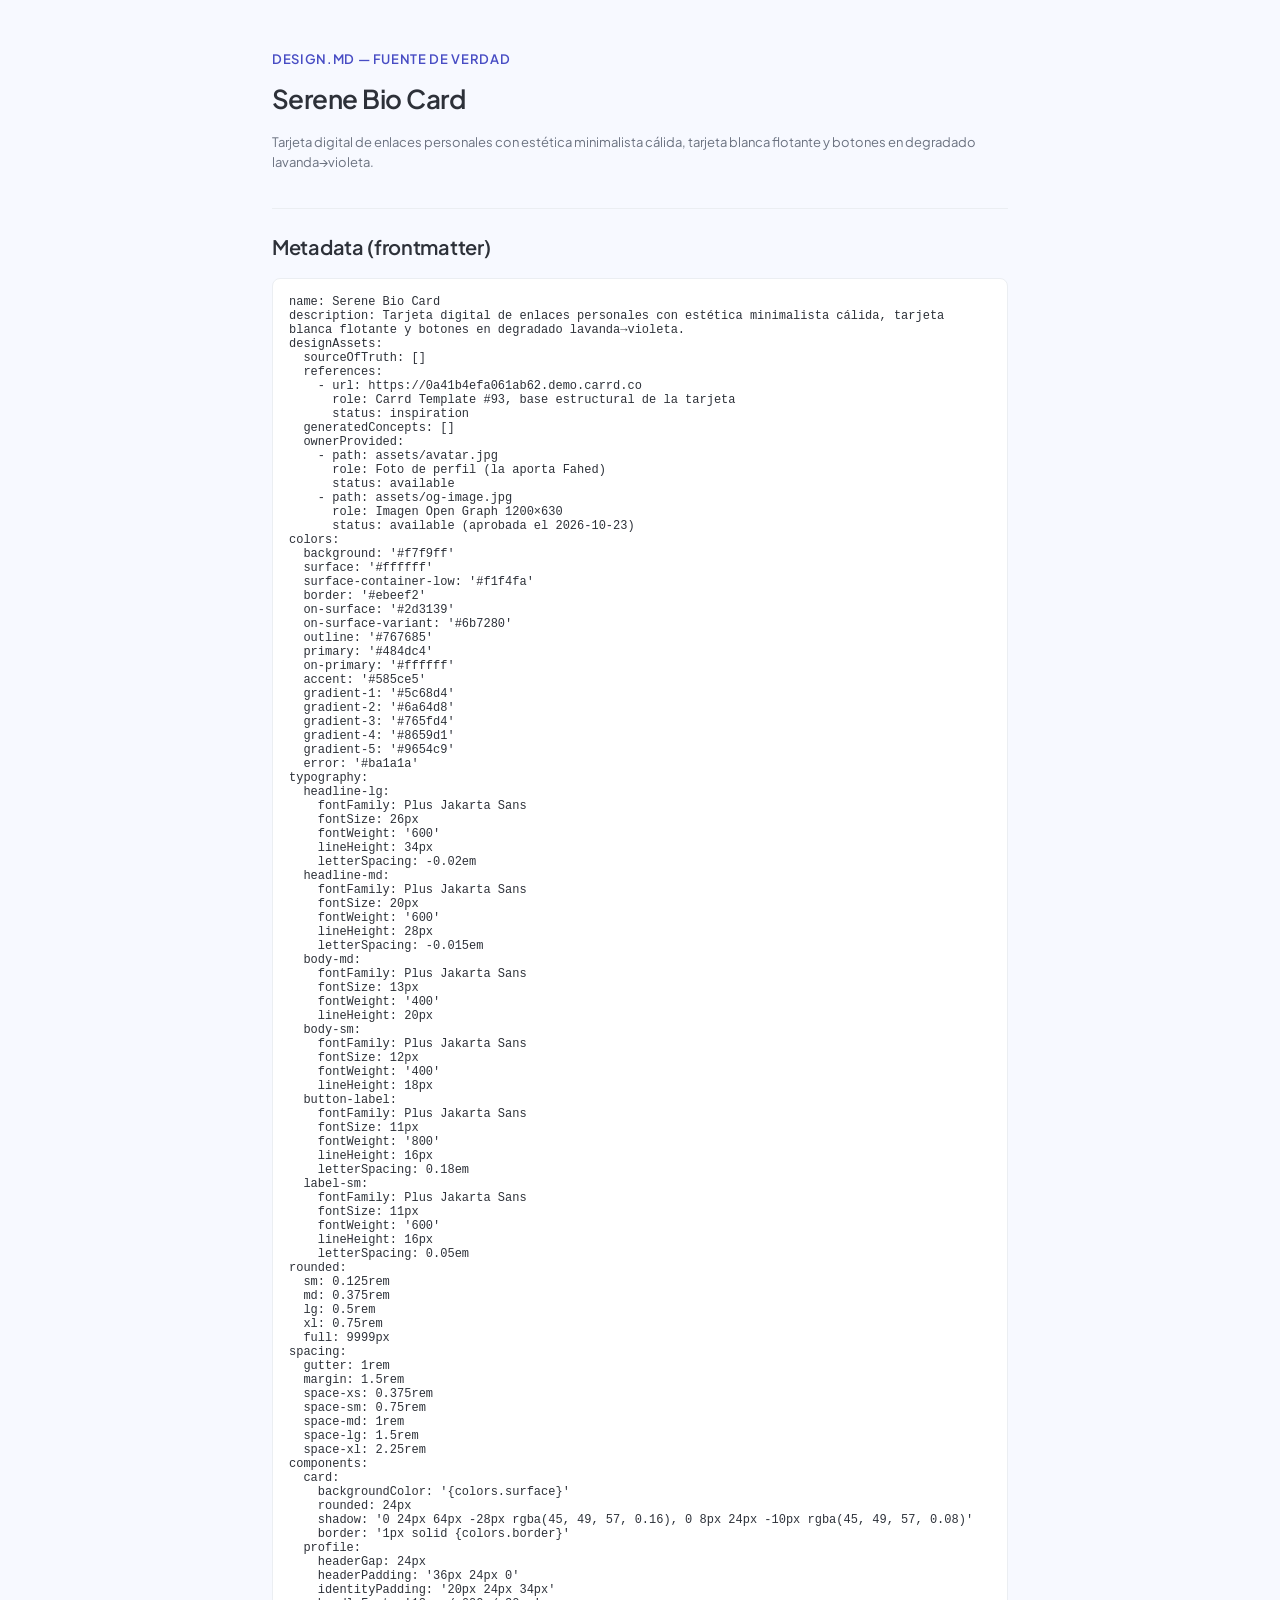
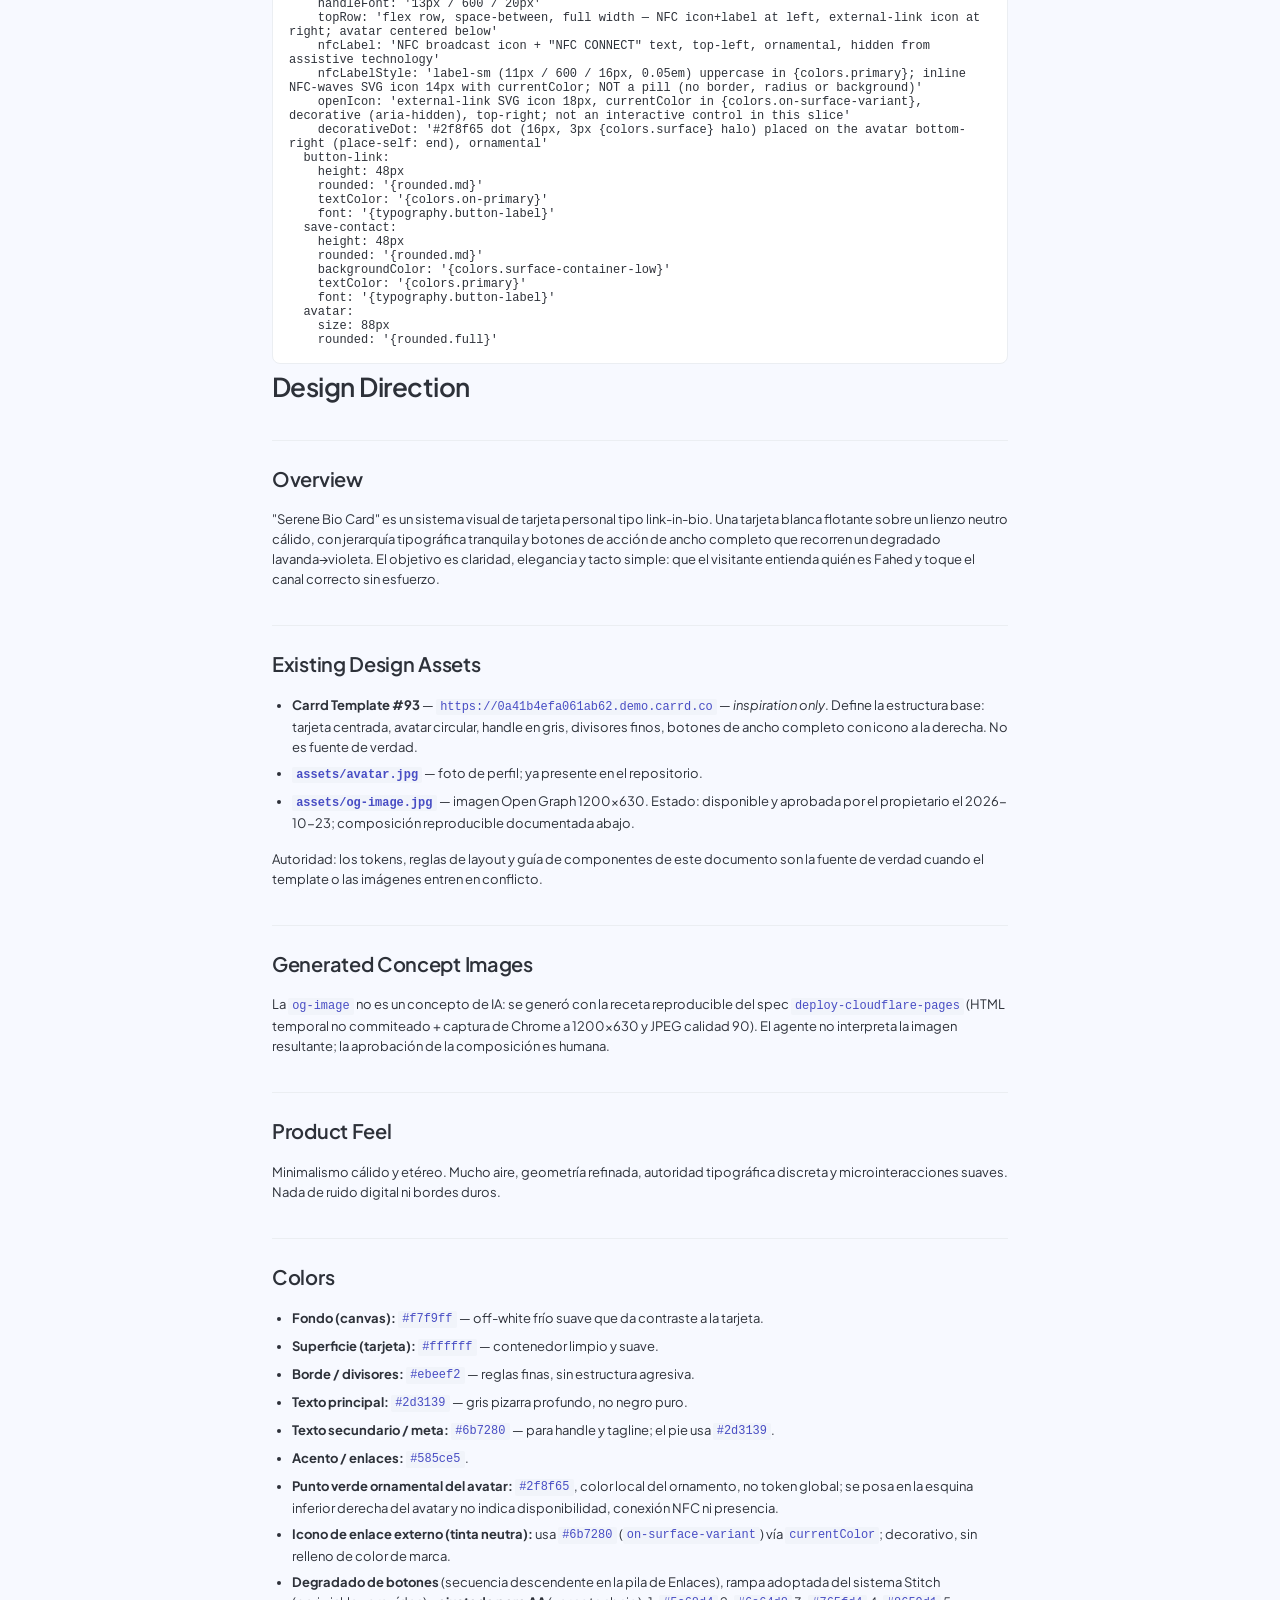
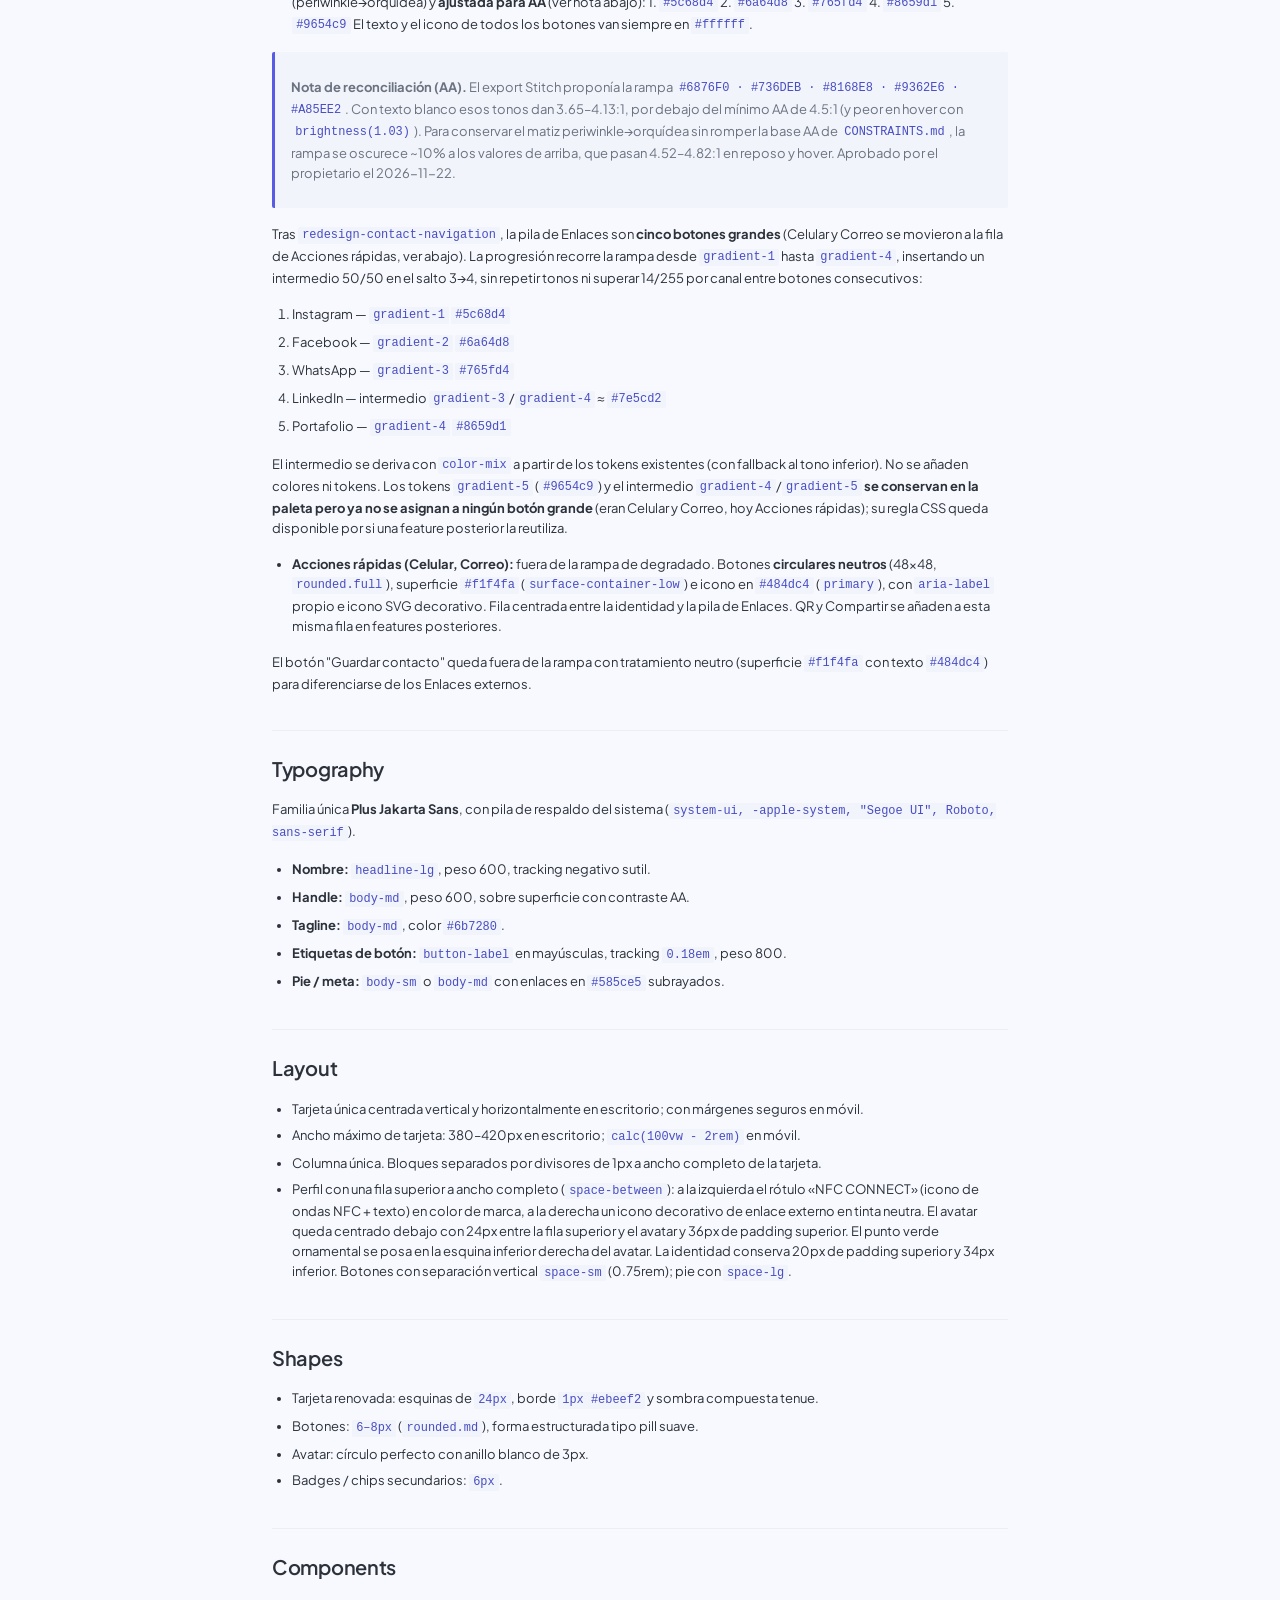
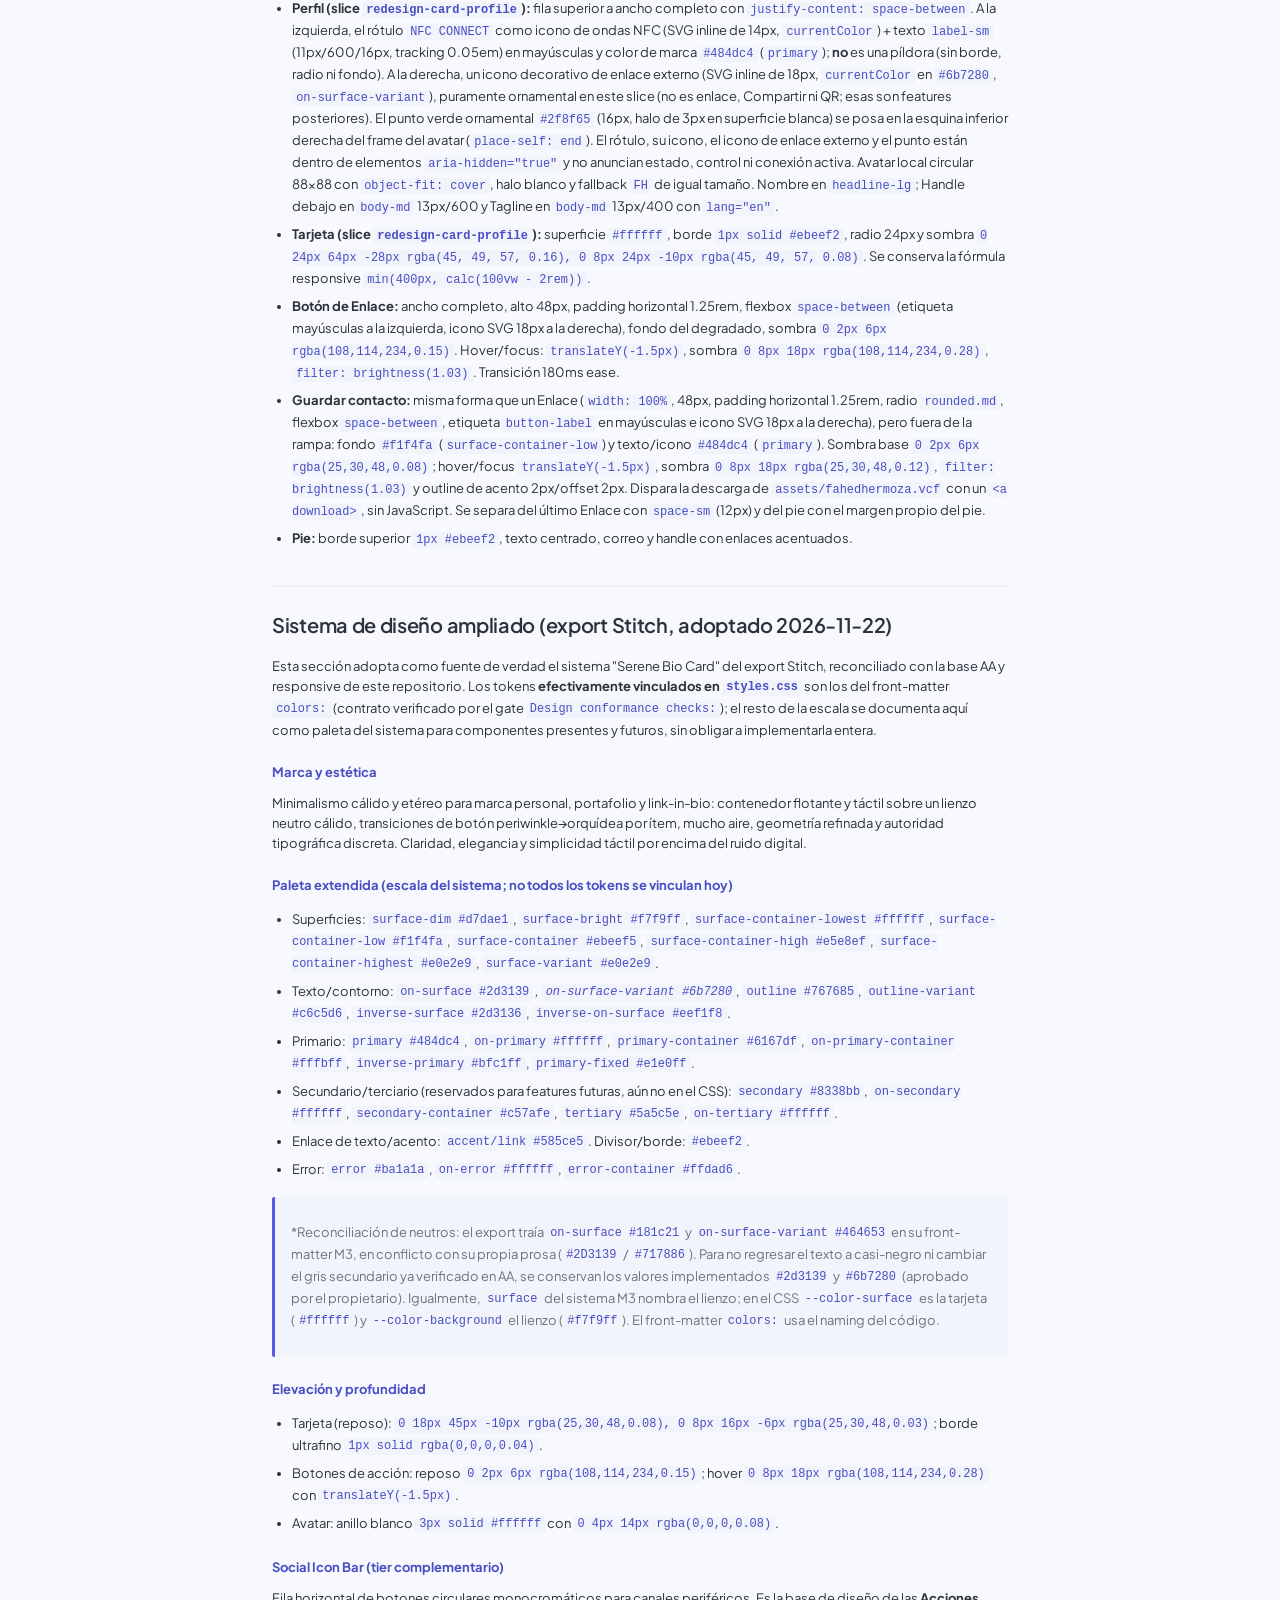
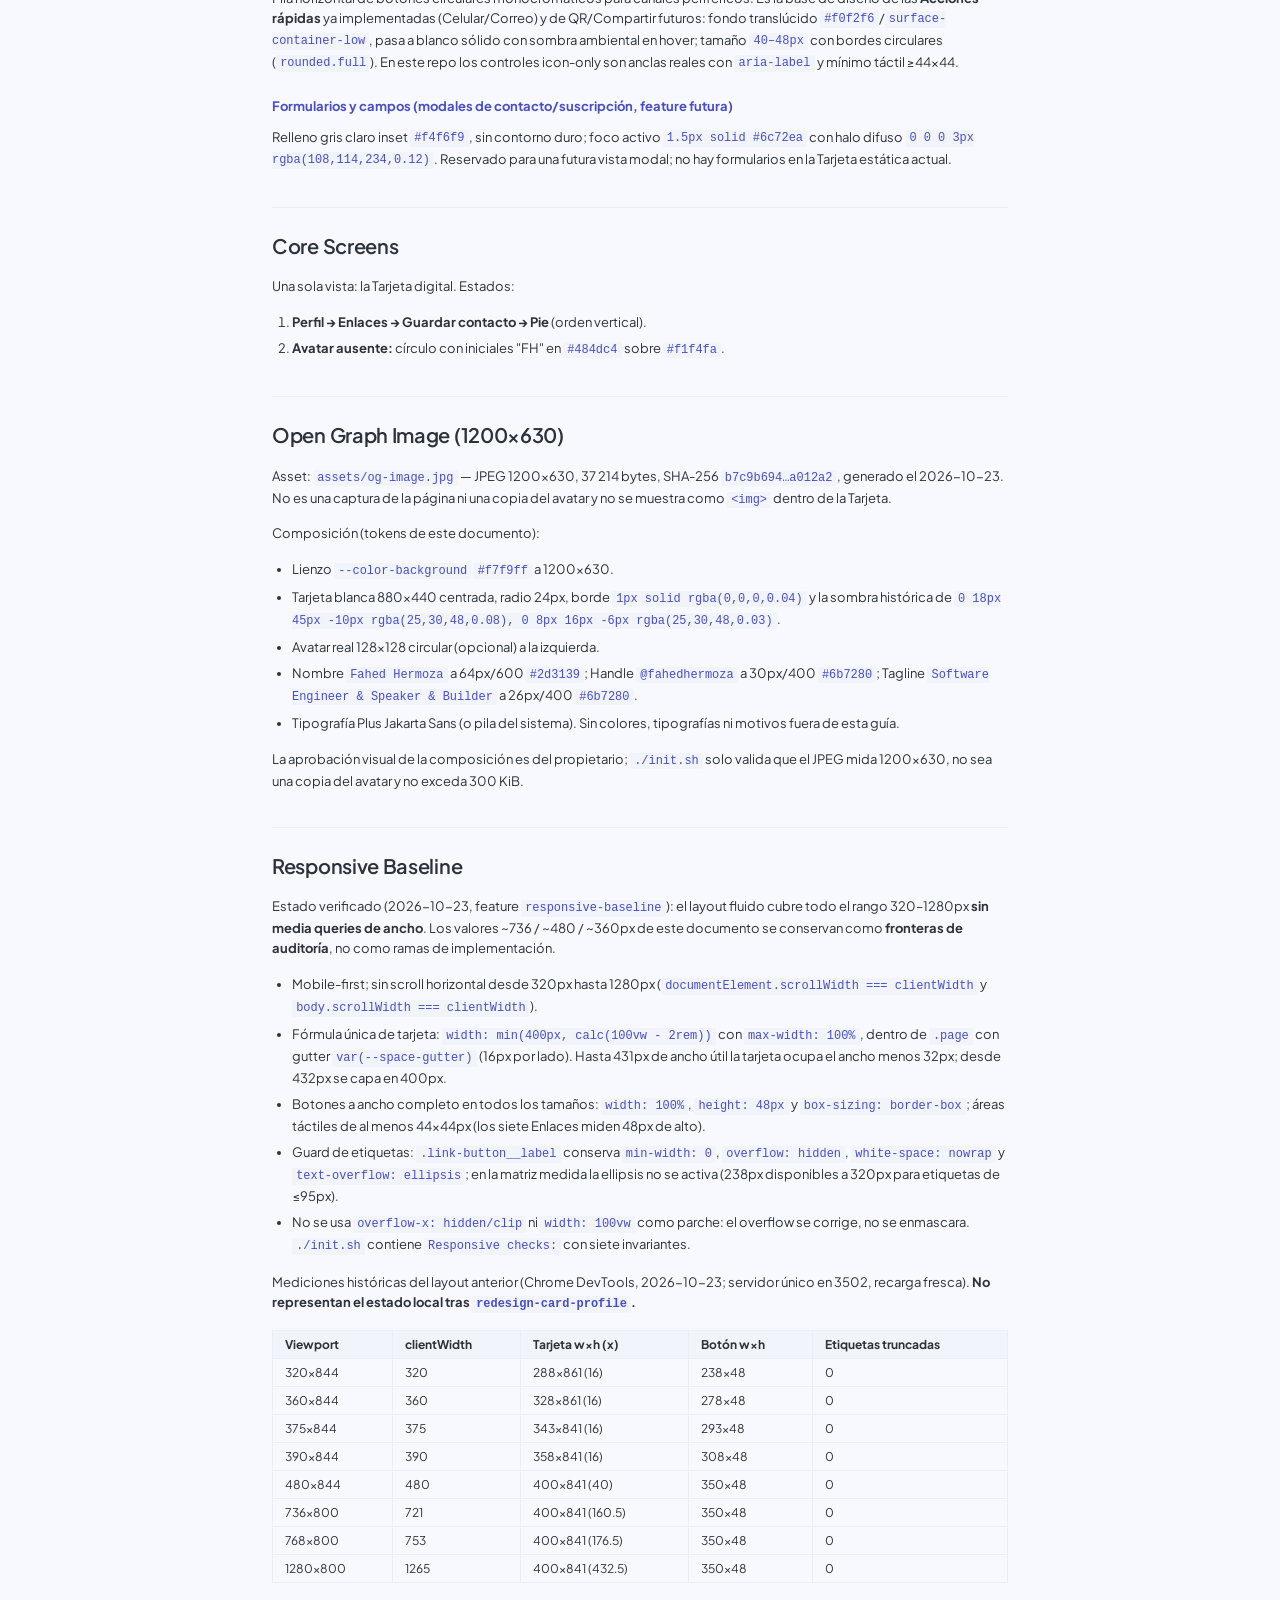
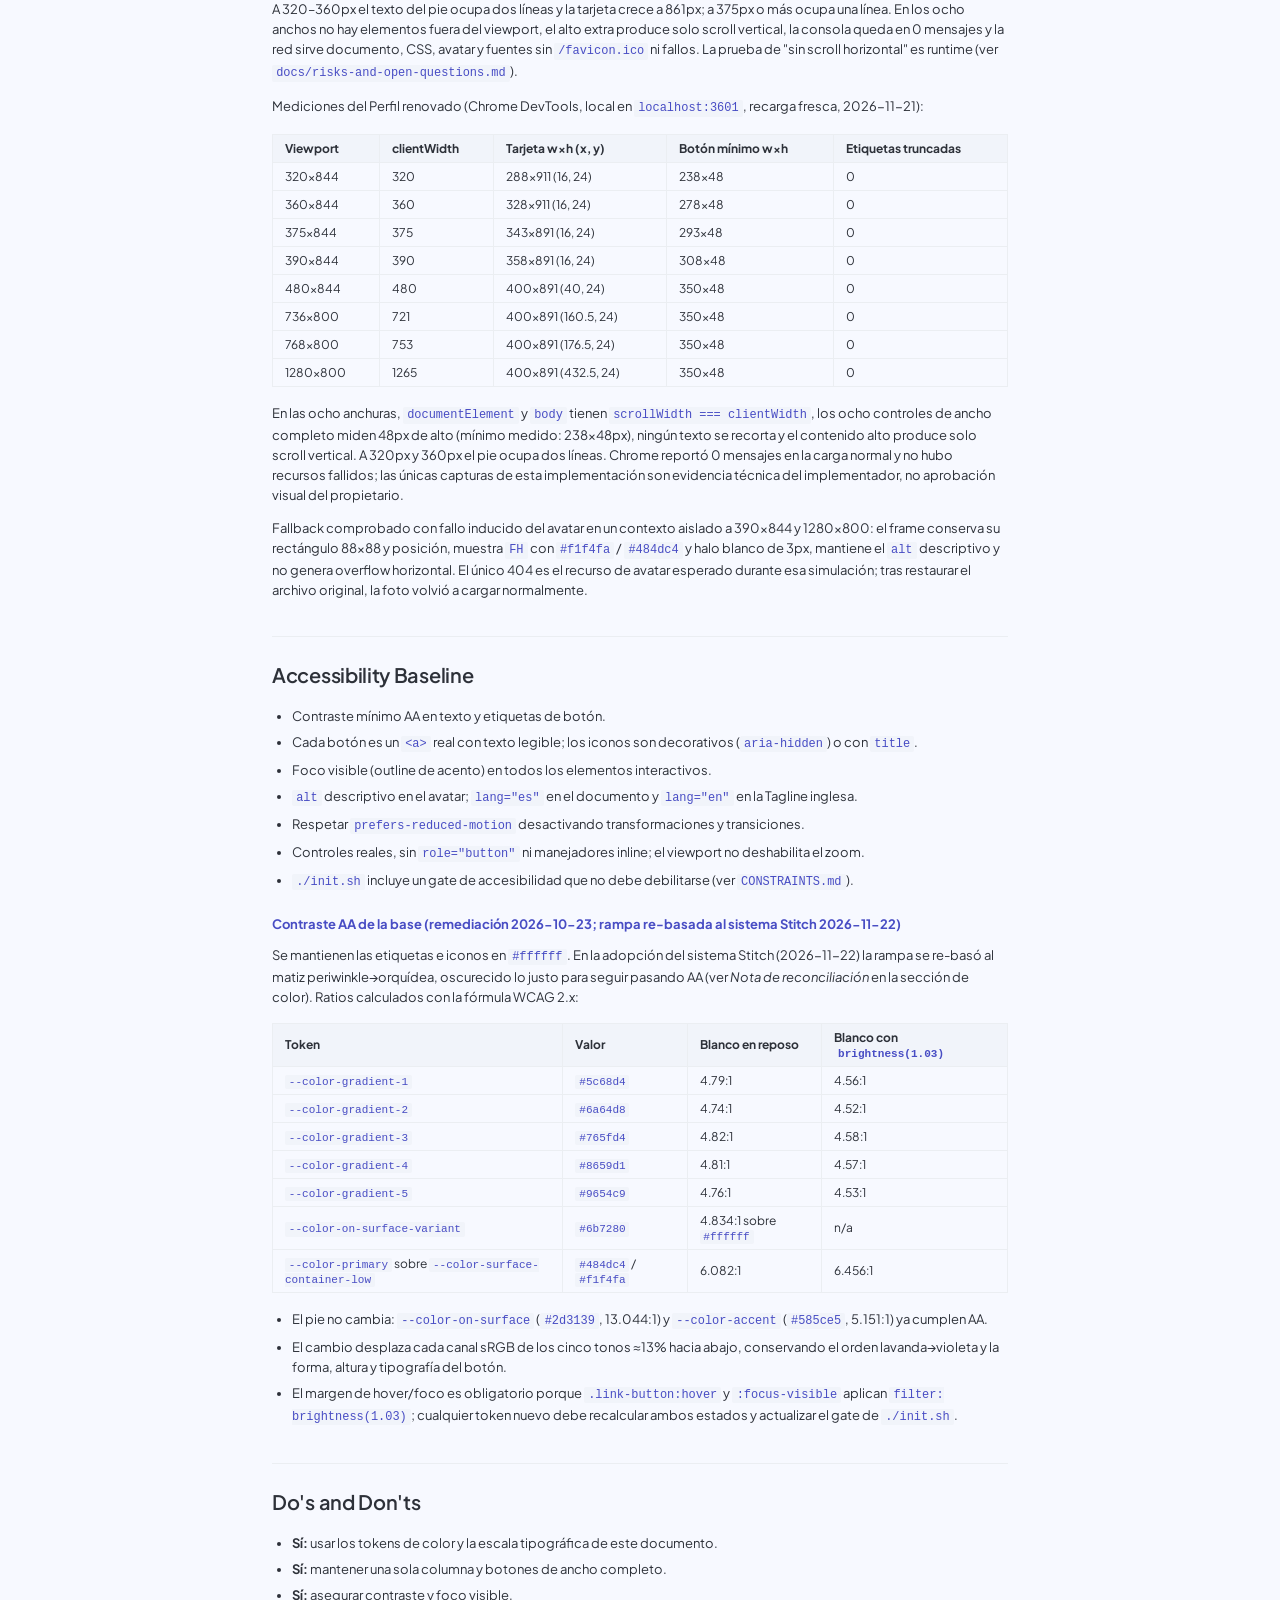
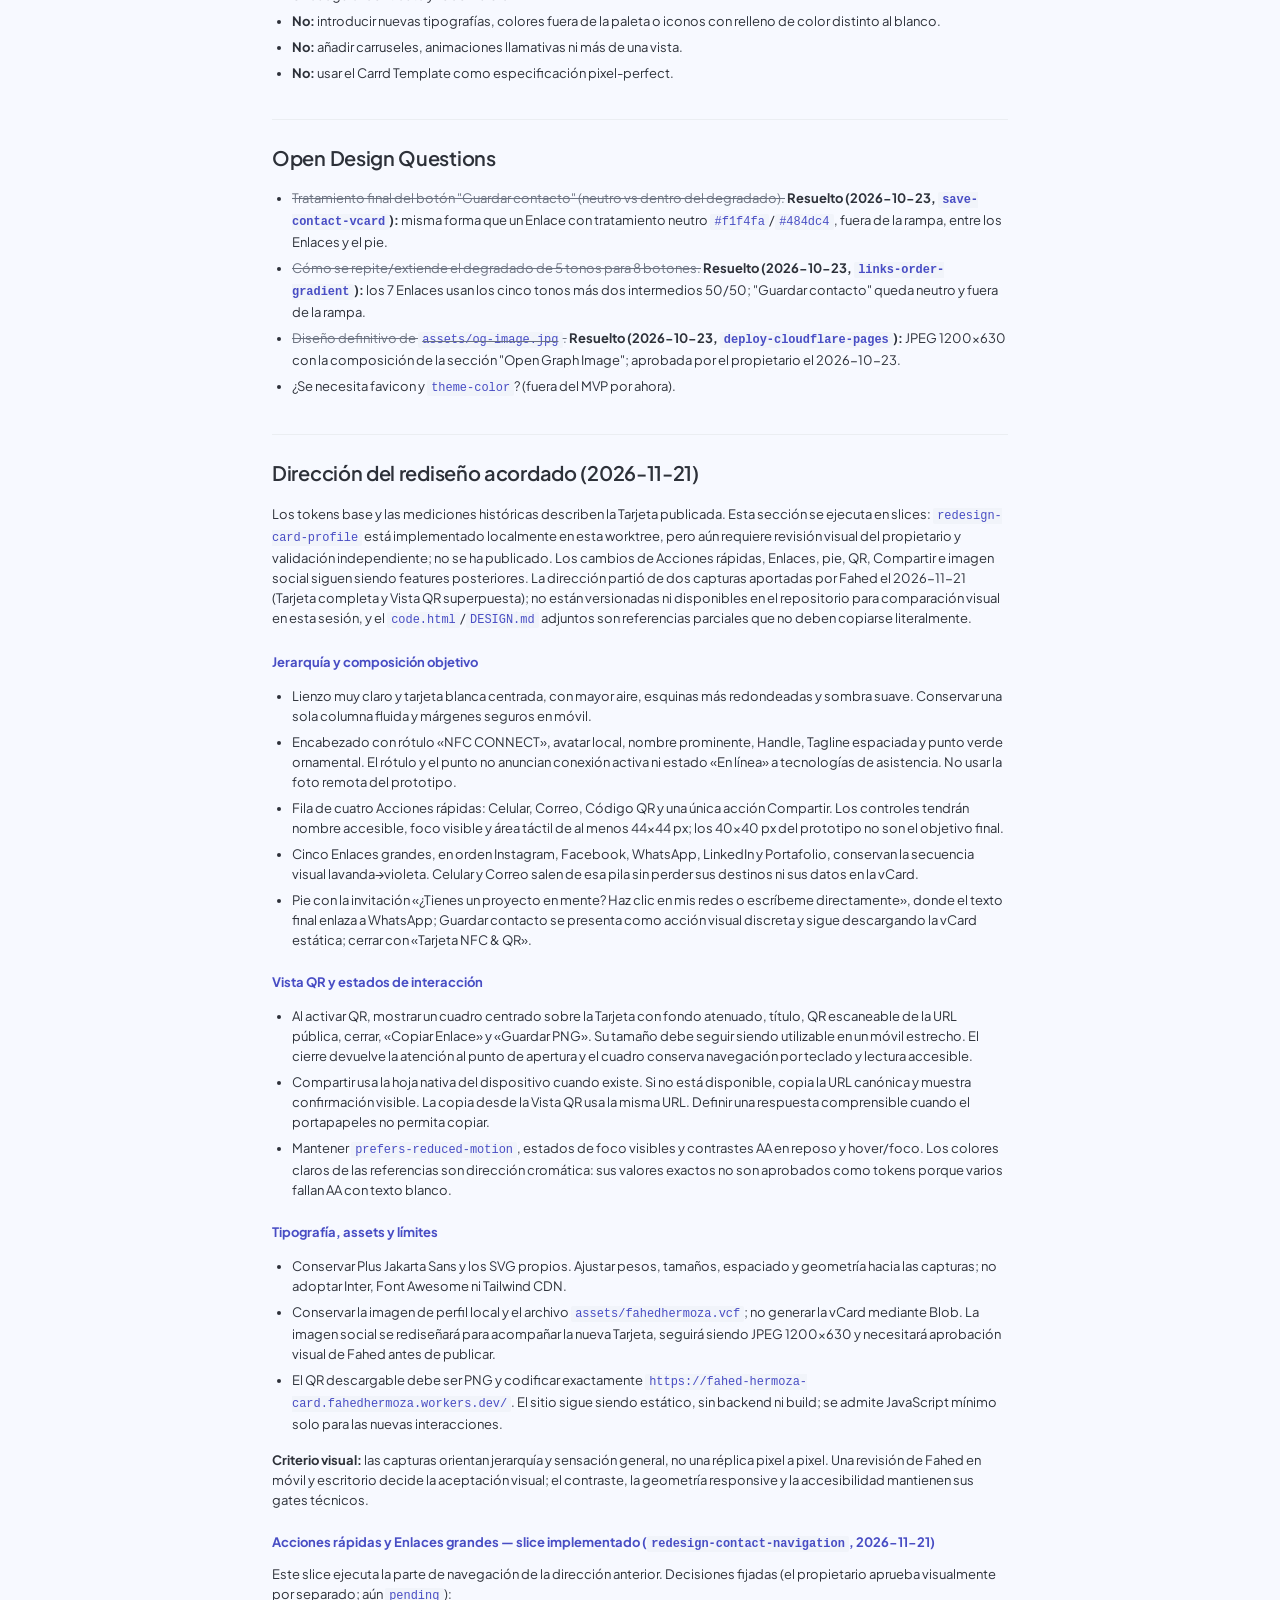
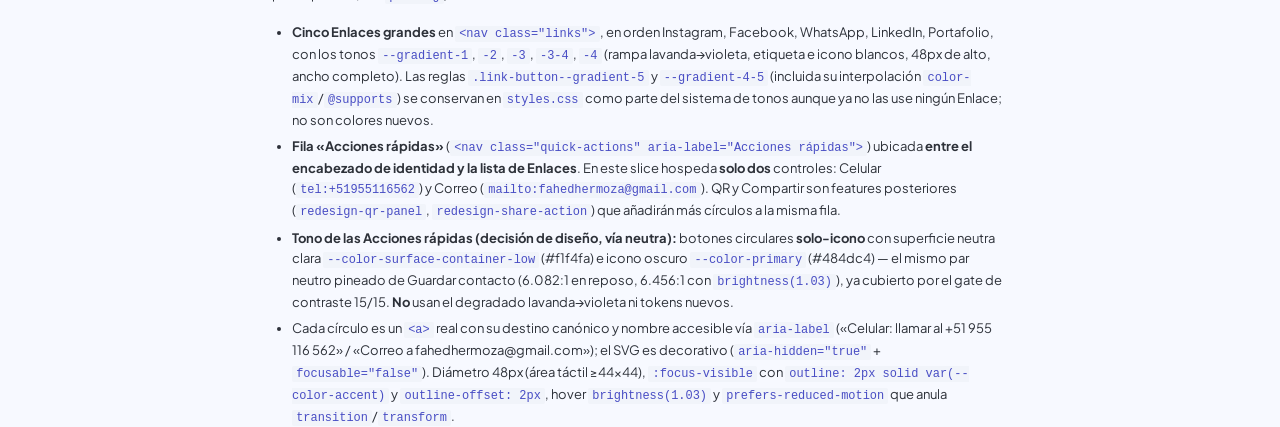
==== DESIGN.html @ 79d5d967 "chore: generar DESIGN.html como espejo de DESIGN.md con gate de sincronía Añade scripts/build_design" ====
<!DOCTYPE html>
<html lang="es">
  <head>
    <meta charset="utf-8">
    <meta name="viewport" content="width=device-width, initial-scale=1">
    <title>Serene Bio Card — DESIGN.md</title>
    <link rel="icon" href="data:,">
    <link rel="preconnect" href="https://fonts.googleapis.com">
    <link rel="preconnect" href="https://fonts.gstatic.com" crossorigin>
    <link rel="stylesheet" href="https://fonts.googleapis.com/css2?family=Plus+Jakarta+Sans:wght@400;600;800&display=swap">
    <link rel="stylesheet" href="styles.css">
    <style>
      body {
        background: var(--color-background);
        color: var(--color-on-surface);
        font-family: var(--font-family-base);
        margin: 0;
      }
      .design-doc {
        max-width: 48rem;
        margin: 0 auto;
        padding: var(--space-xl) var(--space-gutter) calc(var(--space-xl) * 2);
      }
      .design-doc__eyebrow {
        font-size: var(--text-label-sm-font-size);
        font-weight: var(--text-label-sm-font-weight);
        line-height: var(--text-label-sm-line-height);
        letter-spacing: var(--text-label-sm-letter-spacing);
        text-transform: uppercase;
        color: var(--color-primary);
      }
      .design-doc h1 {
        font-size: var(--text-headline-lg-font-size);
        font-weight: var(--text-headline-lg-font-weight);
        line-height: var(--text-headline-lg-line-height);
        letter-spacing: var(--text-headline-lg-letter-spacing);
        margin: var(--space-xs) 0 var(--space-md);
      }
      .design-doc__description {
        font-size: var(--text-body-md-font-size);
        line-height: var(--text-body-md-line-height);
        color: var(--color-on-surface-variant);
        margin: 0 0 var(--space-xl);
      }
      .design-doc h2 {
        font-size: var(--text-headline-md-font-size);
        font-weight: var(--text-headline-md-font-weight);
        line-height: var(--text-headline-md-line-height);
        letter-spacing: var(--text-headline-md-letter-spacing);
        border-top: 1px solid var(--color-border);
        margin-top: var(--space-xl);
        padding-top: var(--space-lg);
      }
      .design-doc h3 {
        font-size: var(--text-body-md-font-size);
        font-weight: 700;
        color: var(--color-primary);
        margin-top: var(--space-lg);
      }
      .design-doc p, .design-doc li {
        font-size: var(--text-body-md-font-size);
        line-height: var(--text-body-md-line-height);
      }
      .design-doc ul, .design-doc ol {
        padding-left: 1.25rem;
      }
      .design-doc li + li {
        margin-top: var(--space-xs);
      }
      .design-doc code {
        background: var(--color-surface-container-low);
        color: var(--color-primary);
        border-radius: var(--radius-sm);
        padding: 0.1em 0.35em;
        font-size: 0.92em;
      }
      .design-doc blockquote {
        margin: var(--space-md) 0;
        padding: var(--space-sm) var(--space-md);
        border-left: 3px solid var(--color-accent);
        background: var(--color-surface-container-low);
        border-radius: var(--radius-sm);
        color: var(--color-on-surface-variant);
      }
      .design-doc table {
        width: 100%;
        border-collapse: collapse;
        margin: var(--space-md) 0;
        font-size: var(--text-body-sm-font-size);
      }
      .design-doc th, .design-doc td {
        border: 1px solid var(--color-border);
        padding: var(--space-xs) var(--space-sm);
        text-align: left;
      }
      .design-doc th {
        background: var(--color-surface-container-low);
      }
      .design-doc del {
        color: var(--color-on-surface-variant);
      }
      .design-doc__frontmatter {
        background: var(--color-surface);
        border: 1px solid var(--color-border);
        border-radius: var(--radius-lg);
        padding: var(--space-md);
        overflow-x: auto;
      }
      .design-doc__frontmatter pre {
        margin: 0;
        font-family: ui-monospace, SFMono-Regular, Menlo, monospace;
        font-size: var(--text-body-sm-font-size);
        white-space: pre-wrap;
        word-break: break-word;
      }
    </style>
  </head>
  <body>
    <main class="design-doc">
      <p class="design-doc__eyebrow">DESIGN.md — fuente de verdad</p>
      <h1>Serene Bio Card</h1>
      <p class="design-doc__description">Tarjeta digital de enlaces personales con estética minimalista cálida, tarjeta blanca flotante y botones en degradado lavanda→violeta.</p>
      <h2>Metadata (frontmatter)</h2>
      <div class="design-doc__frontmatter"><pre>name: Serene Bio Card
description: Tarjeta digital de enlaces personales con estética minimalista cálida, tarjeta blanca flotante y botones en degradado lavanda→violeta.
designAssets:
  sourceOfTruth: []
  references:
    - url: https://0a41b4efa061ab62.demo.carrd.co
      role: Carrd Template #93, base estructural de la tarjeta
      status: inspiration
  generatedConcepts: []
  ownerProvided:
    - path: assets/avatar.jpg
      role: Foto de perfil (la aporta Fahed)
      status: available
    - path: assets/og-image.jpg
      role: Imagen Open Graph 1200×630
      status: available (aprobada el 2026-10-23)
colors:
  background: '#f7f9ff'
  surface: '#ffffff'
  surface-container-low: '#f1f4fa'
  border: '#ebeef2'
  on-surface: '#2d3139'
  on-surface-variant: '#6b7280'
  outline: '#767685'
  primary: '#484dc4'
  on-primary: '#ffffff'
  accent: '#585ce5'
  gradient-1: '#5c68d4'
  gradient-2: '#6a64d8'
  gradient-3: '#765fd4'
  gradient-4: '#8659d1'
  gradient-5: '#9654c9'
  error: '#ba1a1a'
typography:
  headline-lg:
    fontFamily: Plus Jakarta Sans
    fontSize: 26px
    fontWeight: '600'
    lineHeight: 34px
    letterSpacing: -0.02em
  headline-md:
    fontFamily: Plus Jakarta Sans
    fontSize: 20px
    fontWeight: '600'
    lineHeight: 28px
    letterSpacing: -0.015em
  body-md:
    fontFamily: Plus Jakarta Sans
    fontSize: 13px
    fontWeight: '400'
    lineHeight: 20px
  body-sm:
    fontFamily: Plus Jakarta Sans
    fontSize: 12px
    fontWeight: '400'
    lineHeight: 18px
  button-label:
    fontFamily: Plus Jakarta Sans
    fontSize: 11px
    fontWeight: '800'
    lineHeight: 16px
    letterSpacing: 0.18em
  label-sm:
    fontFamily: Plus Jakarta Sans
    fontSize: 11px
    fontWeight: '600'
    lineHeight: 16px
    letterSpacing: 0.05em
rounded:
  sm: 0.125rem
  md: 0.375rem
  lg: 0.5rem
  xl: 0.75rem
  full: 9999px
spacing:
  gutter: 1rem
  margin: 1.5rem
  space-xs: 0.375rem
  space-sm: 0.75rem
  space-md: 1rem
  space-lg: 1.5rem
  space-xl: 2.25rem
components:
  card:
    backgroundColor: '{colors.surface}'
    rounded: 24px
    shadow: '0 24px 64px -28px rgba(45, 49, 57, 0.16), 0 8px 24px -10px rgba(45, 49, 57, 0.08)'
    border: '1px solid {colors.border}'
  profile:
    headerGap: 24px
    headerPadding: '36px 24px 0'
    identityPadding: '20px 24px 34px'
    handleFont: '13px / 600 / 20px'
    topRow: 'flex row, space-between, full width — NFC icon+label at left, external-link icon at right; avatar centered below'
    nfcLabel: 'NFC broadcast icon + "NFC CONNECT" text, top-left, ornamental, hidden from assistive technology'
    nfcLabelStyle: 'label-sm (11px / 600 / 16px, 0.05em) uppercase in {colors.primary}; inline NFC-waves SVG icon 14px with currentColor; NOT a pill (no border, radius or background)'
    openIcon: 'external-link SVG icon 18px, currentColor in {colors.on-surface-variant}, decorative (aria-hidden), top-right; not an interactive control in this slice'
    decorativeDot: '#2f8f65 dot (16px, 3px {colors.surface} halo) placed on the avatar bottom-right (place-self: end), ornamental'
  button-link:
    height: 48px
    rounded: '{rounded.md}'
    textColor: '{colors.on-primary}'
    font: '{typography.button-label}'
  save-contact:
    height: 48px
    rounded: '{rounded.md}'
    backgroundColor: '{colors.surface-container-low}'
    textColor: '{colors.primary}'
    font: '{typography.button-label}'
  avatar:
    size: 88px
    rounded: '{rounded.full}'</pre></div>
<h1>Design Direction</h1>
<h2>Overview</h2>
<p>"Serene Bio Card" es un sistema visual de tarjeta personal tipo link-in-bio. Una tarjeta blanca flotante sobre un lienzo neutro cálido, con jerarquía tipográfica tranquila y botones de acción de ancho completo que recorren un degradado lavanda→violeta. El objetivo es claridad, elegancia y tacto simple: que el visitante entienda quién es Fahed y toque el canal correcto sin esfuerzo.</p>
<h2>Existing Design Assets</h2>
<ul><li><strong>Carrd Template #93</strong> — <code>https://0a41b4efa061ab62.demo.carrd.co</code> — <em>inspiration only</em>. Define la estructura base: tarjeta centrada, avatar circular, handle en gris, divisores finos, botones de ancho completo con icono a la derecha. No es fuente de verdad.</li><li><strong><code>assets/avatar.jpg</code></strong> — foto de perfil; ya presente en el repositorio.</li><li><strong><code>assets/og-image.jpg</code></strong> — imagen Open Graph 1200×630. Estado: disponible y aprobada por el propietario el 2026-10-23; composición reproducible documentada abajo.</li></ul>
<p>Autoridad: los tokens, reglas de layout y guía de componentes de este documento son la fuente de verdad cuando el template o las imágenes entren en conflicto.</p>
<h2>Generated Concept Images</h2>
<p>La <code>og-image</code> no es un concepto de IA: se generó con la receta reproducible del spec <code>deploy-cloudflare-pages</code> (HTML temporal no commiteado + captura de Chrome a 1200×630 y JPEG calidad 90). El agente no interpreta la imagen resultante; la aprobación de la composición es humana.</p>
<h2>Product Feel</h2>
<p>Minimalismo cálido y etéreo. Mucho aire, geometría refinada, autoridad tipográfica discreta y microinteracciones suaves. Nada de ruido digital ni bordes duros.</p>
<h2>Colors</h2>
<ul><li><strong>Fondo (canvas):</strong> <code>#f7f9ff</code> — off-white frío suave que da contraste a la tarjeta.</li><li><strong>Superficie (tarjeta):</strong> <code>#ffffff</code> — contenedor limpio y suave.</li><li><strong>Borde / divisores:</strong> <code>#ebeef2</code> — reglas finas, sin estructura agresiva.</li><li><strong>Texto principal:</strong> <code>#2d3139</code> — gris pizarra profundo, no negro puro.</li><li><strong>Texto secundario / meta:</strong> <code>#6b7280</code> — para handle y tagline; el pie usa <code>#2d3139</code>.</li><li><strong>Acento / enlaces:</strong> <code>#585ce5</code>.</li><li><strong>Punto verde ornamental del avatar:</strong> <code>#2f8f65</code>, color local del ornamento, no token global; se posa en la esquina inferior derecha del avatar y no indica disponibilidad, conexión NFC ni presencia.</li><li><strong>Icono de enlace externo (tinta neutra):</strong> usa <code>#6b7280</code> (<code>on-surface-variant</code>) vía <code>currentColor</code>; decorativo, sin relleno de color de marca.</li><li><strong>Degradado de botones</strong> (secuencia descendente en la pila de Enlaces), rampa adoptada del sistema Stitch (periwinkle→orquídea) y <strong>ajustada para AA</strong> (ver nota abajo): 1. <code>#5c68d4</code> 2. <code>#6a64d8</code> 3. <code>#765fd4</code> 4. <code>#8659d1</code> 5. <code>#9654c9</code> El texto y el icono de todos los botones van siempre en <code>#ffffff</code>.</li></ul>
<blockquote><p><strong>Nota de reconciliación (AA).</strong> El export Stitch proponía la rampa <code>#6876F0 · #736DEB · #8168E8 · #9362E6 · #A85EE2</code>. Con texto blanco esos tonos dan 3.65–4.13:1, por debajo del mínimo AA de 4.5:1 (y peor en hover con <code>brightness(1.03)</code>). Para conservar el matiz periwinkle→orquídea sin romper la base AA de <code>CONSTRAINTS.md</code>, la rampa se oscurece ~10% a los valores de arriba, que pasan 4.52–4.82:1 en reposo y hover. Aprobado por el propietario el 2026-11-22.</p></blockquote>
<p>Tras <code>redesign-contact-navigation</code>, la pila de Enlaces son <strong>cinco botones grandes</strong> (Celular y Correo se movieron a la fila de Acciones rápidas, ver abajo). La progresión recorre la rampa desde <code>gradient-1</code> hasta <code>gradient-4</code>, insertando un intermedio 50/50 en el salto 3→4, sin repetir tonos ni superar 14/255 por canal entre botones consecutivos:</p>
<ol><li>Instagram — <code>gradient-1</code> <code>#5c68d4</code></li><li>Facebook — <code>gradient-2</code> <code>#6a64d8</code></li><li>WhatsApp — <code>gradient-3</code> <code>#765fd4</code></li><li>LinkedIn — intermedio <code>gradient-3</code>/<code>gradient-4</code> ≈ <code>#7e5cd2</code></li><li>Portafolio — <code>gradient-4</code> <code>#8659d1</code></li></ol>
<p>El intermedio se deriva con <code>color-mix</code> a partir de los tokens existentes (con fallback al tono inferior). No se añaden colores ni tokens. Los tokens <code>gradient-5</code> (<code>#9654c9</code>) y el intermedio <code>gradient-4</code>/<code>gradient-5</code> <strong>se conservan en la paleta pero ya no se asignan a ningún botón grande</strong> (eran Celular y Correo, hoy Acciones rápidas); su regla CSS queda disponible por si una feature posterior la reutiliza.</p>
<ul><li><strong>Acciones rápidas (Celular, Correo):</strong> fuera de la rampa de degradado. Botones <strong>circulares neutros</strong> (48×48, <code>rounded.full</code>), superficie <code>#f1f4fa</code> (<code>surface-container-low</code>) e icono en <code>#484dc4</code> (<code>primary</code>), con <code>aria-label</code> propio e icono SVG decorativo. Fila centrada entre la identidad y la pila de Enlaces. QR y Compartir se añaden a esta misma fila en features posteriores.</li></ul>
<p>El botón "Guardar contacto" queda fuera de la rampa con tratamiento neutro (superficie <code>#f1f4fa</code> con texto <code>#484dc4</code>) para diferenciarse de los Enlaces externos.</p>
<h2>Typography</h2>
<p>Familia única <strong>Plus Jakarta Sans</strong>, con pila de respaldo del sistema (<code>system-ui, -apple-system, "Segoe UI", Roboto, sans-serif</code>).</p>
<ul><li><strong>Nombre:</strong> <code>headline-lg</code>, peso 600, tracking negativo sutil.</li><li><strong>Handle:</strong> <code>body-md</code>, peso 600, sobre superficie con contraste AA.</li><li><strong>Tagline:</strong> <code>body-md</code>, color <code>#6b7280</code>.</li><li><strong>Etiquetas de botón:</strong> <code>button-label</code> en mayúsculas, tracking <code>0.18em</code>, peso 800.</li><li><strong>Pie / meta:</strong> <code>body-sm</code> o <code>body-md</code> con enlaces en <code>#585ce5</code> subrayados.</li></ul>
<h2>Layout</h2>
<ul><li>Tarjeta única centrada vertical y horizontalmente en escritorio; con márgenes seguros en móvil.</li><li>Ancho máximo de tarjeta: 380–420px en escritorio; <code>calc(100vw - 2rem)</code> en móvil.</li><li>Columna única. Bloques separados por divisores de 1px a ancho completo de la tarjeta.</li><li>Perfil con una fila superior a ancho completo (<code>space-between</code>): a la izquierda el rótulo «NFC CONNECT» (icono de ondas NFC + texto) en color de marca, a la derecha un icono decorativo de enlace externo en tinta neutra. El avatar queda centrado debajo con 24px entre la fila superior y el avatar y 36px de padding superior. El punto verde ornamental se posa en la esquina inferior derecha del avatar. La identidad conserva 20px de padding superior y 34px inferior. Botones con separación vertical <code>space-sm</code> (0.75rem); pie con <code>space-lg</code>.</li></ul>
<h2>Shapes</h2>
<ul><li>Tarjeta renovada: esquinas de <code>24px</code>, borde <code>1px #ebeef2</code> y sombra compuesta tenue.</li><li>Botones: <code>6–8px</code> (<code>rounded.md</code>), forma estructurada tipo pill suave.</li><li>Avatar: círculo perfecto con anillo blanco de 3px.</li><li>Badges / chips secundarios: <code>6px</code>.</li></ul>
<h2>Components</h2>
<ul><li><strong>Perfil (slice <code>redesign-card-profile</code>):</strong> fila superior a ancho completo con <code>justify-content: space-between</code>. A la izquierda, el rótulo <code>NFC CONNECT</code> como icono de ondas NFC (SVG inline de 14px, <code>currentColor</code>) + texto <code>label-sm</code> (11px/600/16px, tracking 0.05em) en mayúsculas y color de marca <code>#484dc4</code> (<code>primary</code>); <strong>no</strong> es una píldora (sin borde, radio ni fondo). A la derecha, un icono decorativo de enlace externo (SVG inline de 18px, <code>currentColor</code> en <code>#6b7280</code>, <code>on-surface-variant</code>), puramente ornamental en este slice (no es enlace, Compartir ni QR; esas son features posteriores). El punto verde ornamental <code>#2f8f65</code> (16px, halo de 3px en superficie blanca) se posa en la esquina inferior derecha del frame del avatar (<code>place-self: end</code>). El rótulo, su icono, el icono de enlace externo y el punto están dentro de elementos <code>aria-hidden="true"</code> y no anuncian estado, control ni conexión activa. Avatar local circular 88×88 con <code>object-fit: cover</code>, halo blanco y fallback <code>FH</code> de igual tamaño. Nombre en <code>headline-lg</code>; Handle debajo en <code>body-md</code> 13px/600 y Tagline en <code>body-md</code> 13px/400 con <code>lang="en"</code>.</li><li><strong>Tarjeta (slice <code>redesign-card-profile</code>):</strong> superficie <code>#ffffff</code>, borde <code>1px solid #ebeef2</code>, radio 24px y sombra <code>0 24px 64px -28px rgba(45, 49, 57, 0.16), 0 8px 24px -10px rgba(45, 49, 57, 0.08)</code>. Se conserva la fórmula responsive <code>min(400px, calc(100vw - 2rem))</code>.</li><li><strong>Botón de Enlace:</strong> ancho completo, alto 48px, padding horizontal 1.25rem, flexbox <code>space-between</code> (etiqueta mayúsculas a la izquierda, icono SVG 18px a la derecha), fondo del degradado, sombra <code>0 2px 6px rgba(108,114,234,0.15)</code>. Hover/focus: <code>translateY(-1.5px)</code>, sombra <code>0 8px 18px rgba(108,114,234,0.28)</code>, <code>filter: brightness(1.03)</code>. Transición 180ms ease.</li><li><strong>Guardar contacto:</strong> misma forma que un Enlace (<code>width: 100%</code>, 48px, padding horizontal 1.25rem, radio <code>rounded.md</code>, flexbox <code>space-between</code>, etiqueta <code>button-label</code> en mayúsculas e icono SVG 18px a la derecha), pero fuera de la rampa: fondo <code>#f1f4fa</code> (<code>surface-container-low</code>) y texto/icono <code>#484dc4</code> (<code>primary</code>). Sombra base <code>0 2px 6px rgba(25,30,48,0.08)</code>; hover/focus <code>translateY(-1.5px)</code>, sombra <code>0 8px 18px rgba(25,30,48,0.12)</code>, <code>filter: brightness(1.03)</code> y outline de acento 2px/offset 2px. Dispara la descarga de <code>assets/fahedhermoza.vcf</code> con un <code>&lt;a download&gt;</code>, sin JavaScript. Se separa del último Enlace con <code>space-sm</code> (12px) y del pie con el margen propio del pie.</li><li><strong>Pie:</strong> borde superior <code>1px #ebeef2</code>, texto centrado, correo y handle con enlaces acentuados.</li></ul>
<h2>Sistema de diseño ampliado (export Stitch, adoptado 2026-11-22)</h2>
<p>Esta sección adopta como fuente de verdad el sistema "Serene Bio Card" del export Stitch, reconciliado con la base AA y responsive de este repositorio. Los tokens <strong>efectivamente vinculados en <code>styles.css</code></strong> son los del front-matter <code>colors:</code> (contrato verificado por el gate <code>Design conformance checks:</code>); el resto de la escala se documenta aquí como paleta del sistema para componentes presentes y futuros, sin obligar a implementarla entera.</p>
<h3>Marca y estética</h3>
<p>Minimalismo cálido y etéreo para marca personal, portafolio y link-in-bio: contenedor flotante y táctil sobre un lienzo neutro cálido, transiciones de botón periwinkle→orquídea por ítem, mucho aire, geometría refinada y autoridad tipográfica discreta. Claridad, elegancia y simplicidad táctil por encima del ruido digital.</p>
<h3>Paleta extendida (escala del sistema; no todos los tokens se vinculan hoy)</h3>
<ul><li>Superficies: <code>surface-dim #d7dae1</code>, <code>surface-bright #f7f9ff</code>, <code>surface-container-lowest #ffffff</code>, <code>surface-container-low #f1f4fa</code>, <code>surface-container #ebeef5</code>, <code>surface-container-high #e5e8ef</code>, <code>surface-container-highest #e0e2e9</code>, <code>surface-variant #e0e2e9</code>.</li><li>Texto/contorno: <code>on-surface #2d3139</code><em> , <code>on-surface-variant #6b7280</code></em>, <code>outline #767685</code>, <code>outline-variant #c6c5d6</code>, <code>inverse-surface #2d3136</code>, <code>inverse-on-surface #eef1f8</code>.</li><li>Primario: <code>primary #484dc4</code>, <code>on-primary #ffffff</code>, <code>primary-container #6167df</code>, <code>on-primary-container #fffbff</code>, <code>inverse-primary #bfc1ff</code>, <code>primary-fixed #e1e0ff</code>.</li><li>Secundario/terciario (reservados para features futuras, aún no en el CSS): <code>secondary #8338bb</code>, <code>on-secondary #ffffff</code>, <code>secondary-container #c57afe</code>, <code>tertiary #5a5c5e</code>, <code>on-tertiary #ffffff</code>.</li><li>Enlace de texto/acento: <code>accent/link #585ce5</code>. Divisor/borde: <code>#ebeef2</code>.</li><li>Error: <code>error #ba1a1a</code>, <code>on-error #ffffff</code>, <code>error-container #ffdad6</code>.</li></ul>
<blockquote><p>*Reconciliación de neutros: el export traía <code>on-surface #181c21</code> y <code>on-surface-variant #464653</code> en su front-matter M3, en conflicto con su propia prosa (<code>#2D3139</code> / <code>#717886</code>). Para no regresar el texto a casi-negro ni cambiar el gris secundario ya verificado en AA, se conservan los valores implementados <code>#2d3139</code> y <code>#6b7280</code> (aprobado por el propietario). Igualmente, <code>surface</code> del sistema M3 nombra el lienzo; en el CSS <code>--color-surface</code> es la tarjeta (<code>#ffffff</code>) y <code>--color-background</code> el lienzo (<code>#f7f9ff</code>). El front-matter <code>colors:</code> usa el naming del código.</p></blockquote>
<h3>Elevación y profundidad</h3>
<ul><li>Tarjeta (reposo): <code>0 18px 45px -10px rgba(25,30,48,0.08), 0 8px 16px -6px rgba(25,30,48,0.03)</code>; borde ultrafino <code>1px solid rgba(0,0,0,0.04)</code>.</li><li>Botones de acción: reposo <code>0 2px 6px rgba(108,114,234,0.15)</code>; hover <code>0 8px 18px rgba(108,114,234,0.28)</code> con <code>translateY(-1.5px)</code>.</li><li>Avatar: anillo blanco <code>3px solid #ffffff</code> con <code>0 4px 14px rgba(0,0,0,0.08)</code>.</li></ul>
<h3>Social Icon Bar (tier complementario)</h3>
<p>Fila horizontal de botones circulares monocromáticos para canales periféricos. Es la base de diseño de las <strong>Acciones rápidas</strong> ya implementadas (Celular/Correo) y de QR/Compartir futuros: fondo translúcido <code>#f0f2f6</code>/<code>surface-container-low</code>, pasa a blanco sólido con sombra ambiental en hover; tamaño <code>40–48px</code> con bordes circulares (<code>rounded.full</code>). En este repo los controles icon-only son anclas reales con <code>aria-label</code> y mínimo táctil ≥44×44.</p>
<h3>Formularios y campos (modales de contacto/suscripción, feature futura)</h3>
<p>Relleno gris claro inset <code>#f4f6f9</code>, sin contorno duro; foco activo <code>1.5px solid #6c72ea</code> con halo difuso <code>0 0 0 3px rgba(108,114,234,0.12)</code>. Reservado para una futura vista modal; no hay formularios en la Tarjeta estática actual.</p>
<h2>Core Screens</h2>
<p>Una sola vista: la Tarjeta digital. Estados:</p>
<ol><li><strong>Perfil → Enlaces → Guardar contacto → Pie</strong> (orden vertical).</li><li><strong>Avatar ausente:</strong> círculo con iniciales "FH" en <code>#484dc4</code> sobre <code>#f1f4fa</code>.</li></ol>
<h2>Open Graph Image (1200×630)</h2>
<p>Asset: <code>assets/og-image.jpg</code> — JPEG 1200×630, 37 214 bytes, SHA-256 <code>b7c9b694…a012a2</code>, generado el 2026-10-23. No es una captura de la página ni una copia del avatar y no se muestra como <code>&lt;img&gt;</code> dentro de la Tarjeta.</p>
<p>Composición (tokens de este documento):</p>
<ul><li>Lienzo <code>--color-background</code> <code>#f7f9ff</code> a 1200×630.</li><li>Tarjeta blanca 880×440 centrada, radio 24px, borde <code>1px solid rgba(0,0,0,0.04)</code> y la sombra histórica de <code>0 18px 45px -10px rgba(25,30,48,0.08), 0 8px 16px -6px rgba(25,30,48,0.03)</code>.</li><li>Avatar real 128×128 circular (opcional) a la izquierda.</li><li>Nombre <code>Fahed Hermoza</code> a 64px/600 <code>#2d3139</code>; Handle <code>@fahedhermoza</code> a 30px/400 <code>#6b7280</code>; Tagline <code>Software Engineer &amp; Speaker &amp; Builder</code> a 26px/400 <code>#6b7280</code>.</li><li>Tipografía Plus Jakarta Sans (o pila del sistema). Sin colores, tipografías ni motivos fuera de esta guía.</li></ul>
<p>La aprobación visual de la composición es del propietario; <code>./init.sh</code> solo valida que el JPEG mida 1200×630, no sea una copia del avatar y no exceda 300 KiB.</p>
<h2>Responsive Baseline</h2>
<p>Estado verificado (2026-10-23, feature <code>responsive-baseline</code>): el layout fluido cubre todo el rango 320–1280px <strong>sin media queries de ancho</strong>. Los valores ~736 / ~480 / ~360px de este documento se conservan como <strong>fronteras de auditoría</strong>, no como ramas de implementación.</p>
<ul><li>Mobile-first; sin scroll horizontal desde 320px hasta 1280px (<code>documentElement.scrollWidth === clientWidth</code> y <code>body.scrollWidth === clientWidth</code>).</li><li>Fórmula única de tarjeta: <code>width: min(400px, calc(100vw - 2rem))</code> con <code>max-width: 100%</code>, dentro de <code>.page</code> con gutter <code>var(--space-gutter)</code> (16px por lado). Hasta 431px de ancho útil la tarjeta ocupa el ancho menos 32px; desde 432px se capa en 400px.</li><li>Botones a ancho completo en todos los tamaños: <code>width: 100%</code>, <code>height: 48px</code> y <code>box-sizing: border-box</code>; áreas táctiles de al menos 44×44px (los siete Enlaces miden 48px de alto).</li><li>Guard de etiquetas: <code>.link-button__label</code> conserva <code>min-width: 0</code>, <code>overflow: hidden</code>, <code>white-space: nowrap</code> y <code>text-overflow: ellipsis</code>; en la matriz medida la ellipsis no se activa (238px disponibles a 320px para etiquetas de ≤95px).</li><li>No se usa <code>overflow-x: hidden/clip</code> ni <code>width: 100vw</code> como parche: el overflow se corrige, no se enmascara. <code>./init.sh</code> contiene <code>Responsive checks:</code> con siete invariantes.</li></ul>
<p>Mediciones históricas del layout anterior (Chrome DevTools, 2026-10-23; servidor único en 3502, recarga fresca). <strong>No representan el estado local tras <code>redesign-card-profile</code>.</strong></p>
<table><thead><tr><th>Viewport</th><th>clientWidth</th><th>Tarjeta w×h (x)</th><th>Botón w×h</th><th>Etiquetas truncadas</th></tr></thead><tbody><tr><td>320×844</td><td>320</td><td>288×861 (16)</td><td>238×48</td><td>0</td></tr><tr><td>360×844</td><td>360</td><td>328×861 (16)</td><td>278×48</td><td>0</td></tr><tr><td>375×844</td><td>375</td><td>343×841 (16)</td><td>293×48</td><td>0</td></tr><tr><td>390×844</td><td>390</td><td>358×841 (16)</td><td>308×48</td><td>0</td></tr><tr><td>480×844</td><td>480</td><td>400×841 (40)</td><td>350×48</td><td>0</td></tr><tr><td>736×800</td><td>721</td><td>400×841 (160.5)</td><td>350×48</td><td>0</td></tr><tr><td>768×800</td><td>753</td><td>400×841 (176.5)</td><td>350×48</td><td>0</td></tr><tr><td>1280×800</td><td>1265</td><td>400×841 (432.5)</td><td>350×48</td><td>0</td></tr></tbody></table>
<p>A 320–360px el texto del pie ocupa dos líneas y la tarjeta crece a 861px; a 375px o más ocupa una línea. En los ocho anchos no hay elementos fuera del viewport, el alto extra produce solo scroll vertical, la consola queda en 0 mensajes y la red sirve documento, CSS, avatar y fuentes sin <code>/favicon.ico</code> ni fallos. La prueba de "sin scroll horizontal" es runtime (ver <code>docs/risks-and-open-questions.md</code>).</p>
<p>Mediciones del Perfil renovado (Chrome DevTools, local en <code>localhost:3601</code>, recarga fresca, 2026-11-21):</p>
<table><thead><tr><th>Viewport</th><th>clientWidth</th><th>Tarjeta w×h (x, y)</th><th>Botón mínimo w×h</th><th>Etiquetas truncadas</th></tr></thead><tbody><tr><td>320×844</td><td>320</td><td>288×911 (16, 24)</td><td>238×48</td><td>0</td></tr><tr><td>360×844</td><td>360</td><td>328×911 (16, 24)</td><td>278×48</td><td>0</td></tr><tr><td>375×844</td><td>375</td><td>343×891 (16, 24)</td><td>293×48</td><td>0</td></tr><tr><td>390×844</td><td>390</td><td>358×891 (16, 24)</td><td>308×48</td><td>0</td></tr><tr><td>480×844</td><td>480</td><td>400×891 (40, 24)</td><td>350×48</td><td>0</td></tr><tr><td>736×800</td><td>721</td><td>400×891 (160.5, 24)</td><td>350×48</td><td>0</td></tr><tr><td>768×800</td><td>753</td><td>400×891 (176.5, 24)</td><td>350×48</td><td>0</td></tr><tr><td>1280×800</td><td>1265</td><td>400×891 (432.5, 24)</td><td>350×48</td><td>0</td></tr></tbody></table>
<p>En las ocho anchuras, <code>documentElement</code> y <code>body</code> tienen <code>scrollWidth === clientWidth</code>, los ocho controles de ancho completo miden 48px de alto (mínimo medido: 238×48px), ningún texto se recorta y el contenido alto produce solo scroll vertical. A 320px y 360px el pie ocupa dos líneas. Chrome reportó 0 mensajes en la carga normal y no hubo recursos fallidos; las únicas capturas de esta implementación son evidencia técnica del implementador, no aprobación visual del propietario.</p>
<p>Fallback comprobado con fallo inducido del avatar en un contexto aislado a 390×844 y 1280×800: el frame conserva su rectángulo 88×88 y posición, muestra <code>FH</code> con <code>#f1f4fa</code> / <code>#484dc4</code> y halo blanco de 3px, mantiene el <code>alt</code> descriptivo y no genera overflow horizontal. El único 404 es el recurso de avatar esperado durante esa simulación; tras restaurar el archivo original, la foto volvió a cargar normalmente.</p>
<h2>Accessibility Baseline</h2>
<ul><li>Contraste mínimo AA en texto y etiquetas de botón.</li><li>Cada botón es un <code>&lt;a&gt;</code> real con texto legible; los iconos son decorativos (<code>aria-hidden</code>) o con <code>title</code>.</li><li>Foco visible (outline de acento) en todos los elementos interactivos.</li><li><code>alt</code> descriptivo en el avatar; <code>lang="es"</code> en el documento y <code>lang="en"</code> en la Tagline inglesa.</li><li>Respetar <code>prefers-reduced-motion</code> desactivando transformaciones y transiciones.</li><li>Controles reales, sin <code>role="button"</code> ni manejadores inline; el viewport no deshabilita el zoom.</li><li><code>./init.sh</code> incluye un gate de accesibilidad que no debe debilitarse (ver <code>CONSTRAINTS.md</code>).</li></ul>
<h3>Contraste AA de la base (remediación 2026-10-23; rampa re-basada al sistema Stitch 2026-11-22)</h3>
<p>Se mantienen las etiquetas e iconos en <code>#ffffff</code>. En la adopción del sistema Stitch (2026-11-22) la rampa se re-basó al matiz periwinkle→orquídea, oscurecido lo justo para seguir pasando AA (ver <em>Nota de reconciliación</em> en la sección de color). Ratios calculados con la fórmula WCAG 2.x:</p>
<table><thead><tr><th>Token</th><th>Valor</th><th>Blanco en reposo</th><th>Blanco con <code>brightness(1.03)</code></th></tr></thead><tbody><tr><td><code>--color-gradient-1</code></td><td><code>#5c68d4</code></td><td>4.79:1</td><td>4.56:1</td></tr><tr><td><code>--color-gradient-2</code></td><td><code>#6a64d8</code></td><td>4.74:1</td><td>4.52:1</td></tr><tr><td><code>--color-gradient-3</code></td><td><code>#765fd4</code></td><td>4.82:1</td><td>4.58:1</td></tr><tr><td><code>--color-gradient-4</code></td><td><code>#8659d1</code></td><td>4.81:1</td><td>4.57:1</td></tr><tr><td><code>--color-gradient-5</code></td><td><code>#9654c9</code></td><td>4.76:1</td><td>4.53:1</td></tr><tr><td><code>--color-on-surface-variant</code></td><td><code>#6b7280</code></td><td>4.834:1 sobre <code>#ffffff</code></td><td>n/a</td></tr><tr><td><code>--color-primary</code> sobre <code>--color-surface-container-low</code></td><td><code>#484dc4</code> / <code>#f1f4fa</code></td><td>6.082:1</td><td>6.456:1</td></tr></tbody></table>
<ul><li>El pie no cambia: <code>--color-on-surface</code> (<code>#2d3139</code>, 13.044:1) y <code>--color-accent</code> (<code>#585ce5</code>, 5.151:1) ya cumplen AA.</li><li>El cambio desplaza cada canal sRGB de los cinco tonos ≈13% hacia abajo, conservando el orden lavanda→violeta y la forma, altura y tipografía del botón.</li><li>El margen de hover/foco es obligatorio porque <code>.link-button:hover</code> y <code>:focus-visible</code> aplican <code>filter: brightness(1.03)</code>; cualquier token nuevo debe recalcular ambos estados y actualizar el gate de <code>./init.sh</code>.</li></ul>
<h2>Do's and Don'ts</h2>
<ul><li><strong>Sí:</strong> usar los tokens de color y la escala tipográfica de este documento.</li><li><strong>Sí:</strong> mantener una sola columna y botones de ancho completo.</li><li><strong>Sí:</strong> asegurar contraste y foco visible.</li><li><strong>No:</strong> introducir nuevas tipografías, colores fuera de la paleta o iconos con relleno de color distinto al blanco.</li><li><strong>No:</strong> añadir carruseles, animaciones llamativas ni más de una vista.</li><li><strong>No:</strong> usar el Carrd Template como especificación pixel-perfect.</li></ul>
<h2>Open Design Questions</h2>
<ul><li><del>Tratamiento final del botón "Guardar contacto" (neutro vs dentro del degradado).</del> <strong>Resuelto (2026-10-23, <code>save-contact-vcard</code>):</strong> misma forma que un Enlace con tratamiento neutro <code>#f1f4fa</code>/<code>#484dc4</code>, fuera de la rampa, entre los Enlaces y el pie.</li><li><del>Cómo se repite/extiende el degradado de 5 tonos para 8 botones.</del> <strong>Resuelto (2026-10-23, <code>links-order-gradient</code>):</strong> los 7 Enlaces usan los cinco tonos más dos intermedios 50/50; "Guardar contacto" queda neutro y fuera de la rampa.</li><li><del>Diseño definitivo de <code>assets/og-image.jpg</code>.</del> <strong>Resuelto (2026-10-23, <code>deploy-cloudflare-pages</code>):</strong> JPEG 1200×630 con la composición de la sección "Open Graph Image"; aprobada por el propietario el 2026-10-23.</li><li>¿Se necesita favicon y <code>theme-color</code>? (fuera del MVP por ahora).</li></ul>
<h2>Dirección del rediseño acordado (2026-11-21)</h2>
<p>Los tokens base y las mediciones históricas describen la Tarjeta publicada. Esta sección se ejecuta en slices: <code>redesign-card-profile</code> está implementado localmente en esta worktree, pero aún requiere revisión visual del propietario y validación independiente; no se ha publicado. Los cambios de Acciones rápidas, Enlaces, pie, QR, Compartir e imagen social siguen siendo features posteriores. La dirección partió de dos capturas aportadas por Fahed el 2026-11-21 (Tarjeta completa y Vista QR superpuesta); no están versionadas ni disponibles en el repositorio para comparación visual en esta sesión, y el <code>code.html</code>/<code>DESIGN.md</code> adjuntos son referencias parciales que no deben copiarse literalmente.</p>
<h3>Jerarquía y composición objetivo</h3>
<ul><li>Lienzo muy claro y tarjeta blanca centrada, con mayor aire, esquinas más redondeadas y sombra suave. Conservar una sola columna fluida y márgenes seguros en móvil.</li><li>Encabezado con rótulo «NFC CONNECT», avatar local, nombre prominente, Handle, Tagline espaciada y punto verde ornamental. El rótulo y el punto no anuncian conexión activa ni estado «En línea» a tecnologías de asistencia. No usar la foto remota del prototipo.</li><li>Fila de cuatro Acciones rápidas: Celular, Correo, Código QR y una única acción Compartir. Los controles tendrán nombre accesible, foco visible y área táctil de al menos 44×44 px; los 40×40 px del prototipo no son el objetivo final.</li><li>Cinco Enlaces grandes, en orden Instagram, Facebook, WhatsApp, LinkedIn y Portafolio, conservan la secuencia visual lavanda→violeta. Celular y Correo salen de esa pila sin perder sus destinos ni sus datos en la vCard.</li><li>Pie con la invitación «¿Tienes un proyecto en mente? Haz clic en mis redes o escríbeme directamente», donde el texto final enlaza a WhatsApp; Guardar contacto se presenta como acción visual discreta y sigue descargando la vCard estática; cerrar con «Tarjeta NFC &amp; QR».</li></ul>
<h3>Vista QR y estados de interacción</h3>
<ul><li>Al activar QR, mostrar un cuadro centrado sobre la Tarjeta con fondo atenuado, título, QR escaneable de la URL pública, cerrar, «Copiar Enlace» y «Guardar PNG». Su tamaño debe seguir siendo utilizable en un móvil estrecho. El cierre devuelve la atención al punto de apertura y el cuadro conserva navegación por teclado y lectura accesible.</li><li>Compartir usa la hoja nativa del dispositivo cuando existe. Si no está disponible, copia la URL canónica y muestra confirmación visible. La copia desde la Vista QR usa la misma URL. Definir una respuesta comprensible cuando el portapapeles no permita copiar.</li><li>Mantener <code>prefers-reduced-motion</code>, estados de foco visibles y contrastes AA en reposo y hover/foco. Los colores claros de las referencias son dirección cromática: sus valores exactos no son aprobados como tokens porque varios fallan AA con texto blanco.</li></ul>
<h3>Tipografía, assets y límites</h3>
<ul><li>Conservar Plus Jakarta Sans y los SVG propios. Ajustar pesos, tamaños, espaciado y geometría hacia las capturas; no adoptar Inter, Font Awesome ni Tailwind CDN.</li><li>Conservar la imagen de perfil local y el archivo <code>assets/fahedhermoza.vcf</code>; no generar la vCard mediante Blob. La imagen social se rediseñará para acompañar la nueva Tarjeta, seguirá siendo JPEG 1200×630 y necesitará aprobación visual de Fahed antes de publicar.</li><li>El QR descargable debe ser PNG y codificar exactamente <code>https://fahed-hermoza-card.fahedhermoza.workers.dev/</code>. El sitio sigue siendo estático, sin backend ni build; se admite JavaScript mínimo solo para las nuevas interacciones.</li></ul>
<p><strong>Criterio visual:</strong> las capturas orientan jerarquía y sensación general, no una réplica pixel a pixel. Una revisión de Fahed en móvil y escritorio decide la aceptación visual; el contraste, la geometría responsive y la accesibilidad mantienen sus gates técnicos.</p>
<h3>Acciones rápidas y Enlaces grandes — slice implementado (<code>redesign-contact-navigation</code>, 2026-11-21)</h3>
<p>Este slice ejecuta la parte de navegación de la dirección anterior. Decisiones fijadas (el propietario aprueba visualmente por separado; aún <code>pending</code>):</p>
<ul><li><strong>Cinco Enlaces grandes</strong> en <code>&lt;nav class="links"&gt;</code>, en orden Instagram, Facebook, WhatsApp, LinkedIn, Portafolio, con los tonos <code>--gradient-1</code>, <code>-2</code>, <code>-3</code>, <code>-3-4</code>, <code>-4</code> (rampa lavanda→violeta, etiqueta e icono blancos, 48px de alto, ancho completo). Las reglas <code>.link-button--gradient-5</code> y <code>--gradient-4-5</code> (incluida su interpolación <code>color-mix</code>/<code>@supports</code>) se conservan en <code>styles.css</code> como parte del sistema de tonos aunque ya no las use ningún Enlace; no son colores nuevos.</li><li><strong>Fila «Acciones rápidas»</strong> (<code>&lt;nav class="quick-actions" aria-label="Acciones rápidas"&gt;</code>) ubicada <strong>entre el encabezado de identidad y la lista de Enlaces</strong>. En este slice hospeda <strong>solo dos</strong> controles: Celular (<code>tel:+51955116562</code>) y Correo (<code>mailto:fahedhermoza@gmail.com</code>). QR y Compartir son features posteriores (<code>redesign-qr-panel</code>, <code>redesign-share-action</code>) que añadirán más círculos a la misma fila.</li><li><strong>Tono de las Acciones rápidas (decisión de diseño, vía neutra):</strong> botones circulares <strong>solo-icono</strong> con superficie neutra clara <code>--color-surface-container-low</code> (#f1f4fa) e icono oscuro <code>--color-primary</code> (#484dc4) — el mismo par neutro pineado de Guardar contacto (6.082:1 en reposo, 6.456:1 con <code>brightness(1.03)</code>), ya cubierto por el gate de contraste 15/15. <strong>No</strong> usan el degradado lavanda→violeta ni tokens nuevos.</li><li>Cada círculo es un <code>&lt;a&gt;</code> real con su destino canónico y nombre accesible vía <code>aria-label</code> («Celular: llamar al +51 955 116 562» / «Correo a fahedhermoza@gmail.com»); el SVG es decorativo (<code>aria-hidden="true"</code> + <code>focusable="false"</code>). Diámetro 48px (área táctil ≥44×44), <code>:focus-visible</code> con <code>outline: 2px solid var(--color-accent)</code> y <code>outline-offset: 2px</code>, hover <code>brightness(1.03)</code> y <code>prefers-reduced-motion</code> que anula <code>transition</code>/<code>transform</code>.</li><li>El encabezado ornamental, el botón Guardar contacto y el pie actual quedan <strong>sin cambios</strong> en este slice (el pie se rediseña en <code>redesign-footer-contact</code>). La duplicación transitoria de Correo (Acciones rápidas + pie) es aceptable aquí y se resolverá entonces.</li></ul>
    </main>
  </body>
</html>
---- styles.css ----
:root {
  /* Colors (DESIGN.md > colors) */
  --color-background: #f7f9ff;
  --color-surface: #ffffff;
  --color-surface-container-low: #f1f4fa;
  --color-border: #ebeef2;
  --color-on-surface: #2d3139;
  --color-on-surface-variant: #6b7280;
  --color-outline: #767685;
  --color-primary: #484dc4;
  --color-on-primary: #ffffff;
  --color-accent: #585ce5;
  --color-gradient-1: #5c68d4;
  --color-gradient-2: #6a64d8;
  --color-gradient-3: #765fd4;
  --color-gradient-4: #8659d1;
  --color-gradient-5: #9654c9;
  --color-error: #ba1a1a;

  /* Typography (DESIGN.md > typography) */
  --font-family-base: "Plus Jakarta Sans", system-ui, -apple-system, "Segoe UI", Roboto, sans-serif;
  --text-headline-lg-font-size: 26px;
  --text-headline-lg-font-weight: 600;
  --text-headline-lg-line-height: 34px;
  --text-headline-lg-letter-spacing: -0.02em;
  --text-headline-md-font-size: 20px;
  --text-headline-md-font-weight: 600;
  --text-headline-md-line-height: 28px;
  --text-headline-md-letter-spacing: -0.015em;
  --text-body-md-font-size: 13px;
  --text-body-md-font-weight: 400;
  --text-body-md-line-height: 20px;
  --text-body-sm-font-size: 12px;
  --text-body-sm-font-weight: 400;
  --text-body-sm-line-height: 18px;
  --text-button-label-font-size: 11px;
  --text-button-label-font-weight: 800;
  --text-button-label-line-height: 16px;
  --text-button-label-letter-spacing: 0.18em;
  --text-label-sm-font-size: 11px;
  --text-label-sm-font-weight: 600;
  --text-label-sm-line-height: 16px;
  --text-label-sm-letter-spacing: 0.05em;

  /* Radius (DESIGN.md > rounded) */
  --radius-sm: 0.125rem;
  --radius-md: 0.375rem;
  --radius-lg: 0.5rem;
  --radius-xl: 0.75rem;
  --radius-full: 9999px;

  /* Spacing (DESIGN.md > spacing) */
  --space-gutter: 1rem;
  --space-margin: 1.5rem;
  --space-xs: 0.375rem;
  --space-sm: 0.75rem;
  --space-md: 1rem;
  --space-lg: 1.5rem;
  --space-xl: 2.25rem;
}

*,
*::before,
*::after {
  box-sizing: border-box;
}

body {
  margin: 0;
  background-color: var(--color-background);
  color: var(--color-on-surface);
  font-family: var(--font-family-base);
}

.page {
  display: flex;
  flex-direction: column;
  align-items: center;
  min-height: 100vh;
  min-height: 100dvh;
  padding: var(--space-margin) var(--space-gutter);
}

.card {
  flex-shrink: 0;
  width: min(400px, calc(100vw - 2rem));
  max-width: 100%;
  min-height: 20rem;
  margin-block: auto;
  background-color: var(--color-surface);
  border: 1px solid var(--color-border);
  border-radius: 24px;
  box-shadow: 0 24px 64px -28px rgba(45, 49, 57, 0.16), 0 8px 24px -10px rgba(45, 49, 57, 0.08);
}

/* Components — Profile header (DESIGN.md > components.profile) */
.profile {
  display: flex;
  flex-direction: column;
  align-items: center;
  gap: 24px;
  padding: 36px 24px 0;
}

.profile-top {
  display: flex;
  align-items: center;
  justify-content: space-between;
  width: 100%;
}

.profile-nfc-label {
  display: inline-flex;
  align-items: center;
  align-self: flex-start;
  gap: var(--space-xs);
  color: var(--color-primary);
  font-family: var(--font-family-base);
  font-size: var(--text-label-sm-font-size);
  font-weight: var(--text-label-sm-font-weight);
  line-height: var(--text-label-sm-line-height);
  letter-spacing: var(--text-label-sm-letter-spacing);
  text-transform: uppercase;
}

.profile-nfc-label__icon {
  flex: 0 0 14px;
  width: 14px;
  height: 14px;
}

.profile-open-icon {
  flex: 0 0 18px;
  width: 18px;
  height: 18px;
  color: var(--color-on-surface-variant);
}

.profile-avatar {
  display: block;
  width: 88px;
  height: 88px;
  border-radius: var(--radius-full);
  object-fit: cover;
  box-shadow: 0 0 0 3px var(--color-surface);
}

/* Components — Profile avatar fallback (DESIGN.md > Core Screens, estado Avatar ausente) */
.profile-avatar-frame {
  display: grid;
  width: 88px;
  height: 88px;
  place-items: center;
}

.profile-avatar-frame > * {
  grid-area: 1 / 1;
}

.profile-avatar-fallback {
  display: none;
  align-items: center;
  justify-content: center;
  width: 88px;
  height: 88px;
  border-radius: var(--radius-full);
  background-color: var(--color-surface-container-low);
  color: var(--color-primary);
  font-family: var(--font-family-base);
  font-size: var(--text-headline-lg-font-size);
  font-weight: var(--text-headline-lg-font-weight);
  line-height: var(--text-headline-lg-line-height);
  letter-spacing: var(--text-headline-lg-letter-spacing);
  box-shadow: 0 0 0 3px var(--color-surface);
}

.profile-avatar-frame--fallback .profile-avatar {
  opacity: 0;
}

.profile-avatar-frame--fallback .profile-avatar-fallback {
  display: flex;
}

/* Ornamental green dot sitting on the avatar bottom-right (decorative) */
.profile-avatar-dot {
  place-self: end;
  width: 16px;
  height: 16px;
  border-radius: var(--radius-full);
  background-color: #2f8f65;
  box-shadow: 0 0 0 3px var(--color-surface);
}

/* Profile — Identity (DESIGN.md > typography, colors, components/profile) */
.profile-identity {
  padding: 20px 24px 34px;
  text-align: center;
}

.profile-identity__name {
  margin: 0;
  color: var(--color-on-surface);
  font-family: var(--font-family-base);
  font-size: var(--text-headline-lg-font-size);
  font-weight: var(--text-headline-lg-font-weight);
  line-height: var(--text-headline-lg-line-height);
  letter-spacing: var(--text-headline-lg-letter-spacing);
}

.profile-identity__handle {
  margin: var(--space-xs) 0 0;
  color: var(--color-on-surface-variant);
  font-family: var(--font-family-base);
  font-size: var(--text-body-md-font-size);
  font-weight: var(--text-label-sm-font-weight);
  line-height: var(--text-body-md-line-height);
}

.profile-identity__tagline {
  margin: var(--space-sm) 0 0;
  color: var(--color-on-surface-variant);
  font-family: var(--font-family-base);
  font-size: var(--text-body-md-font-size);
  font-weight: var(--text-body-md-font-weight);
  line-height: var(--text-body-md-line-height);
}

/* Components — Quick actions row (DESIGN.md > Acciones rápidas, tono neutro) */
.quick-actions {
  display: flex;
  flex-wrap: wrap;
  align-items: center;
  justify-content: center;
  gap: var(--space-md);
  padding: 0 var(--space-lg) var(--space-lg);
}

.quick-action {
  display: flex;
  align-items: center;
  justify-content: center;
  flex: 0 0 auto;
  width: 48px;
  height: 48px;
  box-sizing: border-box;
  border: 0;
  border-radius: var(--radius-full);
  background: var(--color-surface-container-low);
  color: var(--color-primary);
  text-decoration: none;
  box-shadow: 0 2px 6px rgba(25, 30, 48, 0.08);
  transition: transform 180ms ease, box-shadow 180ms ease, filter 180ms ease;
}

.quick-action__icon {
  flex: 0 0 20px;
  width: 20px;
  height: 20px;
}

@media (hover: hover) {
  .quick-action:hover {
    transform: translateY(-1.5px);
    box-shadow: 0 8px 18px rgba(25, 30, 48, 0.12);
    filter: brightness(1.03);
  }
}

.quick-action:focus-visible {
  transform: translateY(-1.5px);
  box-shadow: 0 8px 18px rgba(25, 30, 48, 0.12);
  filter: brightness(1.03);
  outline: 2px solid var(--color-accent);
  outline-offset: 2px;
}

/* Components — Links list (DESIGN.md > layout, spacing) */
.links {
  display: flex;
  flex-direction: column;
  gap: var(--space-sm);
  padding: 0 var(--space-lg);
}

/* Components — Link button (DESIGN.md > components/button-link) */
.link-button {
  --link-button-bg: var(--color-gradient-1);
  --link-button-shadow: 0 2px 6px rgba(108, 114, 234, 0.15);
  --link-button-shadow-hover: 0 8px 18px rgba(108, 114, 234, 0.28);

  display: flex;
  align-items: center;
  justify-content: space-between;
  gap: var(--space-sm);
  width: 100%;
  height: 48px;
  box-sizing: border-box;
  padding: 0 1.25rem;
  border: 0;
  border-radius: var(--radius-md);
  background: var(--link-button-bg);
  color: var(--color-on-primary);
  font-family: var(--font-family-base);
  font-size: var(--text-button-label-font-size);
  font-weight: var(--text-button-label-font-weight);
  line-height: var(--text-button-label-line-height);
  letter-spacing: var(--text-button-label-letter-spacing);
  text-transform: uppercase;
  text-decoration: none;
  box-shadow: var(--link-button-shadow);
  transition: transform 180ms ease, box-shadow 180ms ease, filter 180ms ease;
}

.link-button__label {
  min-width: 0;
  overflow: hidden;
  white-space: nowrap;
  text-overflow: ellipsis;
}

.link-button__icon {
  flex: 0 0 18px;
  width: 18px;
  height: 18px;
}

.link-button--gradient-1 {
  --link-button-bg: var(--color-gradient-1);
}

.link-button--gradient-2 {
  --link-button-bg: var(--color-gradient-2);
}

.link-button--gradient-3 {
  --link-button-bg: var(--color-gradient-3);
}

.link-button--gradient-4 {
  --link-button-bg: var(--color-gradient-4);
}

.link-button--gradient-5 {
  --link-button-bg: var(--color-gradient-5);
}

/* Fallback for browsers without color-mix: lower anchor tone. */
.link-button--gradient-3-4 {
  --link-button-bg: var(--color-gradient-3);
}

.link-button--gradient-4-5 {
  --link-button-bg: var(--color-gradient-4);
}

@supports (color: color-mix(in srgb, red, blue)) {
  .link-button--gradient-3-4 {
    --link-button-bg: color-mix(in srgb, var(--color-gradient-3), var(--color-gradient-4));
  }

  .link-button--gradient-4-5 {
    --link-button-bg: color-mix(in srgb, var(--color-gradient-4), var(--color-gradient-5));
  }
}

@media (hover: hover) {
  .link-button:hover {
    transform: translateY(-1.5px);
    box-shadow: var(--link-button-shadow-hover);
    filter: brightness(1.03);
  }
}

.link-button:focus-visible {
  transform: translateY(-1.5px);
  box-shadow: var(--link-button-shadow-hover);
  filter: brightness(1.03);
  outline: 2px solid var(--color-accent);
  outline-offset: 2px;
}

/* Components — Save contact (DESIGN.md > components/save-contact) */
.save-contact {
  padding: var(--space-sm) var(--space-lg) 0;
}

.save-contact-button {
  display: flex;
  align-items: center;
  justify-content: space-between;
  gap: var(--space-sm);
  width: 100%;
  height: 48px;
  box-sizing: border-box;
  padding: 0 1.25rem;
  border: 0;
  border-radius: var(--radius-md);
  background: var(--color-surface-container-low);
  color: var(--color-primary);
  font-family: var(--font-family-base);
  font-size: var(--text-button-label-font-size);
  font-weight: var(--text-button-label-font-weight);
  line-height: var(--text-button-label-line-height);
  letter-spacing: var(--text-button-label-letter-spacing);
  text-transform: uppercase;
  text-decoration: none;
  box-shadow: 0 2px 6px rgba(25, 30, 48, 0.08);
  transition: transform 180ms ease, box-shadow 180ms ease, filter 180ms ease;
}

.save-contact-button__label {
  min-width: 0;
  overflow: hidden;
  white-space: nowrap;
  text-overflow: ellipsis;
}

.save-contact-button__icon {
  flex: 0 0 18px;
  width: 18px;
  height: 18px;
}

@media (hover: hover) {
  .save-contact-button:hover {
    transform: translateY(-1.5px);
    box-shadow: 0 8px 18px rgba(25, 30, 48, 0.12);
    filter: brightness(1.03);
  }
}

.save-contact-button:focus-visible {
  transform: translateY(-1.5px);
  box-shadow: 0 8px 18px rgba(25, 30, 48, 0.12);
  filter: brightness(1.03);
  outline: 2px solid var(--color-accent);
  outline-offset: 2px;
}

@media (prefers-reduced-motion: reduce) {
  .link-button {
    transition: none;
  }

  .link-button:hover,
  .link-button:focus-visible {
    transform: none;
  }

  .save-contact-button {
    transition: none;
  }

  .save-contact-button:hover,
  .save-contact-button:focus-visible {
    transform: none;
  }

  .quick-action {
    transition: none;
  }

  .quick-action:hover,
  .quick-action:focus-visible {
    transform: none;
  }
}

/* Components — Page footer (DESIGN.md > components/pie) */
.page-footer {
  margin-top: var(--space-lg);
  padding: var(--space-lg);
  border-top: 1px solid var(--color-border);
  color: var(--color-on-surface);
  font-family: var(--font-family-base);
  font-size: var(--text-body-md-font-size);
  font-weight: var(--text-body-md-font-weight);
  line-height: var(--text-body-md-line-height);
  text-align: center;
}

.page-footer__text {
  margin: 0;
}

.page-footer__link {
  color: var(--color-accent);
  text-decoration: underline;
  text-underline-offset: 2px;
}

.page-footer__link:focus-visible {
  outline: 2px solid var(--color-accent);
  outline-offset: 2px;
}

.page-footer__separator {
  margin: 0 var(--space-xs);
}
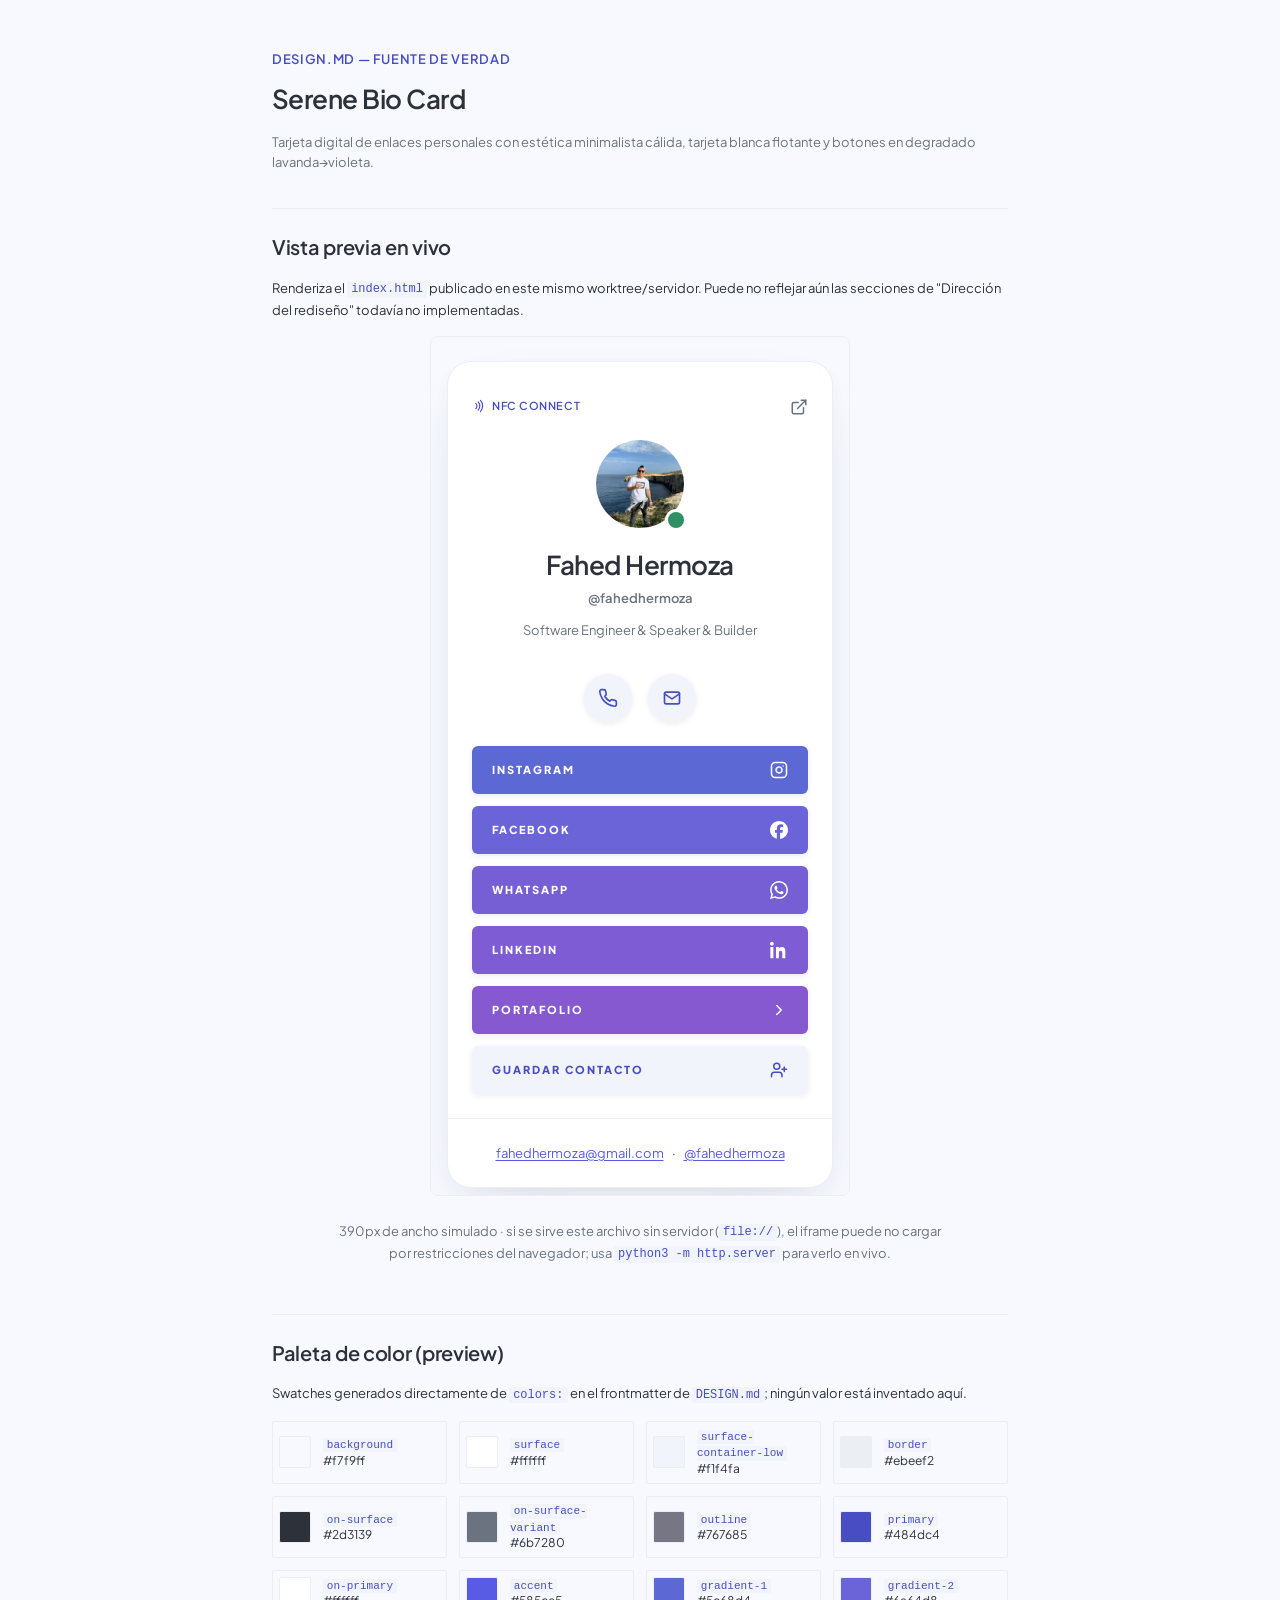
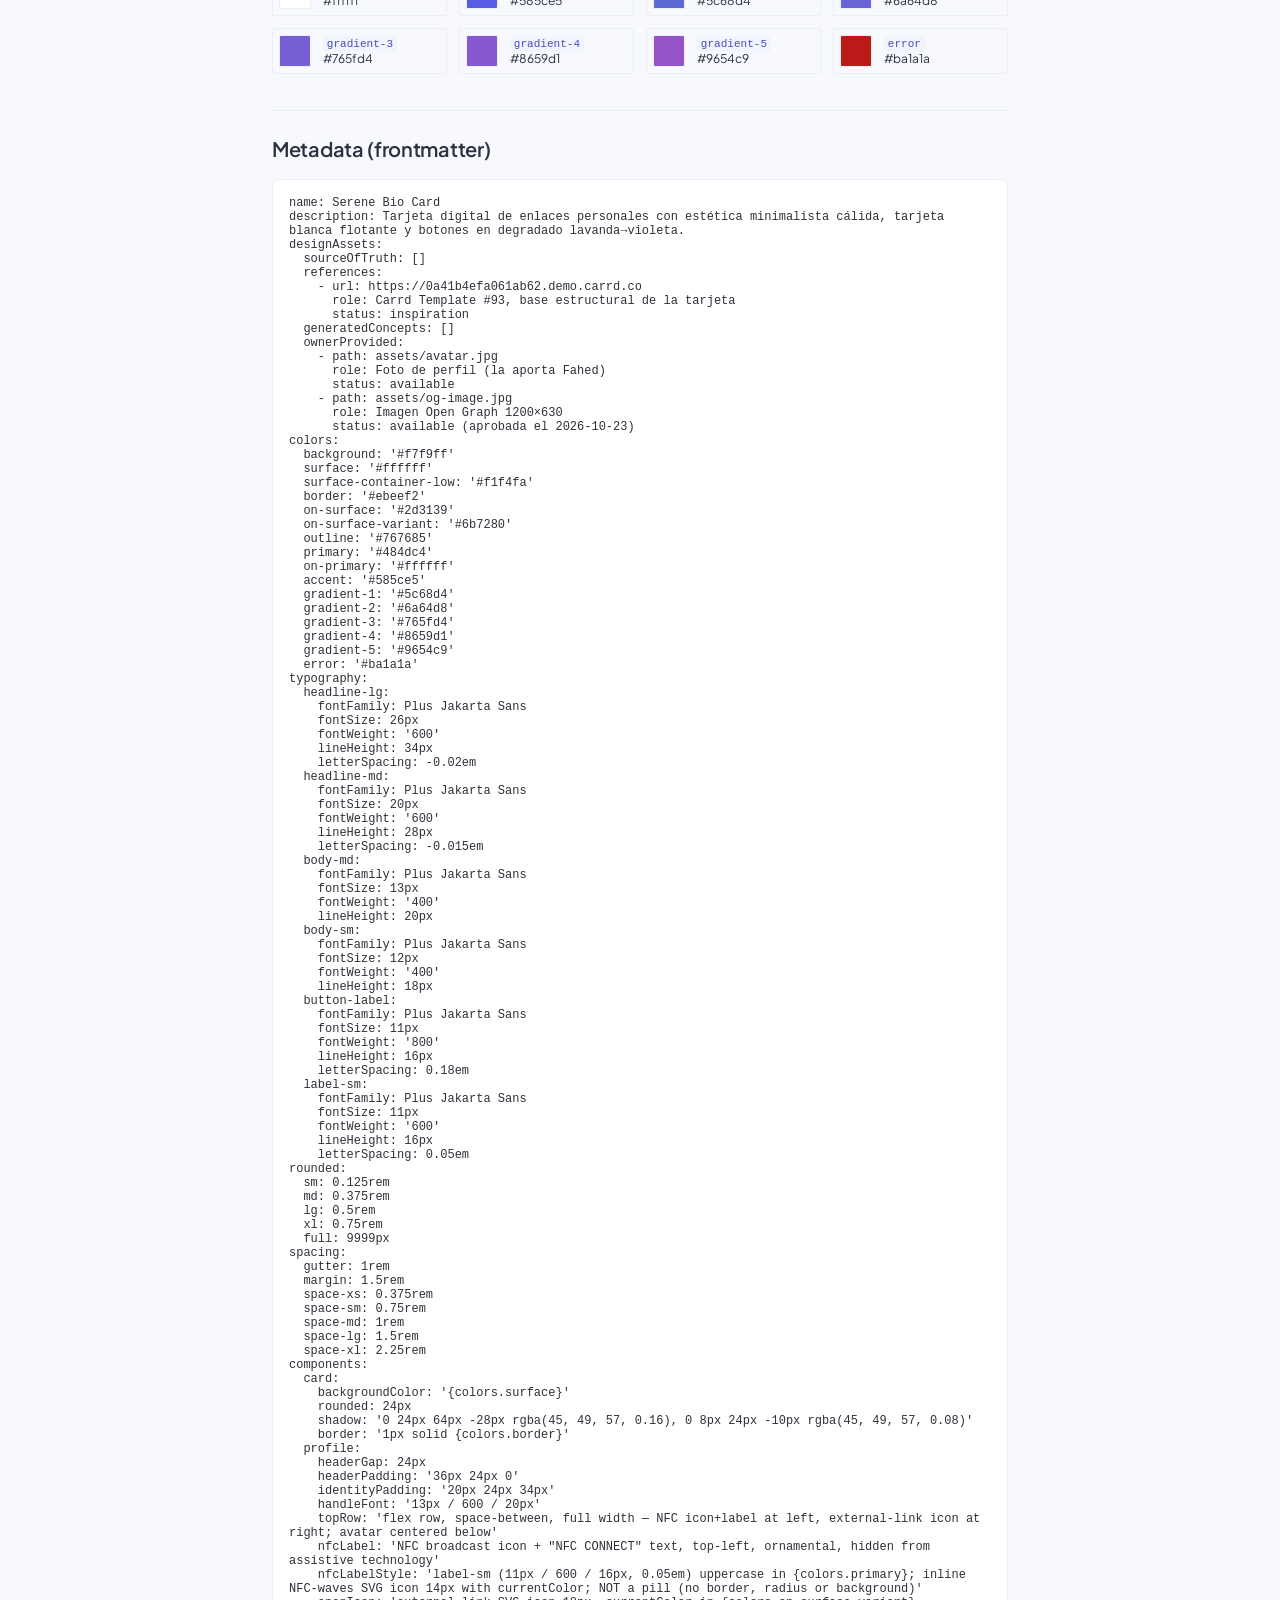
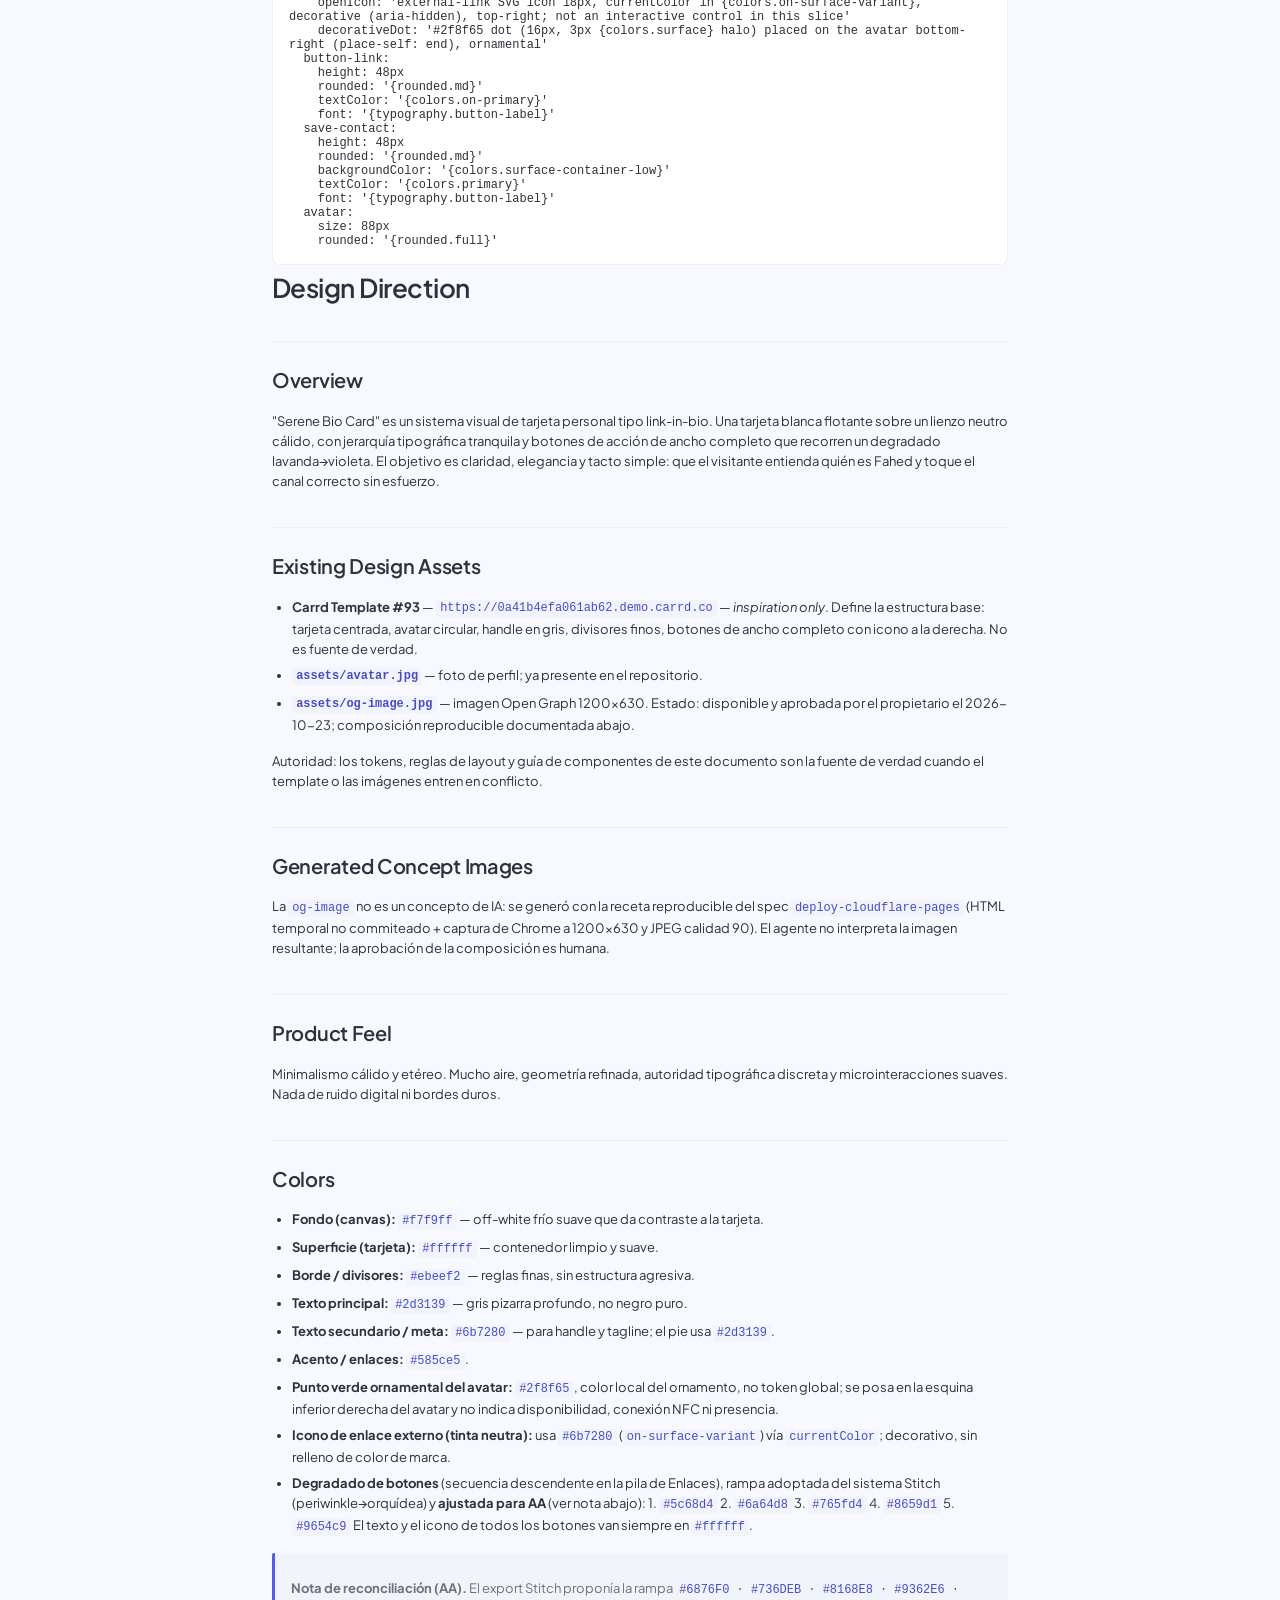
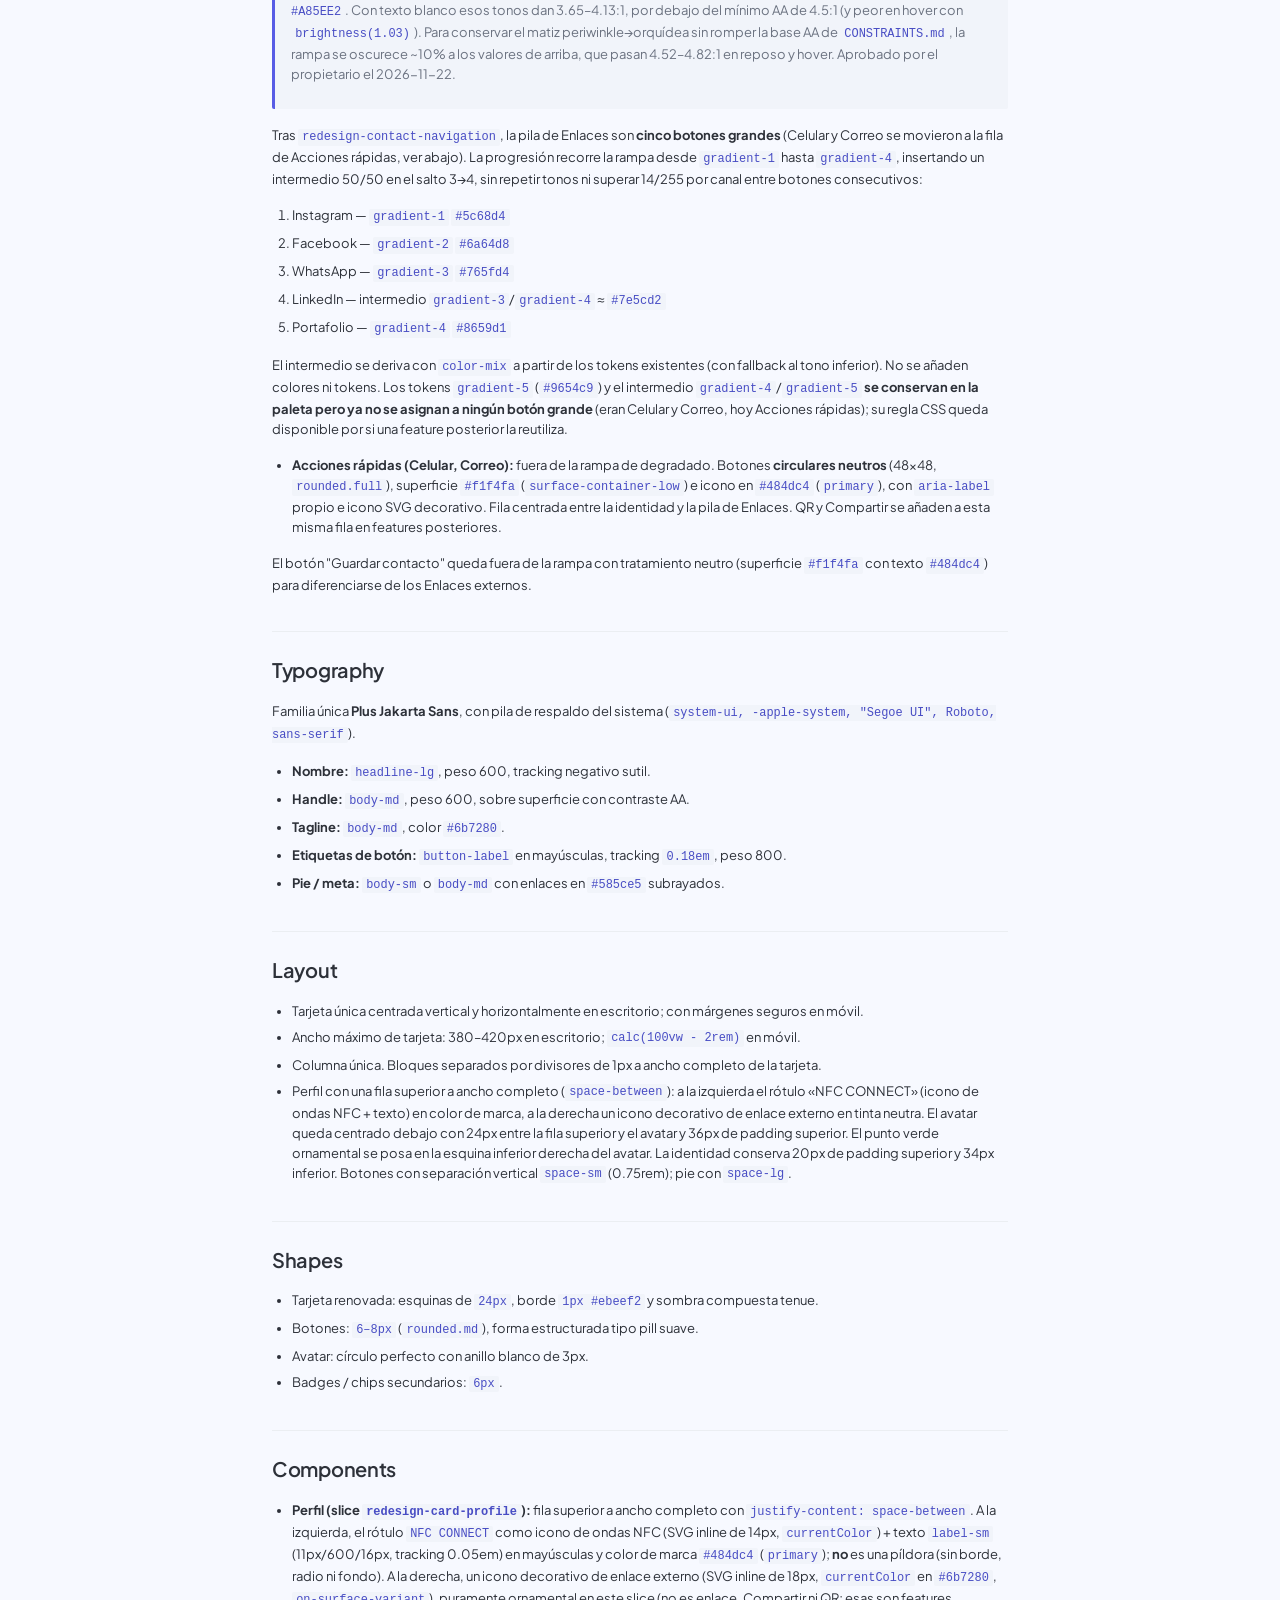
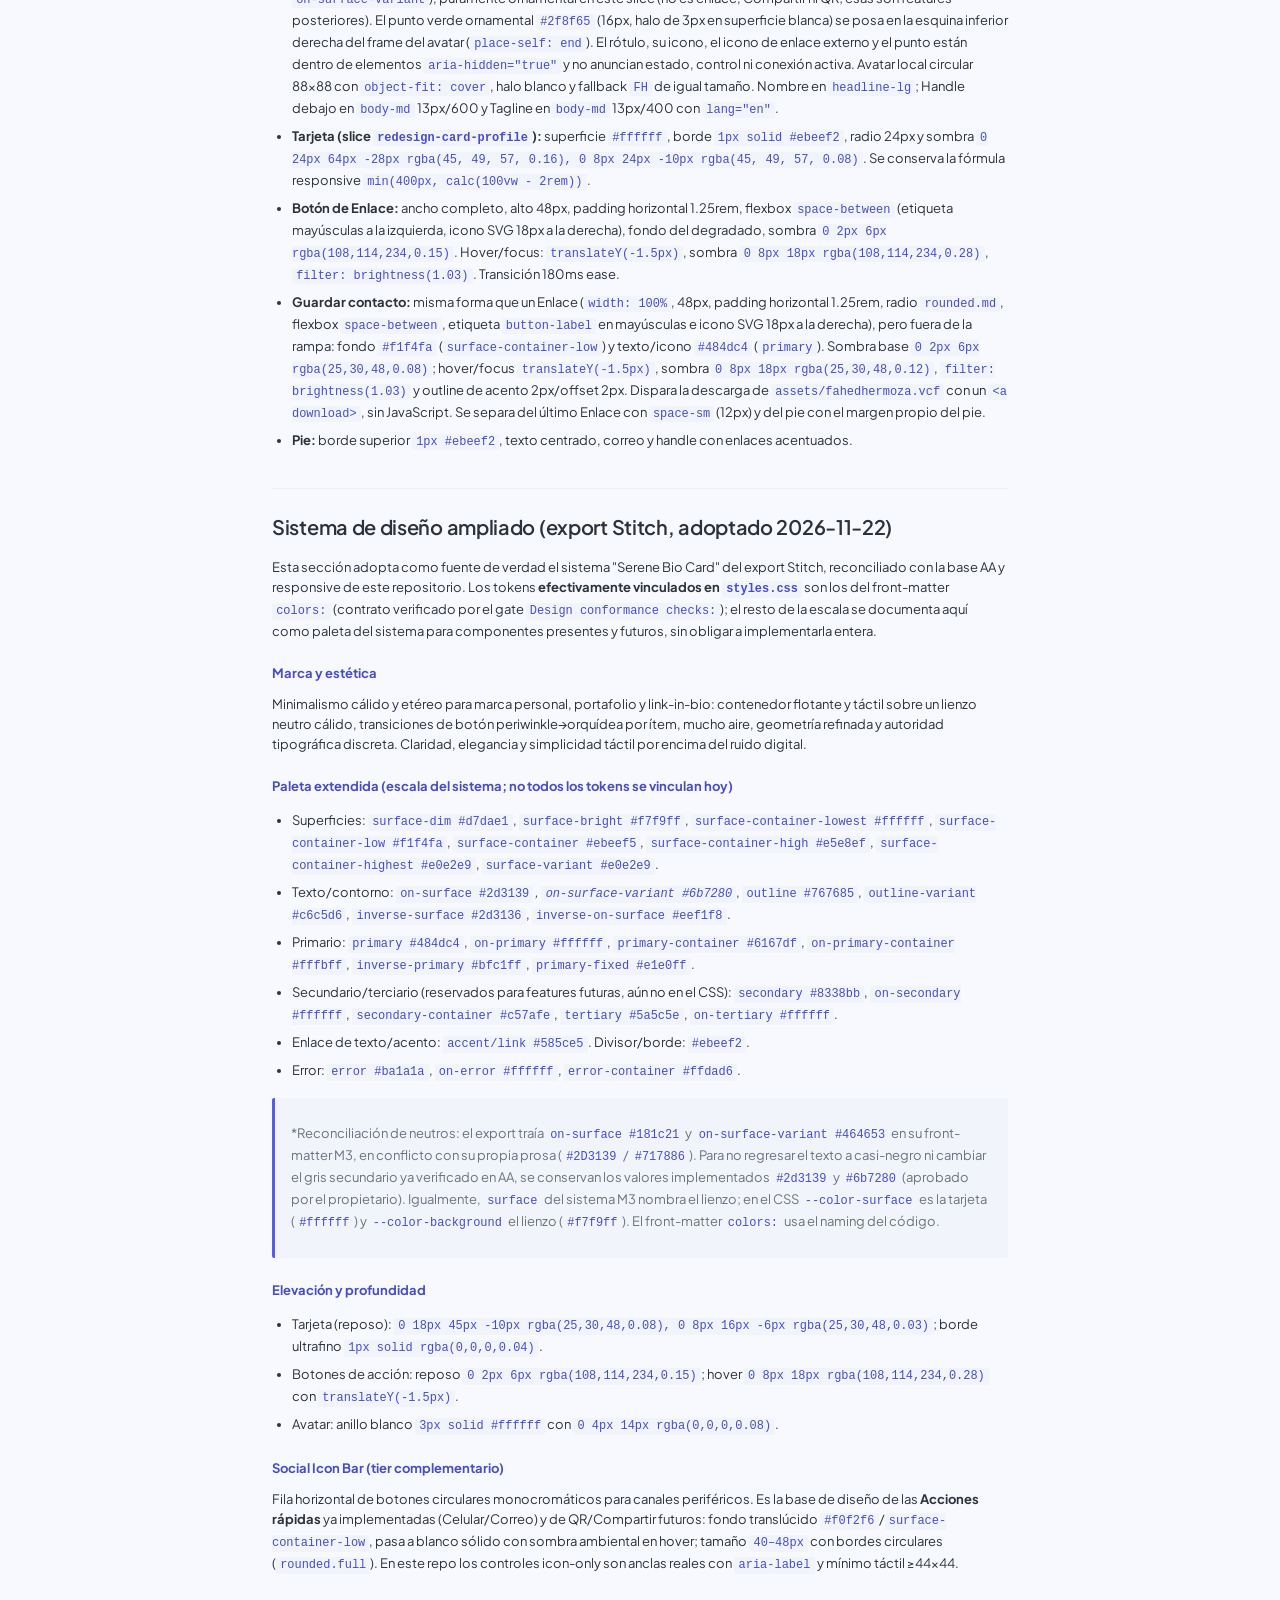
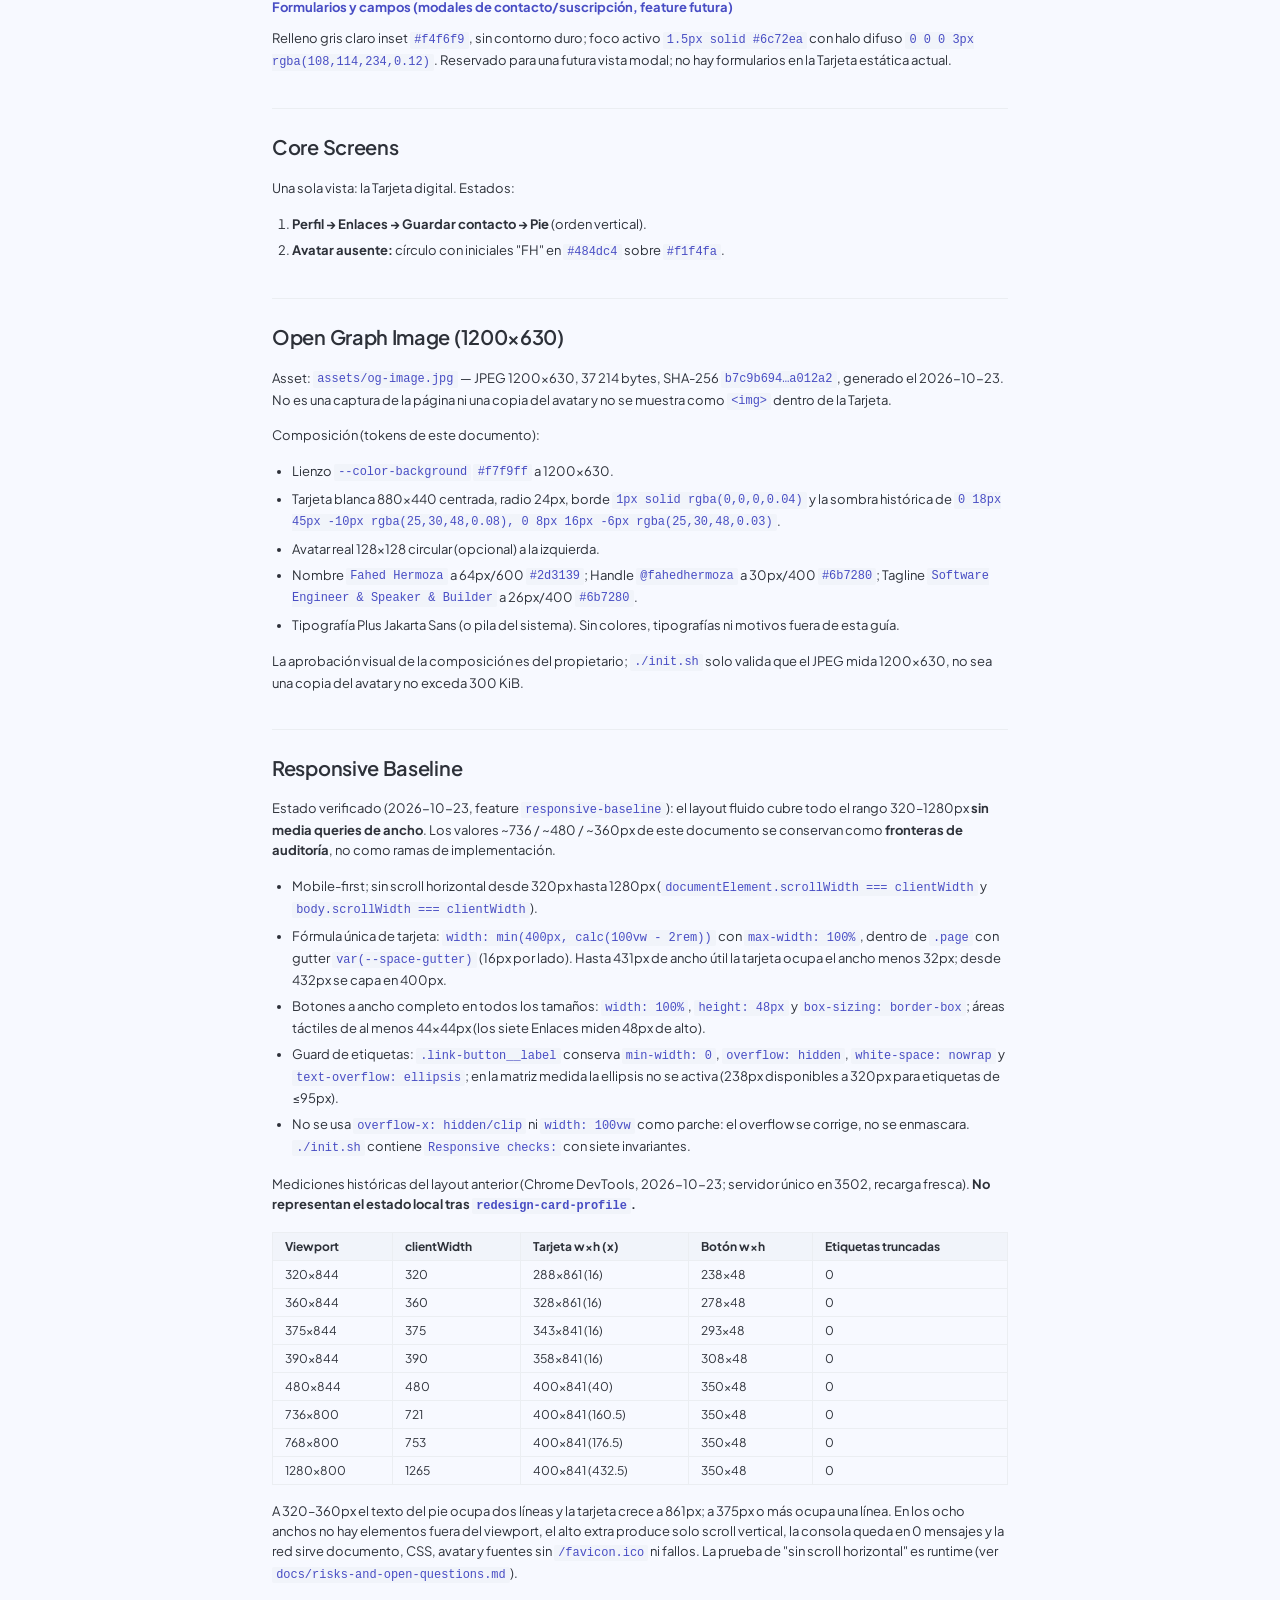
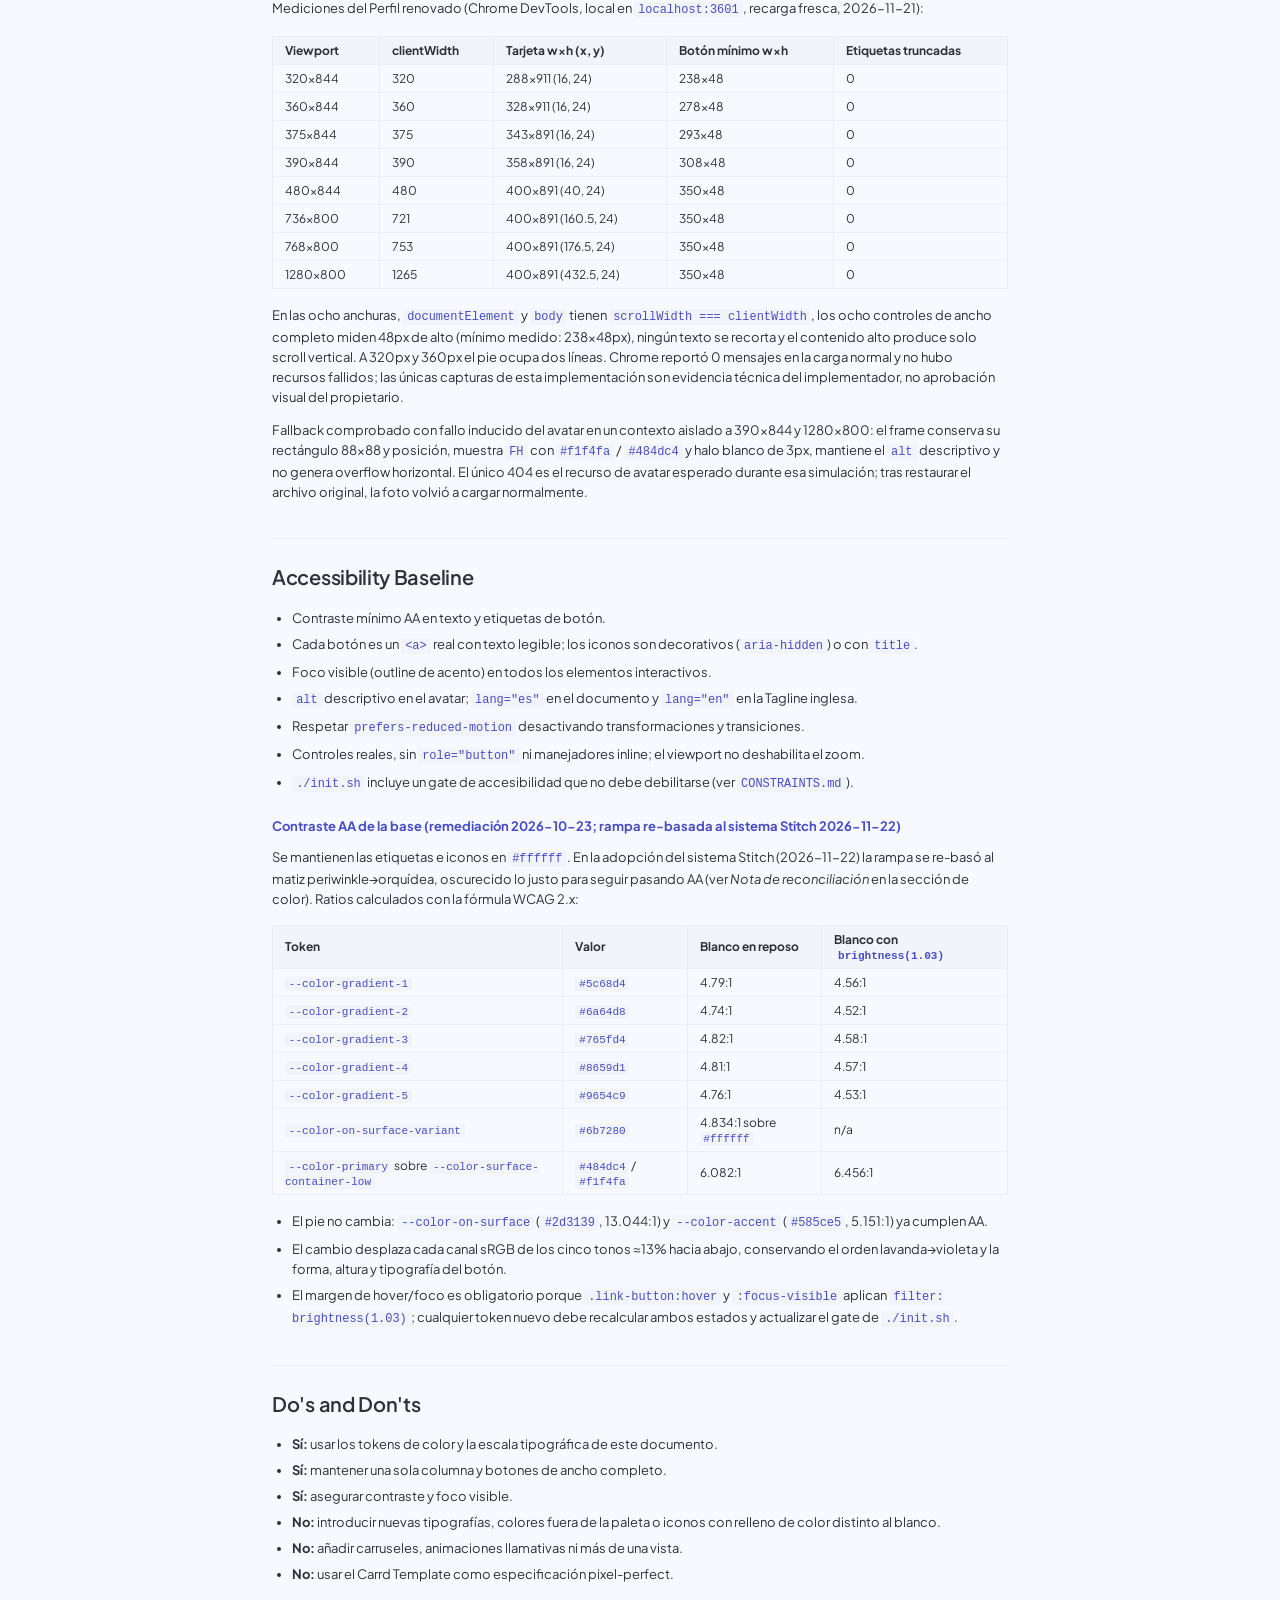
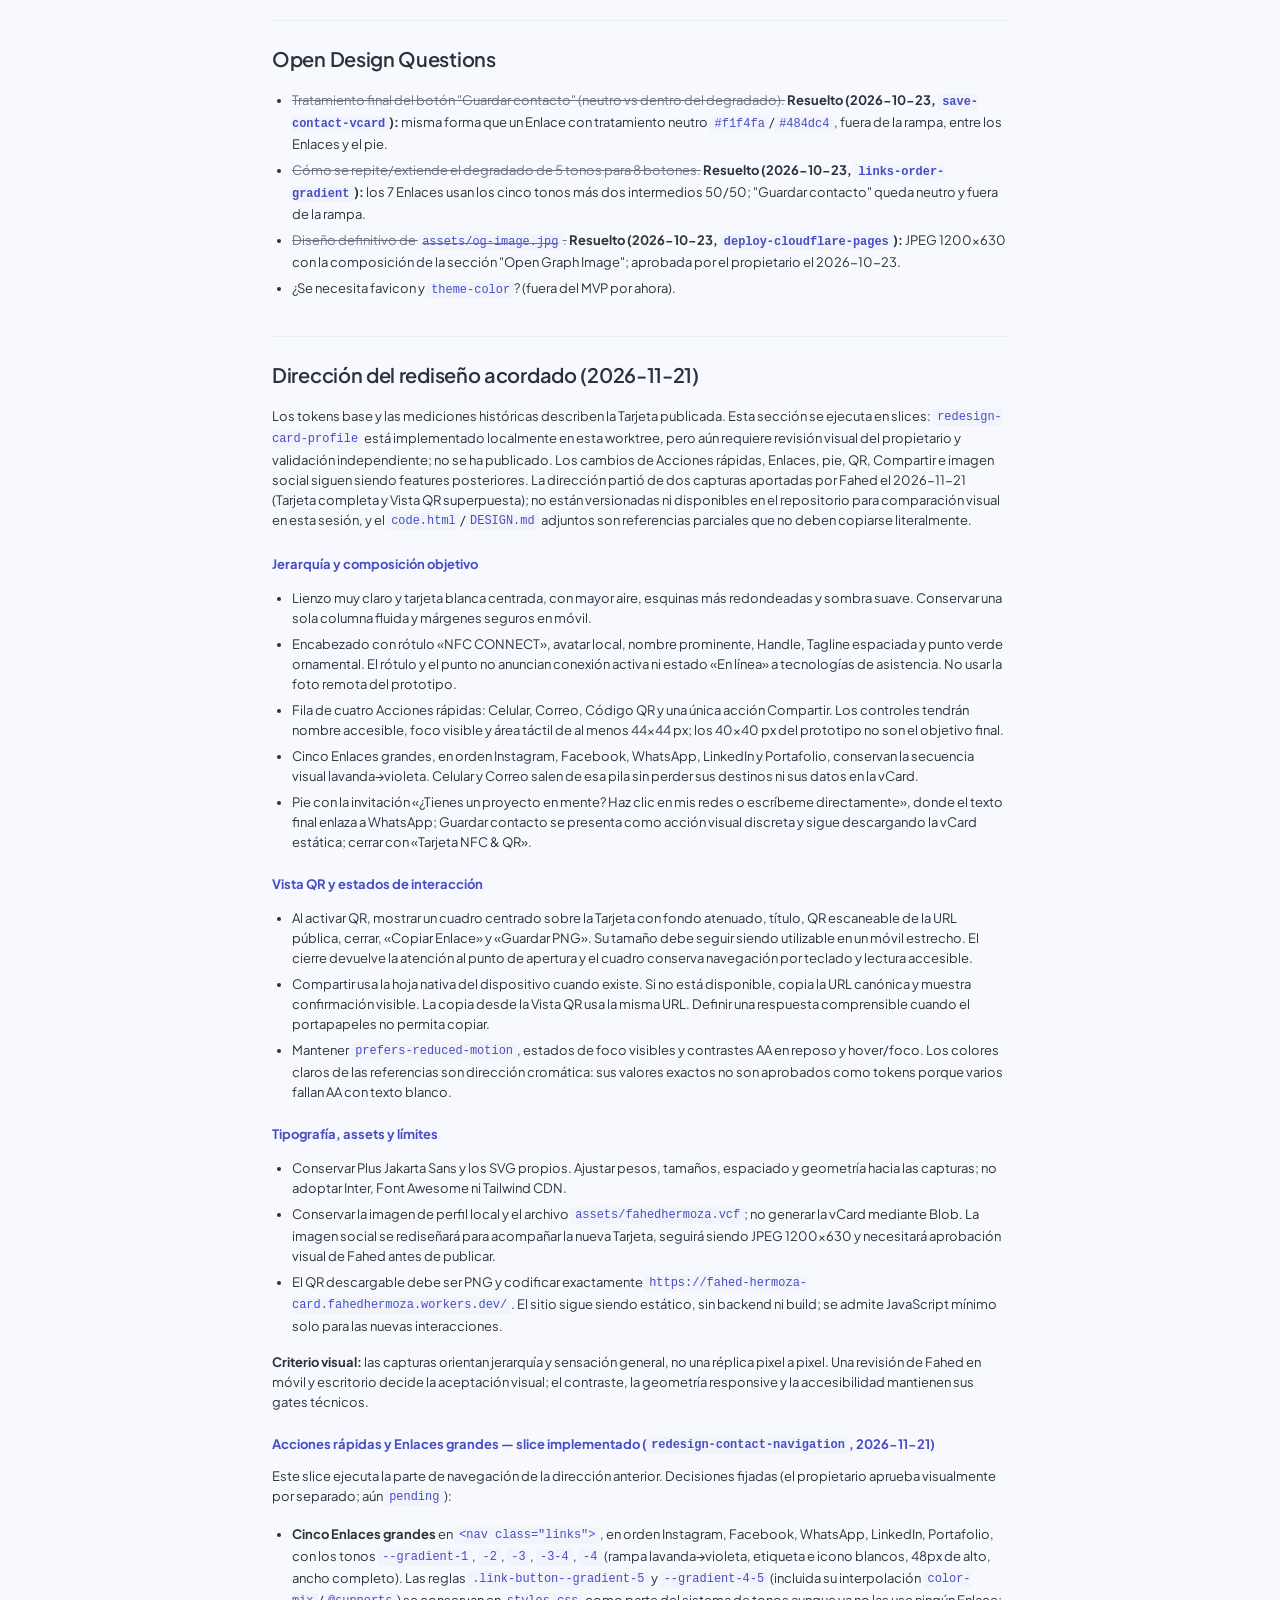
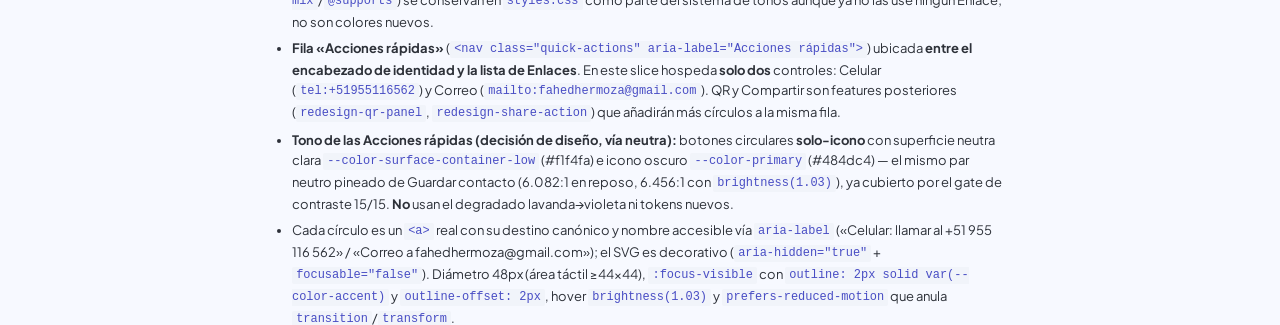
==== commit 46e84d0a: "feat: añadir vista previa en vivo y paleta de color a DESIGN.html DESIGN.html era solo texto sin nin" ====
--- a/DESIGN.html
+++ b/DESIGN.html
@@ -113,6 +113,53 @@
         white-space: pre-wrap;
         word-break: break-word;
       }
+      .design-doc__preview {
+        display: flex;
+        flex-direction: column;
+        align-items: center;
+        gap: var(--space-sm);
+        margin: var(--space-md) 0 var(--space-xl);
+      }
+      .design-doc__preview iframe {
+        width: 420px;
+        max-width: 100%;
+        height: 860px;
+        border: 1px solid var(--color-border);
+        border-radius: var(--radius-lg);
+        background: var(--color-background);
+      }
+      .design-doc__preview-caption {
+        font-size: var(--text-body-sm-font-size);
+        color: var(--color-on-surface-variant);
+        text-align: center;
+        max-width: 38rem;
+      }
+      .design-doc__swatches {
+        display: grid;
+        grid-template-columns: repeat(auto-fill, minmax(9rem, 1fr));
+        gap: var(--space-sm);
+        margin: var(--space-md) 0;
+      }
+      .design-doc__swatch {
+        display: flex;
+        align-items: center;
+        gap: var(--space-sm);
+        border: 1px solid var(--color-border);
+        border-radius: var(--radius-sm);
+        padding: var(--space-xs);
+      }
+      .design-doc__swatch-color {
+        display: block;
+        width: 2rem;
+        height: 2rem;
+        flex-shrink: 0;
+        border-radius: var(--radius-sm);
+        border: 1px solid var(--color-border);
+      }
+      .design-doc__swatch-label {
+        font-size: var(--text-body-sm-font-size);
+        line-height: 1.3;
+      }
     </style>
   </head>
   <body>
@@ -120,6 +167,18 @@
       <p class="design-doc__eyebrow">DESIGN.md — fuente de verdad</p>
       <h1>Serene Bio Card</h1>
       <p class="design-doc__description">Tarjeta digital de enlaces personales con estética minimalista cálida, tarjeta blanca flotante y botones en degradado lavanda→violeta.</p>
+      <h2>Vista previa en vivo</h2>
+      <p>Renderiza el <code>index.html</code> publicado en este mismo worktree/servidor. Puede
+        no reflejar aún las secciones de "Dirección del rediseño" todavía no implementadas.</p>
+      <div class="design-doc__preview">
+        <iframe src="index.html" title="Vista previa en vivo de la Tarjeta digital (index.html)" loading="lazy"></iframe>
+        <p class="design-doc__preview-caption">390px de ancho simulado · si se sirve este archivo
+          sin servidor (<code>file://</code>), el iframe puede no cargar por restricciones del
+          navegador; usa <code>python3 -m http.server</code> para verlo en vivo.</p>
+      </div>
+<h2>Paleta de color (preview)</h2>
+<p>Swatches generados directamente de <code>colors:</code> en el frontmatter de <code>DESIGN.md</code>; ningún valor está inventado aquí.</p>
+<div class="design-doc__swatches"><div class="design-doc__swatch"><span class="design-doc__swatch-color" aria-hidden="true" style="background:#f7f9ff"></span><span class="design-doc__swatch-label"><code>background</code><br>#f7f9ff</span></div><div class="design-doc__swatch"><span class="design-doc__swatch-color" aria-hidden="true" style="background:#ffffff"></span><span class="design-doc__swatch-label"><code>surface</code><br>#ffffff</span></div><div class="design-doc__swatch"><span class="design-doc__swatch-color" aria-hidden="true" style="background:#f1f4fa"></span><span class="design-doc__swatch-label"><code>surface-container-low</code><br>#f1f4fa</span></div><div class="design-doc__swatch"><span class="design-doc__swatch-color" aria-hidden="true" style="background:#ebeef2"></span><span class="design-doc__swatch-label"><code>border</code><br>#ebeef2</span></div><div class="design-doc__swatch"><span class="design-doc__swatch-color" aria-hidden="true" style="background:#2d3139"></span><span class="design-doc__swatch-label"><code>on-surface</code><br>#2d3139</span></div><div class="design-doc__swatch"><span class="design-doc__swatch-color" aria-hidden="true" style="background:#6b7280"></span><span class="design-doc__swatch-label"><code>on-surface-variant</code><br>#6b7280</span></div><div class="design-doc__swatch"><span class="design-doc__swatch-color" aria-hidden="true" style="background:#767685"></span><span class="design-doc__swatch-label"><code>outline</code><br>#767685</span></div><div class="design-doc__swatch"><span class="design-doc__swatch-color" aria-hidden="true" style="background:#484dc4"></span><span class="design-doc__swatch-label"><code>primary</code><br>#484dc4</span></div><div class="design-doc__swatch"><span class="design-doc__swatch-color" aria-hidden="true" style="background:#ffffff"></span><span class="design-doc__swatch-label"><code>on-primary</code><br>#ffffff</span></div><div class="design-doc__swatch"><span class="design-doc__swatch-color" aria-hidden="true" style="background:#585ce5"></span><span class="design-doc__swatch-label"><code>accent</code><br>#585ce5</span></div><div class="design-doc__swatch"><span class="design-doc__swatch-color" aria-hidden="true" style="background:#5c68d4"></span><span class="design-doc__swatch-label"><code>gradient-1</code><br>#5c68d4</span></div><div class="design-doc__swatch"><span class="design-doc__swatch-color" aria-hidden="true" style="background:#6a64d8"></span><span class="design-doc__swatch-label"><code>gradient-2</code><br>#6a64d8</span></div><div class="design-doc__swatch"><span class="design-doc__swatch-color" aria-hidden="true" style="background:#765fd4"></span><span class="design-doc__swatch-label"><code>gradient-3</code><br>#765fd4</span></div><div class="design-doc__swatch"><span class="design-doc__swatch-color" aria-hidden="true" style="background:#8659d1"></span><span class="design-doc__swatch-label"><code>gradient-4</code><br>#8659d1</span></div><div class="design-doc__swatch"><span class="design-doc__swatch-color" aria-hidden="true" style="background:#9654c9"></span><span class="design-doc__swatch-label"><code>gradient-5</code><br>#9654c9</span></div><div class="design-doc__swatch"><span class="design-doc__swatch-color" aria-hidden="true" style="background:#ba1a1a"></span><span class="design-doc__swatch-label"><code>error</code><br>#ba1a1a</span></div></div>
       <h2>Metadata (frontmatter)</h2>
       <div class="design-doc__frontmatter"><pre>name: Serene Bio Card
 description: Tarjeta digital de enlaces personales con estética minimalista cálida, tarjeta blanca flotante y botones en degradado lavanda→violeta.
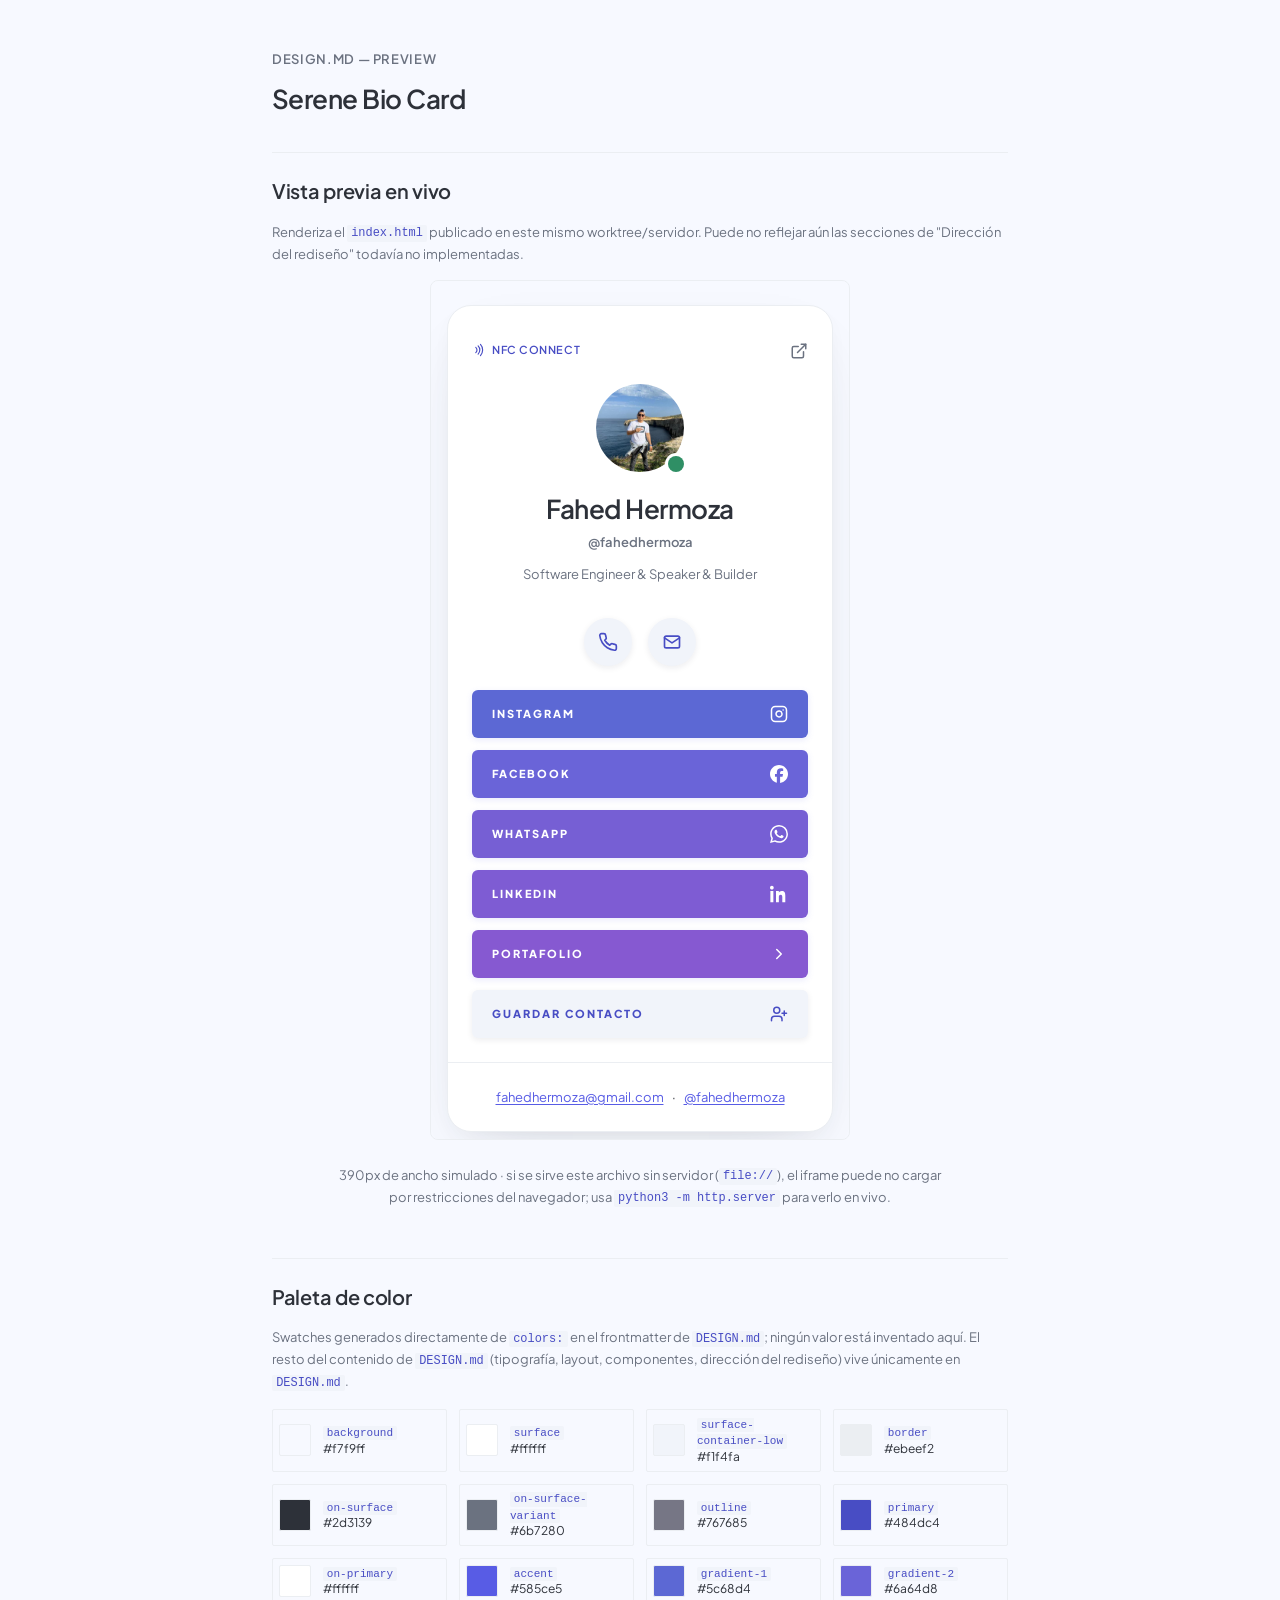
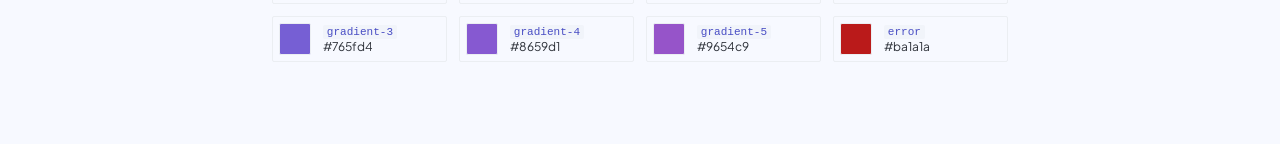
==== commit 7020f524: "refactor: DESIGN.html muestra solo vista previa y paleta de color Se retira el volcado de markdown y" ====
--- a/DESIGN.html
+++ b/DESIGN.html
@@ -3,7 +3,7 @@
   <head>
     <meta charset="utf-8">
     <meta name="viewport" content="width=device-width, initial-scale=1">
-    <title>Serene Bio Card — DESIGN.md</title>
+    <title>Serene Bio Card — preview</title>
     <link rel="icon" href="data:,">
     <link rel="preconnect" href="https://fonts.googleapis.com">
     <link rel="preconnect" href="https://fonts.gstatic.com" crossorigin>
@@ -34,13 +34,7 @@
         font-weight: var(--text-headline-lg-font-weight);
         line-height: var(--text-headline-lg-line-height);
         letter-spacing: var(--text-headline-lg-letter-spacing);
-        margin: var(--space-xs) 0 var(--space-md);
-      }
-      .design-doc__description {
-        font-size: var(--text-body-md-font-size);
-        line-height: var(--text-body-md-line-height);
-        color: var(--color-on-surface-variant);
-        margin: 0 0 var(--space-xl);
+        margin: var(--space-xs) 0 var(--space-xl);
       }
       .design-doc h2 {
         font-size: var(--text-headline-md-font-size);
@@ -51,21 +45,10 @@
         margin-top: var(--space-xl);
         padding-top: var(--space-lg);
       }
-      .design-doc h3 {
-        font-size: var(--text-body-md-font-size);
-        font-weight: 700;
-        color: var(--color-primary);
-        margin-top: var(--space-lg);
-      }
-      .design-doc p, .design-doc li {
+      .design-doc p {
         font-size: var(--text-body-md-font-size);
         line-height: var(--text-body-md-line-height);
-      }
-      .design-doc ul, .design-doc ol {
-        padding-left: 1.25rem;
-      }
-      .design-doc li + li {
-        margin-top: var(--space-xs);
+        color: var(--color-on-surface-variant);
       }
       .design-doc code {
         background: var(--color-surface-container-low);
@@ -73,45 +56,6 @@
         border-radius: var(--radius-sm);
         padding: 0.1em 0.35em;
         font-size: 0.92em;
-      }
-      .design-doc blockquote {
-        margin: var(--space-md) 0;
-        padding: var(--space-sm) var(--space-md);
-        border-left: 3px solid var(--color-accent);
-        background: var(--color-surface-container-low);
-        border-radius: var(--radius-sm);
-        color: var(--color-on-surface-variant);
-      }
-      .design-doc table {
-        width: 100%;
-        border-collapse: collapse;
-        margin: var(--space-md) 0;
-        font-size: var(--text-body-sm-font-size);
-      }
-      .design-doc th, .design-doc td {
-        border: 1px solid var(--color-border);
-        padding: var(--space-xs) var(--space-sm);
-        text-align: left;
-      }
-      .design-doc th {
-        background: var(--color-surface-container-low);
-      }
-      .design-doc del {
-        color: var(--color-on-surface-variant);
-      }
-      .design-doc__frontmatter {
-        background: var(--color-surface);
-        border: 1px solid var(--color-border);
-        border-radius: var(--radius-lg);
-        padding: var(--space-md);
-        overflow-x: auto;
-      }
-      .design-doc__frontmatter pre {
-        margin: 0;
-        font-family: ui-monospace, SFMono-Regular, Menlo, monospace;
-        font-size: var(--text-body-sm-font-size);
-        white-space: pre-wrap;
-        word-break: break-word;
       }
       .design-doc__preview {
         display: flex;
@@ -164,9 +108,9 @@
   </head>
   <body>
     <main class="design-doc">
-      <p class="design-doc__eyebrow">DESIGN.md — fuente de verdad</p>
+      <p class="design-doc__eyebrow">DESIGN.md — preview</p>
       <h1>Serene Bio Card</h1>
-      <p class="design-doc__description">Tarjeta digital de enlaces personales con estética minimalista cálida, tarjeta blanca flotante y botones en degradado lavanda→violeta.</p>
+
       <h2>Vista previa en vivo</h2>
       <p>Renderiza el <code>index.html</code> publicado en este mismo worktree/servidor. Puede
         no reflejar aún las secciones de "Dirección del rediseño" todavía no implementadas.</p>
@@ -176,202 +120,13 @@
           sin servidor (<code>file://</code>), el iframe puede no cargar por restricciones del
           navegador; usa <code>python3 -m http.server</code> para verlo en vivo.</p>
       </div>
-<h2>Paleta de color (preview)</h2>
-<p>Swatches generados directamente de <code>colors:</code> en el frontmatter de <code>DESIGN.md</code>; ningún valor está inventado aquí.</p>
-<div class="design-doc__swatches"><div class="design-doc__swatch"><span class="design-doc__swatch-color" aria-hidden="true" style="background:#f7f9ff"></span><span class="design-doc__swatch-label"><code>background</code><br>#f7f9ff</span></div><div class="design-doc__swatch"><span class="design-doc__swatch-color" aria-hidden="true" style="background:#ffffff"></span><span class="design-doc__swatch-label"><code>surface</code><br>#ffffff</span></div><div class="design-doc__swatch"><span class="design-doc__swatch-color" aria-hidden="true" style="background:#f1f4fa"></span><span class="design-doc__swatch-label"><code>surface-container-low</code><br>#f1f4fa</span></div><div class="design-doc__swatch"><span class="design-doc__swatch-color" aria-hidden="true" style="background:#ebeef2"></span><span class="design-doc__swatch-label"><code>border</code><br>#ebeef2</span></div><div class="design-doc__swatch"><span class="design-doc__swatch-color" aria-hidden="true" style="background:#2d3139"></span><span class="design-doc__swatch-label"><code>on-surface</code><br>#2d3139</span></div><div class="design-doc__swatch"><span class="design-doc__swatch-color" aria-hidden="true" style="background:#6b7280"></span><span class="design-doc__swatch-label"><code>on-surface-variant</code><br>#6b7280</span></div><div class="design-doc__swatch"><span class="design-doc__swatch-color" aria-hidden="true" style="background:#767685"></span><span class="design-doc__swatch-label"><code>outline</code><br>#767685</span></div><div class="design-doc__swatch"><span class="design-doc__swatch-color" aria-hidden="true" style="background:#484dc4"></span><span class="design-doc__swatch-label"><code>primary</code><br>#484dc4</span></div><div class="design-doc__swatch"><span class="design-doc__swatch-color" aria-hidden="true" style="background:#ffffff"></span><span class="design-doc__swatch-label"><code>on-primary</code><br>#ffffff</span></div><div class="design-doc__swatch"><span class="design-doc__swatch-color" aria-hidden="true" style="background:#585ce5"></span><span class="design-doc__swatch-label"><code>accent</code><br>#585ce5</span></div><div class="design-doc__swatch"><span class="design-doc__swatch-color" aria-hidden="true" style="background:#5c68d4"></span><span class="design-doc__swatch-label"><code>gradient-1</code><br>#5c68d4</span></div><div class="design-doc__swatch"><span class="design-doc__swatch-color" aria-hidden="true" style="background:#6a64d8"></span><span class="design-doc__swatch-label"><code>gradient-2</code><br>#6a64d8</span></div><div class="design-doc__swatch"><span class="design-doc__swatch-color" aria-hidden="true" style="background:#765fd4"></span><span class="design-doc__swatch-label"><code>gradient-3</code><br>#765fd4</span></div><div class="design-doc__swatch"><span class="design-doc__swatch-color" aria-hidden="true" style="background:#8659d1"></span><span class="design-doc__swatch-label"><code>gradient-4</code><br>#8659d1</span></div><div class="design-doc__swatch"><span class="design-doc__swatch-color" aria-hidden="true" style="background:#9654c9"></span><span class="design-doc__swatch-label"><code>gradient-5</code><br>#9654c9</span></div><div class="design-doc__swatch"><span class="design-doc__swatch-color" aria-hidden="true" style="background:#ba1a1a"></span><span class="design-doc__swatch-label"><code>error</code><br>#ba1a1a</span></div></div>
-      <h2>Metadata (frontmatter)</h2>
-      <div class="design-doc__frontmatter"><pre>name: Serene Bio Card
-description: Tarjeta digital de enlaces personales con estética minimalista cálida, tarjeta blanca flotante y botones en degradado lavanda→violeta.
-designAssets:
-  sourceOfTruth: []
-  references:
-    - url: https://0a41b4efa061ab62.demo.carrd.co
-      role: Carrd Template #93, base estructural de la tarjeta
-      status: inspiration
-  generatedConcepts: []
-  ownerProvided:
-    - path: assets/avatar.jpg
-      role: Foto de perfil (la aporta Fahed)
-      status: available
-    - path: assets/og-image.jpg
-      role: Imagen Open Graph 1200×630
-      status: available (aprobada el 2026-10-23)
-colors:
-  background: '#f7f9ff'
-  surface: '#ffffff'
-  surface-container-low: '#f1f4fa'
-  border: '#ebeef2'
-  on-surface: '#2d3139'
-  on-surface-variant: '#6b7280'
-  outline: '#767685'
-  primary: '#484dc4'
-  on-primary: '#ffffff'
-  accent: '#585ce5'
-  gradient-1: '#5c68d4'
-  gradient-2: '#6a64d8'
-  gradient-3: '#765fd4'
-  gradient-4: '#8659d1'
-  gradient-5: '#9654c9'
-  error: '#ba1a1a'
-typography:
-  headline-lg:
-    fontFamily: Plus Jakarta Sans
-    fontSize: 26px
-    fontWeight: '600'
-    lineHeight: 34px
-    letterSpacing: -0.02em
-  headline-md:
-    fontFamily: Plus Jakarta Sans
-    fontSize: 20px
-    fontWeight: '600'
-    lineHeight: 28px
-    letterSpacing: -0.015em
-  body-md:
-    fontFamily: Plus Jakarta Sans
-    fontSize: 13px
-    fontWeight: '400'
-    lineHeight: 20px
-  body-sm:
-    fontFamily: Plus Jakarta Sans
-    fontSize: 12px
-    fontWeight: '400'
-    lineHeight: 18px
-  button-label:
-    fontFamily: Plus Jakarta Sans
-    fontSize: 11px
-    fontWeight: '800'
-    lineHeight: 16px
-    letterSpacing: 0.18em
-  label-sm:
-    fontFamily: Plus Jakarta Sans
-    fontSize: 11px
-    fontWeight: '600'
-    lineHeight: 16px
-    letterSpacing: 0.05em
-rounded:
-  sm: 0.125rem
-  md: 0.375rem
-  lg: 0.5rem
-  xl: 0.75rem
-  full: 9999px
-spacing:
-  gutter: 1rem
-  margin: 1.5rem
-  space-xs: 0.375rem
-  space-sm: 0.75rem
-  space-md: 1rem
-  space-lg: 1.5rem
-  space-xl: 2.25rem
-components:
-  card:
-    backgroundColor: '{colors.surface}'
-    rounded: 24px
-    shadow: '0 24px 64px -28px rgba(45, 49, 57, 0.16), 0 8px 24px -10px rgba(45, 49, 57, 0.08)'
-    border: '1px solid {colors.border}'
-  profile:
-    headerGap: 24px
-    headerPadding: '36px 24px 0'
-    identityPadding: '20px 24px 34px'
-    handleFont: '13px / 600 / 20px'
-    topRow: 'flex row, space-between, full width — NFC icon+label at left, external-link icon at right; avatar centered below'
-    nfcLabel: 'NFC broadcast icon + "NFC CONNECT" text, top-left, ornamental, hidden from assistive technology'
-    nfcLabelStyle: 'label-sm (11px / 600 / 16px, 0.05em) uppercase in {colors.primary}; inline NFC-waves SVG icon 14px with currentColor; NOT a pill (no border, radius or background)'
-    openIcon: 'external-link SVG icon 18px, currentColor in {colors.on-surface-variant}, decorative (aria-hidden), top-right; not an interactive control in this slice'
-    decorativeDot: '#2f8f65 dot (16px, 3px {colors.surface} halo) placed on the avatar bottom-right (place-self: end), ornamental'
-  button-link:
-    height: 48px
-    rounded: '{rounded.md}'
-    textColor: '{colors.on-primary}'
-    font: '{typography.button-label}'
-  save-contact:
-    height: 48px
-    rounded: '{rounded.md}'
-    backgroundColor: '{colors.surface-container-low}'
-    textColor: '{colors.primary}'
-    font: '{typography.button-label}'
-  avatar:
-    size: 88px
-    rounded: '{rounded.full}'</pre></div>
-<h1>Design Direction</h1>
-<h2>Overview</h2>
-<p>"Serene Bio Card" es un sistema visual de tarjeta personal tipo link-in-bio. Una tarjeta blanca flotante sobre un lienzo neutro cálido, con jerarquía tipográfica tranquila y botones de acción de ancho completo que recorren un degradado lavanda→violeta. El objetivo es claridad, elegancia y tacto simple: que el visitante entienda quién es Fahed y toque el canal correcto sin esfuerzo.</p>
-<h2>Existing Design Assets</h2>
-<ul><li><strong>Carrd Template #93</strong> — <code>https://0a41b4efa061ab62.demo.carrd.co</code> — <em>inspiration only</em>. Define la estructura base: tarjeta centrada, avatar circular, handle en gris, divisores finos, botones de ancho completo con icono a la derecha. No es fuente de verdad.</li><li><strong><code>assets/avatar.jpg</code></strong> — foto de perfil; ya presente en el repositorio.</li><li><strong><code>assets/og-image.jpg</code></strong> — imagen Open Graph 1200×630. Estado: disponible y aprobada por el propietario el 2026-10-23; composición reproducible documentada abajo.</li></ul>
-<p>Autoridad: los tokens, reglas de layout y guía de componentes de este documento son la fuente de verdad cuando el template o las imágenes entren en conflicto.</p>
-<h2>Generated Concept Images</h2>
-<p>La <code>og-image</code> no es un concepto de IA: se generó con la receta reproducible del spec <code>deploy-cloudflare-pages</code> (HTML temporal no commiteado + captura de Chrome a 1200×630 y JPEG calidad 90). El agente no interpreta la imagen resultante; la aprobación de la composición es humana.</p>
-<h2>Product Feel</h2>
-<p>Minimalismo cálido y etéreo. Mucho aire, geometría refinada, autoridad tipográfica discreta y microinteracciones suaves. Nada de ruido digital ni bordes duros.</p>
-<h2>Colors</h2>
-<ul><li><strong>Fondo (canvas):</strong> <code>#f7f9ff</code> — off-white frío suave que da contraste a la tarjeta.</li><li><strong>Superficie (tarjeta):</strong> <code>#ffffff</code> — contenedor limpio y suave.</li><li><strong>Borde / divisores:</strong> <code>#ebeef2</code> — reglas finas, sin estructura agresiva.</li><li><strong>Texto principal:</strong> <code>#2d3139</code> — gris pizarra profundo, no negro puro.</li><li><strong>Texto secundario / meta:</strong> <code>#6b7280</code> — para handle y tagline; el pie usa <code>#2d3139</code>.</li><li><strong>Acento / enlaces:</strong> <code>#585ce5</code>.</li><li><strong>Punto verde ornamental del avatar:</strong> <code>#2f8f65</code>, color local del ornamento, no token global; se posa en la esquina inferior derecha del avatar y no indica disponibilidad, conexión NFC ni presencia.</li><li><strong>Icono de enlace externo (tinta neutra):</strong> usa <code>#6b7280</code> (<code>on-surface-variant</code>) vía <code>currentColor</code>; decorativo, sin relleno de color de marca.</li><li><strong>Degradado de botones</strong> (secuencia descendente en la pila de Enlaces), rampa adoptada del sistema Stitch (periwinkle→orquídea) y <strong>ajustada para AA</strong> (ver nota abajo): 1. <code>#5c68d4</code> 2. <code>#6a64d8</code> 3. <code>#765fd4</code> 4. <code>#8659d1</code> 5. <code>#9654c9</code> El texto y el icono de todos los botones van siempre en <code>#ffffff</code>.</li></ul>
-<blockquote><p><strong>Nota de reconciliación (AA).</strong> El export Stitch proponía la rampa <code>#6876F0 · #736DEB · #8168E8 · #9362E6 · #A85EE2</code>. Con texto blanco esos tonos dan 3.65–4.13:1, por debajo del mínimo AA de 4.5:1 (y peor en hover con <code>brightness(1.03)</code>). Para conservar el matiz periwinkle→orquídea sin romper la base AA de <code>CONSTRAINTS.md</code>, la rampa se oscurece ~10% a los valores de arriba, que pasan 4.52–4.82:1 en reposo y hover. Aprobado por el propietario el 2026-11-22.</p></blockquote>
-<p>Tras <code>redesign-contact-navigation</code>, la pila de Enlaces son <strong>cinco botones grandes</strong> (Celular y Correo se movieron a la fila de Acciones rápidas, ver abajo). La progresión recorre la rampa desde <code>gradient-1</code> hasta <code>gradient-4</code>, insertando un intermedio 50/50 en el salto 3→4, sin repetir tonos ni superar 14/255 por canal entre botones consecutivos:</p>
-<ol><li>Instagram — <code>gradient-1</code> <code>#5c68d4</code></li><li>Facebook — <code>gradient-2</code> <code>#6a64d8</code></li><li>WhatsApp — <code>gradient-3</code> <code>#765fd4</code></li><li>LinkedIn — intermedio <code>gradient-3</code>/<code>gradient-4</code> ≈ <code>#7e5cd2</code></li><li>Portafolio — <code>gradient-4</code> <code>#8659d1</code></li></ol>
-<p>El intermedio se deriva con <code>color-mix</code> a partir de los tokens existentes (con fallback al tono inferior). No se añaden colores ni tokens. Los tokens <code>gradient-5</code> (<code>#9654c9</code>) y el intermedio <code>gradient-4</code>/<code>gradient-5</code> <strong>se conservan en la paleta pero ya no se asignan a ningún botón grande</strong> (eran Celular y Correo, hoy Acciones rápidas); su regla CSS queda disponible por si una feature posterior la reutiliza.</p>
-<ul><li><strong>Acciones rápidas (Celular, Correo):</strong> fuera de la rampa de degradado. Botones <strong>circulares neutros</strong> (48×48, <code>rounded.full</code>), superficie <code>#f1f4fa</code> (<code>surface-container-low</code>) e icono en <code>#484dc4</code> (<code>primary</code>), con <code>aria-label</code> propio e icono SVG decorativo. Fila centrada entre la identidad y la pila de Enlaces. QR y Compartir se añaden a esta misma fila en features posteriores.</li></ul>
-<p>El botón "Guardar contacto" queda fuera de la rampa con tratamiento neutro (superficie <code>#f1f4fa</code> con texto <code>#484dc4</code>) para diferenciarse de los Enlaces externos.</p>
-<h2>Typography</h2>
-<p>Familia única <strong>Plus Jakarta Sans</strong>, con pila de respaldo del sistema (<code>system-ui, -apple-system, "Segoe UI", Roboto, sans-serif</code>).</p>
-<ul><li><strong>Nombre:</strong> <code>headline-lg</code>, peso 600, tracking negativo sutil.</li><li><strong>Handle:</strong> <code>body-md</code>, peso 600, sobre superficie con contraste AA.</li><li><strong>Tagline:</strong> <code>body-md</code>, color <code>#6b7280</code>.</li><li><strong>Etiquetas de botón:</strong> <code>button-label</code> en mayúsculas, tracking <code>0.18em</code>, peso 800.</li><li><strong>Pie / meta:</strong> <code>body-sm</code> o <code>body-md</code> con enlaces en <code>#585ce5</code> subrayados.</li></ul>
-<h2>Layout</h2>
-<ul><li>Tarjeta única centrada vertical y horizontalmente en escritorio; con márgenes seguros en móvil.</li><li>Ancho máximo de tarjeta: 380–420px en escritorio; <code>calc(100vw - 2rem)</code> en móvil.</li><li>Columna única. Bloques separados por divisores de 1px a ancho completo de la tarjeta.</li><li>Perfil con una fila superior a ancho completo (<code>space-between</code>): a la izquierda el rótulo «NFC CONNECT» (icono de ondas NFC + texto) en color de marca, a la derecha un icono decorativo de enlace externo en tinta neutra. El avatar queda centrado debajo con 24px entre la fila superior y el avatar y 36px de padding superior. El punto verde ornamental se posa en la esquina inferior derecha del avatar. La identidad conserva 20px de padding superior y 34px inferior. Botones con separación vertical <code>space-sm</code> (0.75rem); pie con <code>space-lg</code>.</li></ul>
-<h2>Shapes</h2>
-<ul><li>Tarjeta renovada: esquinas de <code>24px</code>, borde <code>1px #ebeef2</code> y sombra compuesta tenue.</li><li>Botones: <code>6–8px</code> (<code>rounded.md</code>), forma estructurada tipo pill suave.</li><li>Avatar: círculo perfecto con anillo blanco de 3px.</li><li>Badges / chips secundarios: <code>6px</code>.</li></ul>
-<h2>Components</h2>
-<ul><li><strong>Perfil (slice <code>redesign-card-profile</code>):</strong> fila superior a ancho completo con <code>justify-content: space-between</code>. A la izquierda, el rótulo <code>NFC CONNECT</code> como icono de ondas NFC (SVG inline de 14px, <code>currentColor</code>) + texto <code>label-sm</code> (11px/600/16px, tracking 0.05em) en mayúsculas y color de marca <code>#484dc4</code> (<code>primary</code>); <strong>no</strong> es una píldora (sin borde, radio ni fondo). A la derecha, un icono decorativo de enlace externo (SVG inline de 18px, <code>currentColor</code> en <code>#6b7280</code>, <code>on-surface-variant</code>), puramente ornamental en este slice (no es enlace, Compartir ni QR; esas son features posteriores). El punto verde ornamental <code>#2f8f65</code> (16px, halo de 3px en superficie blanca) se posa en la esquina inferior derecha del frame del avatar (<code>place-self: end</code>). El rótulo, su icono, el icono de enlace externo y el punto están dentro de elementos <code>aria-hidden="true"</code> y no anuncian estado, control ni conexión activa. Avatar local circular 88×88 con <code>object-fit: cover</code>, halo blanco y fallback <code>FH</code> de igual tamaño. Nombre en <code>headline-lg</code>; Handle debajo en <code>body-md</code> 13px/600 y Tagline en <code>body-md</code> 13px/400 con <code>lang="en"</code>.</li><li><strong>Tarjeta (slice <code>redesign-card-profile</code>):</strong> superficie <code>#ffffff</code>, borde <code>1px solid #ebeef2</code>, radio 24px y sombra <code>0 24px 64px -28px rgba(45, 49, 57, 0.16), 0 8px 24px -10px rgba(45, 49, 57, 0.08)</code>. Se conserva la fórmula responsive <code>min(400px, calc(100vw - 2rem))</code>.</li><li><strong>Botón de Enlace:</strong> ancho completo, alto 48px, padding horizontal 1.25rem, flexbox <code>space-between</code> (etiqueta mayúsculas a la izquierda, icono SVG 18px a la derecha), fondo del degradado, sombra <code>0 2px 6px rgba(108,114,234,0.15)</code>. Hover/focus: <code>translateY(-1.5px)</code>, sombra <code>0 8px 18px rgba(108,114,234,0.28)</code>, <code>filter: brightness(1.03)</code>. Transición 180ms ease.</li><li><strong>Guardar contacto:</strong> misma forma que un Enlace (<code>width: 100%</code>, 48px, padding horizontal 1.25rem, radio <code>rounded.md</code>, flexbox <code>space-between</code>, etiqueta <code>button-label</code> en mayúsculas e icono SVG 18px a la derecha), pero fuera de la rampa: fondo <code>#f1f4fa</code> (<code>surface-container-low</code>) y texto/icono <code>#484dc4</code> (<code>primary</code>). Sombra base <code>0 2px 6px rgba(25,30,48,0.08)</code>; hover/focus <code>translateY(-1.5px)</code>, sombra <code>0 8px 18px rgba(25,30,48,0.12)</code>, <code>filter: brightness(1.03)</code> y outline de acento 2px/offset 2px. Dispara la descarga de <code>assets/fahedhermoza.vcf</code> con un <code>&lt;a download&gt;</code>, sin JavaScript. Se separa del último Enlace con <code>space-sm</code> (12px) y del pie con el margen propio del pie.</li><li><strong>Pie:</strong> borde superior <code>1px #ebeef2</code>, texto centrado, correo y handle con enlaces acentuados.</li></ul>
-<h2>Sistema de diseño ampliado (export Stitch, adoptado 2026-11-22)</h2>
-<p>Esta sección adopta como fuente de verdad el sistema "Serene Bio Card" del export Stitch, reconciliado con la base AA y responsive de este repositorio. Los tokens <strong>efectivamente vinculados en <code>styles.css</code></strong> son los del front-matter <code>colors:</code> (contrato verificado por el gate <code>Design conformance checks:</code>); el resto de la escala se documenta aquí como paleta del sistema para componentes presentes y futuros, sin obligar a implementarla entera.</p>
-<h3>Marca y estética</h3>
-<p>Minimalismo cálido y etéreo para marca personal, portafolio y link-in-bio: contenedor flotante y táctil sobre un lienzo neutro cálido, transiciones de botón periwinkle→orquídea por ítem, mucho aire, geometría refinada y autoridad tipográfica discreta. Claridad, elegancia y simplicidad táctil por encima del ruido digital.</p>
-<h3>Paleta extendida (escala del sistema; no todos los tokens se vinculan hoy)</h3>
-<ul><li>Superficies: <code>surface-dim #d7dae1</code>, <code>surface-bright #f7f9ff</code>, <code>surface-container-lowest #ffffff</code>, <code>surface-container-low #f1f4fa</code>, <code>surface-container #ebeef5</code>, <code>surface-container-high #e5e8ef</code>, <code>surface-container-highest #e0e2e9</code>, <code>surface-variant #e0e2e9</code>.</li><li>Texto/contorno: <code>on-surface #2d3139</code><em> , <code>on-surface-variant #6b7280</code></em>, <code>outline #767685</code>, <code>outline-variant #c6c5d6</code>, <code>inverse-surface #2d3136</code>, <code>inverse-on-surface #eef1f8</code>.</li><li>Primario: <code>primary #484dc4</code>, <code>on-primary #ffffff</code>, <code>primary-container #6167df</code>, <code>on-primary-container #fffbff</code>, <code>inverse-primary #bfc1ff</code>, <code>primary-fixed #e1e0ff</code>.</li><li>Secundario/terciario (reservados para features futuras, aún no en el CSS): <code>secondary #8338bb</code>, <code>on-secondary #ffffff</code>, <code>secondary-container #c57afe</code>, <code>tertiary #5a5c5e</code>, <code>on-tertiary #ffffff</code>.</li><li>Enlace de texto/acento: <code>accent/link #585ce5</code>. Divisor/borde: <code>#ebeef2</code>.</li><li>Error: <code>error #ba1a1a</code>, <code>on-error #ffffff</code>, <code>error-container #ffdad6</code>.</li></ul>
-<blockquote><p>*Reconciliación de neutros: el export traía <code>on-surface #181c21</code> y <code>on-surface-variant #464653</code> en su front-matter M3, en conflicto con su propia prosa (<code>#2D3139</code> / <code>#717886</code>). Para no regresar el texto a casi-negro ni cambiar el gris secundario ya verificado en AA, se conservan los valores implementados <code>#2d3139</code> y <code>#6b7280</code> (aprobado por el propietario). Igualmente, <code>surface</code> del sistema M3 nombra el lienzo; en el CSS <code>--color-surface</code> es la tarjeta (<code>#ffffff</code>) y <code>--color-background</code> el lienzo (<code>#f7f9ff</code>). El front-matter <code>colors:</code> usa el naming del código.</p></blockquote>
-<h3>Elevación y profundidad</h3>
-<ul><li>Tarjeta (reposo): <code>0 18px 45px -10px rgba(25,30,48,0.08), 0 8px 16px -6px rgba(25,30,48,0.03)</code>; borde ultrafino <code>1px solid rgba(0,0,0,0.04)</code>.</li><li>Botones de acción: reposo <code>0 2px 6px rgba(108,114,234,0.15)</code>; hover <code>0 8px 18px rgba(108,114,234,0.28)</code> con <code>translateY(-1.5px)</code>.</li><li>Avatar: anillo blanco <code>3px solid #ffffff</code> con <code>0 4px 14px rgba(0,0,0,0.08)</code>.</li></ul>
-<h3>Social Icon Bar (tier complementario)</h3>
-<p>Fila horizontal de botones circulares monocromáticos para canales periféricos. Es la base de diseño de las <strong>Acciones rápidas</strong> ya implementadas (Celular/Correo) y de QR/Compartir futuros: fondo translúcido <code>#f0f2f6</code>/<code>surface-container-low</code>, pasa a blanco sólido con sombra ambiental en hover; tamaño <code>40–48px</code> con bordes circulares (<code>rounded.full</code>). En este repo los controles icon-only son anclas reales con <code>aria-label</code> y mínimo táctil ≥44×44.</p>
-<h3>Formularios y campos (modales de contacto/suscripción, feature futura)</h3>
-<p>Relleno gris claro inset <code>#f4f6f9</code>, sin contorno duro; foco activo <code>1.5px solid #6c72ea</code> con halo difuso <code>0 0 0 3px rgba(108,114,234,0.12)</code>. Reservado para una futura vista modal; no hay formularios en la Tarjeta estática actual.</p>
-<h2>Core Screens</h2>
-<p>Una sola vista: la Tarjeta digital. Estados:</p>
-<ol><li><strong>Perfil → Enlaces → Guardar contacto → Pie</strong> (orden vertical).</li><li><strong>Avatar ausente:</strong> círculo con iniciales "FH" en <code>#484dc4</code> sobre <code>#f1f4fa</code>.</li></ol>
-<h2>Open Graph Image (1200×630)</h2>
-<p>Asset: <code>assets/og-image.jpg</code> — JPEG 1200×630, 37 214 bytes, SHA-256 <code>b7c9b694…a012a2</code>, generado el 2026-10-23. No es una captura de la página ni una copia del avatar y no se muestra como <code>&lt;img&gt;</code> dentro de la Tarjeta.</p>
-<p>Composición (tokens de este documento):</p>
-<ul><li>Lienzo <code>--color-background</code> <code>#f7f9ff</code> a 1200×630.</li><li>Tarjeta blanca 880×440 centrada, radio 24px, borde <code>1px solid rgba(0,0,0,0.04)</code> y la sombra histórica de <code>0 18px 45px -10px rgba(25,30,48,0.08), 0 8px 16px -6px rgba(25,30,48,0.03)</code>.</li><li>Avatar real 128×128 circular (opcional) a la izquierda.</li><li>Nombre <code>Fahed Hermoza</code> a 64px/600 <code>#2d3139</code>; Handle <code>@fahedhermoza</code> a 30px/400 <code>#6b7280</code>; Tagline <code>Software Engineer &amp; Speaker &amp; Builder</code> a 26px/400 <code>#6b7280</code>.</li><li>Tipografía Plus Jakarta Sans (o pila del sistema). Sin colores, tipografías ni motivos fuera de esta guía.</li></ul>
-<p>La aprobación visual de la composición es del propietario; <code>./init.sh</code> solo valida que el JPEG mida 1200×630, no sea una copia del avatar y no exceda 300 KiB.</p>
-<h2>Responsive Baseline</h2>
-<p>Estado verificado (2026-10-23, feature <code>responsive-baseline</code>): el layout fluido cubre todo el rango 320–1280px <strong>sin media queries de ancho</strong>. Los valores ~736 / ~480 / ~360px de este documento se conservan como <strong>fronteras de auditoría</strong>, no como ramas de implementación.</p>
-<ul><li>Mobile-first; sin scroll horizontal desde 320px hasta 1280px (<code>documentElement.scrollWidth === clientWidth</code> y <code>body.scrollWidth === clientWidth</code>).</li><li>Fórmula única de tarjeta: <code>width: min(400px, calc(100vw - 2rem))</code> con <code>max-width: 100%</code>, dentro de <code>.page</code> con gutter <code>var(--space-gutter)</code> (16px por lado). Hasta 431px de ancho útil la tarjeta ocupa el ancho menos 32px; desde 432px se capa en 400px.</li><li>Botones a ancho completo en todos los tamaños: <code>width: 100%</code>, <code>height: 48px</code> y <code>box-sizing: border-box</code>; áreas táctiles de al menos 44×44px (los siete Enlaces miden 48px de alto).</li><li>Guard de etiquetas: <code>.link-button__label</code> conserva <code>min-width: 0</code>, <code>overflow: hidden</code>, <code>white-space: nowrap</code> y <code>text-overflow: ellipsis</code>; en la matriz medida la ellipsis no se activa (238px disponibles a 320px para etiquetas de ≤95px).</li><li>No se usa <code>overflow-x: hidden/clip</code> ni <code>width: 100vw</code> como parche: el overflow se corrige, no se enmascara. <code>./init.sh</code> contiene <code>Responsive checks:</code> con siete invariantes.</li></ul>
-<p>Mediciones históricas del layout anterior (Chrome DevTools, 2026-10-23; servidor único en 3502, recarga fresca). <strong>No representan el estado local tras <code>redesign-card-profile</code>.</strong></p>
-<table><thead><tr><th>Viewport</th><th>clientWidth</th><th>Tarjeta w×h (x)</th><th>Botón w×h</th><th>Etiquetas truncadas</th></tr></thead><tbody><tr><td>320×844</td><td>320</td><td>288×861 (16)</td><td>238×48</td><td>0</td></tr><tr><td>360×844</td><td>360</td><td>328×861 (16)</td><td>278×48</td><td>0</td></tr><tr><td>375×844</td><td>375</td><td>343×841 (16)</td><td>293×48</td><td>0</td></tr><tr><td>390×844</td><td>390</td><td>358×841 (16)</td><td>308×48</td><td>0</td></tr><tr><td>480×844</td><td>480</td><td>400×841 (40)</td><td>350×48</td><td>0</td></tr><tr><td>736×800</td><td>721</td><td>400×841 (160.5)</td><td>350×48</td><td>0</td></tr><tr><td>768×800</td><td>753</td><td>400×841 (176.5)</td><td>350×48</td><td>0</td></tr><tr><td>1280×800</td><td>1265</td><td>400×841 (432.5)</td><td>350×48</td><td>0</td></tr></tbody></table>
-<p>A 320–360px el texto del pie ocupa dos líneas y la tarjeta crece a 861px; a 375px o más ocupa una línea. En los ocho anchos no hay elementos fuera del viewport, el alto extra produce solo scroll vertical, la consola queda en 0 mensajes y la red sirve documento, CSS, avatar y fuentes sin <code>/favicon.ico</code> ni fallos. La prueba de "sin scroll horizontal" es runtime (ver <code>docs/risks-and-open-questions.md</code>).</p>
-<p>Mediciones del Perfil renovado (Chrome DevTools, local en <code>localhost:3601</code>, recarga fresca, 2026-11-21):</p>
-<table><thead><tr><th>Viewport</th><th>clientWidth</th><th>Tarjeta w×h (x, y)</th><th>Botón mínimo w×h</th><th>Etiquetas truncadas</th></tr></thead><tbody><tr><td>320×844</td><td>320</td><td>288×911 (16, 24)</td><td>238×48</td><td>0</td></tr><tr><td>360×844</td><td>360</td><td>328×911 (16, 24)</td><td>278×48</td><td>0</td></tr><tr><td>375×844</td><td>375</td><td>343×891 (16, 24)</td><td>293×48</td><td>0</td></tr><tr><td>390×844</td><td>390</td><td>358×891 (16, 24)</td><td>308×48</td><td>0</td></tr><tr><td>480×844</td><td>480</td><td>400×891 (40, 24)</td><td>350×48</td><td>0</td></tr><tr><td>736×800</td><td>721</td><td>400×891 (160.5, 24)</td><td>350×48</td><td>0</td></tr><tr><td>768×800</td><td>753</td><td>400×891 (176.5, 24)</td><td>350×48</td><td>0</td></tr><tr><td>1280×800</td><td>1265</td><td>400×891 (432.5, 24)</td><td>350×48</td><td>0</td></tr></tbody></table>
-<p>En las ocho anchuras, <code>documentElement</code> y <code>body</code> tienen <code>scrollWidth === clientWidth</code>, los ocho controles de ancho completo miden 48px de alto (mínimo medido: 238×48px), ningún texto se recorta y el contenido alto produce solo scroll vertical. A 320px y 360px el pie ocupa dos líneas. Chrome reportó 0 mensajes en la carga normal y no hubo recursos fallidos; las únicas capturas de esta implementación son evidencia técnica del implementador, no aprobación visual del propietario.</p>
-<p>Fallback comprobado con fallo inducido del avatar en un contexto aislado a 390×844 y 1280×800: el frame conserva su rectángulo 88×88 y posición, muestra <code>FH</code> con <code>#f1f4fa</code> / <code>#484dc4</code> y halo blanco de 3px, mantiene el <code>alt</code> descriptivo y no genera overflow horizontal. El único 404 es el recurso de avatar esperado durante esa simulación; tras restaurar el archivo original, la foto volvió a cargar normalmente.</p>
-<h2>Accessibility Baseline</h2>
-<ul><li>Contraste mínimo AA en texto y etiquetas de botón.</li><li>Cada botón es un <code>&lt;a&gt;</code> real con texto legible; los iconos son decorativos (<code>aria-hidden</code>) o con <code>title</code>.</li><li>Foco visible (outline de acento) en todos los elementos interactivos.</li><li><code>alt</code> descriptivo en el avatar; <code>lang="es"</code> en el documento y <code>lang="en"</code> en la Tagline inglesa.</li><li>Respetar <code>prefers-reduced-motion</code> desactivando transformaciones y transiciones.</li><li>Controles reales, sin <code>role="button"</code> ni manejadores inline; el viewport no deshabilita el zoom.</li><li><code>./init.sh</code> incluye un gate de accesibilidad que no debe debilitarse (ver <code>CONSTRAINTS.md</code>).</li></ul>
-<h3>Contraste AA de la base (remediación 2026-10-23; rampa re-basada al sistema Stitch 2026-11-22)</h3>
-<p>Se mantienen las etiquetas e iconos en <code>#ffffff</code>. En la adopción del sistema Stitch (2026-11-22) la rampa se re-basó al matiz periwinkle→orquídea, oscurecido lo justo para seguir pasando AA (ver <em>Nota de reconciliación</em> en la sección de color). Ratios calculados con la fórmula WCAG 2.x:</p>
-<table><thead><tr><th>Token</th><th>Valor</th><th>Blanco en reposo</th><th>Blanco con <code>brightness(1.03)</code></th></tr></thead><tbody><tr><td><code>--color-gradient-1</code></td><td><code>#5c68d4</code></td><td>4.79:1</td><td>4.56:1</td></tr><tr><td><code>--color-gradient-2</code></td><td><code>#6a64d8</code></td><td>4.74:1</td><td>4.52:1</td></tr><tr><td><code>--color-gradient-3</code></td><td><code>#765fd4</code></td><td>4.82:1</td><td>4.58:1</td></tr><tr><td><code>--color-gradient-4</code></td><td><code>#8659d1</code></td><td>4.81:1</td><td>4.57:1</td></tr><tr><td><code>--color-gradient-5</code></td><td><code>#9654c9</code></td><td>4.76:1</td><td>4.53:1</td></tr><tr><td><code>--color-on-surface-variant</code></td><td><code>#6b7280</code></td><td>4.834:1 sobre <code>#ffffff</code></td><td>n/a</td></tr><tr><td><code>--color-primary</code> sobre <code>--color-surface-container-low</code></td><td><code>#484dc4</code> / <code>#f1f4fa</code></td><td>6.082:1</td><td>6.456:1</td></tr></tbody></table>
-<ul><li>El pie no cambia: <code>--color-on-surface</code> (<code>#2d3139</code>, 13.044:1) y <code>--color-accent</code> (<code>#585ce5</code>, 5.151:1) ya cumplen AA.</li><li>El cambio desplaza cada canal sRGB de los cinco tonos ≈13% hacia abajo, conservando el orden lavanda→violeta y la forma, altura y tipografía del botón.</li><li>El margen de hover/foco es obligatorio porque <code>.link-button:hover</code> y <code>:focus-visible</code> aplican <code>filter: brightness(1.03)</code>; cualquier token nuevo debe recalcular ambos estados y actualizar el gate de <code>./init.sh</code>.</li></ul>
-<h2>Do's and Don'ts</h2>
-<ul><li><strong>Sí:</strong> usar los tokens de color y la escala tipográfica de este documento.</li><li><strong>Sí:</strong> mantener una sola columna y botones de ancho completo.</li><li><strong>Sí:</strong> asegurar contraste y foco visible.</li><li><strong>No:</strong> introducir nuevas tipografías, colores fuera de la paleta o iconos con relleno de color distinto al blanco.</li><li><strong>No:</strong> añadir carruseles, animaciones llamativas ni más de una vista.</li><li><strong>No:</strong> usar el Carrd Template como especificación pixel-perfect.</li></ul>
-<h2>Open Design Questions</h2>
-<ul><li><del>Tratamiento final del botón "Guardar contacto" (neutro vs dentro del degradado).</del> <strong>Resuelto (2026-10-23, <code>save-contact-vcard</code>):</strong> misma forma que un Enlace con tratamiento neutro <code>#f1f4fa</code>/<code>#484dc4</code>, fuera de la rampa, entre los Enlaces y el pie.</li><li><del>Cómo se repite/extiende el degradado de 5 tonos para 8 botones.</del> <strong>Resuelto (2026-10-23, <code>links-order-gradient</code>):</strong> los 7 Enlaces usan los cinco tonos más dos intermedios 50/50; "Guardar contacto" queda neutro y fuera de la rampa.</li><li><del>Diseño definitivo de <code>assets/og-image.jpg</code>.</del> <strong>Resuelto (2026-10-23, <code>deploy-cloudflare-pages</code>):</strong> JPEG 1200×630 con la composición de la sección "Open Graph Image"; aprobada por el propietario el 2026-10-23.</li><li>¿Se necesita favicon y <code>theme-color</code>? (fuera del MVP por ahora).</li></ul>
-<h2>Dirección del rediseño acordado (2026-11-21)</h2>
-<p>Los tokens base y las mediciones históricas describen la Tarjeta publicada. Esta sección se ejecuta en slices: <code>redesign-card-profile</code> está implementado localmente en esta worktree, pero aún requiere revisión visual del propietario y validación independiente; no se ha publicado. Los cambios de Acciones rápidas, Enlaces, pie, QR, Compartir e imagen social siguen siendo features posteriores. La dirección partió de dos capturas aportadas por Fahed el 2026-11-21 (Tarjeta completa y Vista QR superpuesta); no están versionadas ni disponibles en el repositorio para comparación visual en esta sesión, y el <code>code.html</code>/<code>DESIGN.md</code> adjuntos son referencias parciales que no deben copiarse literalmente.</p>
-<h3>Jerarquía y composición objetivo</h3>
-<ul><li>Lienzo muy claro y tarjeta blanca centrada, con mayor aire, esquinas más redondeadas y sombra suave. Conservar una sola columna fluida y márgenes seguros en móvil.</li><li>Encabezado con rótulo «NFC CONNECT», avatar local, nombre prominente, Handle, Tagline espaciada y punto verde ornamental. El rótulo y el punto no anuncian conexión activa ni estado «En línea» a tecnologías de asistencia. No usar la foto remota del prototipo.</li><li>Fila de cuatro Acciones rápidas: Celular, Correo, Código QR y una única acción Compartir. Los controles tendrán nombre accesible, foco visible y área táctil de al menos 44×44 px; los 40×40 px del prototipo no son el objetivo final.</li><li>Cinco Enlaces grandes, en orden Instagram, Facebook, WhatsApp, LinkedIn y Portafolio, conservan la secuencia visual lavanda→violeta. Celular y Correo salen de esa pila sin perder sus destinos ni sus datos en la vCard.</li><li>Pie con la invitación «¿Tienes un proyecto en mente? Haz clic en mis redes o escríbeme directamente», donde el texto final enlaza a WhatsApp; Guardar contacto se presenta como acción visual discreta y sigue descargando la vCard estática; cerrar con «Tarjeta NFC &amp; QR».</li></ul>
-<h3>Vista QR y estados de interacción</h3>
-<ul><li>Al activar QR, mostrar un cuadro centrado sobre la Tarjeta con fondo atenuado, título, QR escaneable de la URL pública, cerrar, «Copiar Enlace» y «Guardar PNG». Su tamaño debe seguir siendo utilizable en un móvil estrecho. El cierre devuelve la atención al punto de apertura y el cuadro conserva navegación por teclado y lectura accesible.</li><li>Compartir usa la hoja nativa del dispositivo cuando existe. Si no está disponible, copia la URL canónica y muestra confirmación visible. La copia desde la Vista QR usa la misma URL. Definir una respuesta comprensible cuando el portapapeles no permita copiar.</li><li>Mantener <code>prefers-reduced-motion</code>, estados de foco visibles y contrastes AA en reposo y hover/foco. Los colores claros de las referencias son dirección cromática: sus valores exactos no son aprobados como tokens porque varios fallan AA con texto blanco.</li></ul>
-<h3>Tipografía, assets y límites</h3>
-<ul><li>Conservar Plus Jakarta Sans y los SVG propios. Ajustar pesos, tamaños, espaciado y geometría hacia las capturas; no adoptar Inter, Font Awesome ni Tailwind CDN.</li><li>Conservar la imagen de perfil local y el archivo <code>assets/fahedhermoza.vcf</code>; no generar la vCard mediante Blob. La imagen social se rediseñará para acompañar la nueva Tarjeta, seguirá siendo JPEG 1200×630 y necesitará aprobación visual de Fahed antes de publicar.</li><li>El QR descargable debe ser PNG y codificar exactamente <code>https://fahed-hermoza-card.fahedhermoza.workers.dev/</code>. El sitio sigue siendo estático, sin backend ni build; se admite JavaScript mínimo solo para las nuevas interacciones.</li></ul>
-<p><strong>Criterio visual:</strong> las capturas orientan jerarquía y sensación general, no una réplica pixel a pixel. Una revisión de Fahed en móvil y escritorio decide la aceptación visual; el contraste, la geometría responsive y la accesibilidad mantienen sus gates técnicos.</p>
-<h3>Acciones rápidas y Enlaces grandes — slice implementado (<code>redesign-contact-navigation</code>, 2026-11-21)</h3>
-<p>Este slice ejecuta la parte de navegación de la dirección anterior. Decisiones fijadas (el propietario aprueba visualmente por separado; aún <code>pending</code>):</p>
-<ul><li><strong>Cinco Enlaces grandes</strong> en <code>&lt;nav class="links"&gt;</code>, en orden Instagram, Facebook, WhatsApp, LinkedIn, Portafolio, con los tonos <code>--gradient-1</code>, <code>-2</code>, <code>-3</code>, <code>-3-4</code>, <code>-4</code> (rampa lavanda→violeta, etiqueta e icono blancos, 48px de alto, ancho completo). Las reglas <code>.link-button--gradient-5</code> y <code>--gradient-4-5</code> (incluida su interpolación <code>color-mix</code>/<code>@supports</code>) se conservan en <code>styles.css</code> como parte del sistema de tonos aunque ya no las use ningún Enlace; no son colores nuevos.</li><li><strong>Fila «Acciones rápidas»</strong> (<code>&lt;nav class="quick-actions" aria-label="Acciones rápidas"&gt;</code>) ubicada <strong>entre el encabezado de identidad y la lista de Enlaces</strong>. En este slice hospeda <strong>solo dos</strong> controles: Celular (<code>tel:+51955116562</code>) y Correo (<code>mailto:fahedhermoza@gmail.com</code>). QR y Compartir son features posteriores (<code>redesign-qr-panel</code>, <code>redesign-share-action</code>) que añadirán más círculos a la misma fila.</li><li><strong>Tono de las Acciones rápidas (decisión de diseño, vía neutra):</strong> botones circulares <strong>solo-icono</strong> con superficie neutra clara <code>--color-surface-container-low</code> (#f1f4fa) e icono oscuro <code>--color-primary</code> (#484dc4) — el mismo par neutro pineado de Guardar contacto (6.082:1 en reposo, 6.456:1 con <code>brightness(1.03)</code>), ya cubierto por el gate de contraste 15/15. <strong>No</strong> usan el degradado lavanda→violeta ni tokens nuevos.</li><li>Cada círculo es un <code>&lt;a&gt;</code> real con su destino canónico y nombre accesible vía <code>aria-label</code> («Celular: llamar al +51 955 116 562» / «Correo a fahedhermoza@gmail.com»); el SVG es decorativo (<code>aria-hidden="true"</code> + <code>focusable="false"</code>). Diámetro 48px (área táctil ≥44×44), <code>:focus-visible</code> con <code>outline: 2px solid var(--color-accent)</code> y <code>outline-offset: 2px</code>, hover <code>brightness(1.03)</code> y <code>prefers-reduced-motion</code> que anula <code>transition</code>/<code>transform</code>.</li><li>El encabezado ornamental, el botón Guardar contacto y el pie actual quedan <strong>sin cambios</strong> en este slice (el pie se rediseña en <code>redesign-footer-contact</code>). La duplicación transitoria de Correo (Acciones rápidas + pie) es aceptable aquí y se resolverá entonces.</li></ul>
+
+      <h2>Paleta de color</h2>
+      <p>Swatches generados directamente de <code>colors:</code> en el frontmatter de
+        <code>DESIGN.md</code>; ningún valor está inventado aquí. El resto del contenido de
+        <code>DESIGN.md</code> (tipografía, layout, componentes, dirección del rediseño) vive
+        únicamente en <code>DESIGN.md</code>.</p>
+      <div class="design-doc__swatches"><div class="design-doc__swatch"><span class="design-doc__swatch-color" aria-hidden="true" style="background:#f7f9ff"></span><span class="design-doc__swatch-label"><code>background</code><br>#f7f9ff</span></div><div class="design-doc__swatch"><span class="design-doc__swatch-color" aria-hidden="true" style="background:#ffffff"></span><span class="design-doc__swatch-label"><code>surface</code><br>#ffffff</span></div><div class="design-doc__swatch"><span class="design-doc__swatch-color" aria-hidden="true" style="background:#f1f4fa"></span><span class="design-doc__swatch-label"><code>surface-container-low</code><br>#f1f4fa</span></div><div class="design-doc__swatch"><span class="design-doc__swatch-color" aria-hidden="true" style="background:#ebeef2"></span><span class="design-doc__swatch-label"><code>border</code><br>#ebeef2</span></div><div class="design-doc__swatch"><span class="design-doc__swatch-color" aria-hidden="true" style="background:#2d3139"></span><span class="design-doc__swatch-label"><code>on-surface</code><br>#2d3139</span></div><div class="design-doc__swatch"><span class="design-doc__swatch-color" aria-hidden="true" style="background:#6b7280"></span><span class="design-doc__swatch-label"><code>on-surface-variant</code><br>#6b7280</span></div><div class="design-doc__swatch"><span class="design-doc__swatch-color" aria-hidden="true" style="background:#767685"></span><span class="design-doc__swatch-label"><code>outline</code><br>#767685</span></div><div class="design-doc__swatch"><span class="design-doc__swatch-color" aria-hidden="true" style="background:#484dc4"></span><span class="design-doc__swatch-label"><code>primary</code><br>#484dc4</span></div><div class="design-doc__swatch"><span class="design-doc__swatch-color" aria-hidden="true" style="background:#ffffff"></span><span class="design-doc__swatch-label"><code>on-primary</code><br>#ffffff</span></div><div class="design-doc__swatch"><span class="design-doc__swatch-color" aria-hidden="true" style="background:#585ce5"></span><span class="design-doc__swatch-label"><code>accent</code><br>#585ce5</span></div><div class="design-doc__swatch"><span class="design-doc__swatch-color" aria-hidden="true" style="background:#5c68d4"></span><span class="design-doc__swatch-label"><code>gradient-1</code><br>#5c68d4</span></div><div class="design-doc__swatch"><span class="design-doc__swatch-color" aria-hidden="true" style="background:#6a64d8"></span><span class="design-doc__swatch-label"><code>gradient-2</code><br>#6a64d8</span></div><div class="design-doc__swatch"><span class="design-doc__swatch-color" aria-hidden="true" style="background:#765fd4"></span><span class="design-doc__swatch-label"><code>gradient-3</code><br>#765fd4</span></div><div class="design-doc__swatch"><span class="design-doc__swatch-color" aria-hidden="true" style="background:#8659d1"></span><span class="design-doc__swatch-label"><code>gradient-4</code><br>#8659d1</span></div><div class="design-doc__swatch"><span class="design-doc__swatch-color" aria-hidden="true" style="background:#9654c9"></span><span class="design-doc__swatch-label"><code>gradient-5</code><br>#9654c9</span></div><div class="design-doc__swatch"><span class="design-doc__swatch-color" aria-hidden="true" style="background:#ba1a1a"></span><span class="design-doc__swatch-label"><code>error</code><br>#ba1a1a</span></div></div>
     </main>
   </body>
 </html>
